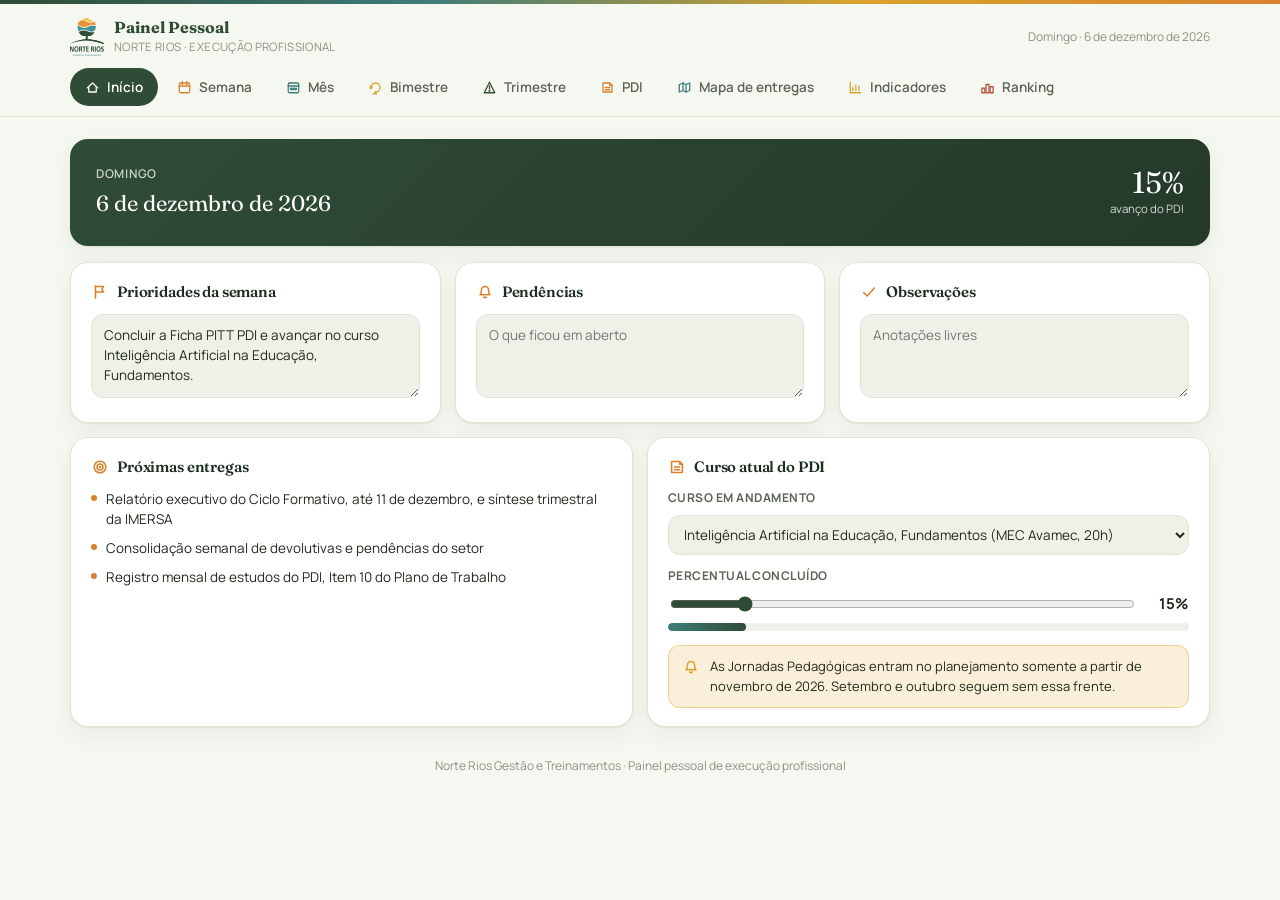
==== index.html @ 520109fd "nome correto do arquivo principal" ====
<!doctype html><html><head><meta charset=utf8><meta name=viewport content="width=device-width,initial-scale=1,viewport-fit=cover"><style>:root{color-scheme:light;box-sizing:border-box;padding-top:env(safe-area-inset-top,0px);padding-bottom:env(safe-area-inset-bottom,0px)}html{scroll-padding-top:env(safe-area-inset-top,0px)}body{margin:0;padding:0;font:14px -apple-system,BlinkMacSystemFont,sans-serif;background:#faf9f5;color:#141413}img{max-width:100%}[hidden]:not([hidden=until-found i]){display:none!important}</style></head><body>
<title>Painel Norte Rios</title>
<style>
:root{
  --bg:#F5F7F1; --surface:#FFFFFF; --surface-2:#EEF1E8; --border:#DFE4D6;
  --text:#212A1C; --text-soft:#5B6455; --text-faint:#8B9382;
  --verde:#2F4C36; --verde-suave:#E4ECE2; --verde-ink:#1C2E20;
  --laranja:#D9822E; --laranja-suave:#FAEBD9;
  --teal:#3E7C79; --teal-suave:#E2EEEC;
  --amarelo:#D9A22C; --amarelo-suave:#FAF0D9;
  --vermelho:#B4553E; --vermelho-suave:#F7E3DD;
  --shadow:0 1px 2px rgba(30,38,24,.06), 0 8px 24px rgba(30,38,24,.06);
  --radius:18px; --radius-sm:12px;
  --font-display:'Fraunces',Georgia,serif; --font-body:'Manrope',-apple-system,BlinkMacSystemFont,'Segoe UI',sans-serif;
  padding-top:env(safe-area-inset-top,0px); padding-bottom:env(safe-area-inset-bottom,0px);
}
@media (prefers-color-scheme: dark){
  :root:not([data-theme="light"]){
    --bg:#171D14; --surface:#20281B; --surface-2:#263020; --border:#37432E;
    --text:#EBEEE3; --text-soft:#AEB89F; --text-faint:#7C8570;
    --verde:#8FBC9B; --verde-suave:#26362A; --verde-ink:#DDEAE0;
    --laranja:#F0A85E; --laranja-suave:#3A2C1B;
    --teal:#7FC0BB; --teal-suave:#1E332F;
    --amarelo:#F0C465; --amarelo-suave:#3A3018;
    --vermelho:#E08268; --vermelho-suave:#3C241D;
    --shadow:0 1px 2px rgba(0,0,0,.3), 0 8px 24px rgba(0,0,0,.35);
  }
}
:root[data-theme="dark"]{
  --bg:#171D14; --surface:#20281B; --surface-2:#263020; --border:#37432E;
  --text:#EBEEE3; --text-soft:#AEB89F; --text-faint:#7C8570;
  --verde:#8FBC9B; --verde-suave:#26362A; --verde-ink:#DDEAE0;
  --laranja:#F0A85E; --laranja-suave:#3A2C1B;
  --teal:#7FC0BB; --teal-suave:#1E332F;
  --amarelo:#F0C465; --amarelo-suave:#3A3018;
  --vermelho:#E08268; --vermelho-suave:#3C241D;
  --shadow:0 1px 2px rgba(0,0,0,.3), 0 8px 24px rgba(0,0,0,.35);
}
*{box-sizing:border-box;}
[hidden]{display:none!important;}
img{max-width:100%;}
body{margin:0;background:var(--bg);color:var(--text);font-family:var(--font-body);font-size:15px;line-height:1.5;-webkit-font-smoothing:antialiased;}
h1,h2,h3,.display{font-family:var(--font-display);font-weight:600;letter-spacing:-.01em;}
::selection{background:var(--amarelo-suave);}
button{font-family:inherit;}
a{color:var(--teal);}
.wrap{max-width:1180px;margin:0 auto;padding:0 20px 64px;}
.icon{width:18px;height:18px;stroke:currentColor;fill:none;stroke-width:1.7;stroke-linecap:round;stroke-linejoin:round;flex-shrink:0;}

/* header */
.topbar{position:sticky;top:env(safe-area-inset-top,0px);z-index:40;background:color-mix(in srgb, var(--bg) 88%, transparent);backdrop-filter:blur(10px);border-bottom:1px solid var(--border);}
.topbar::before{content:"";display:block;height:4px;background:linear-gradient(90deg,var(--verde),var(--teal),var(--amarelo),var(--laranja));}
.topbar-inner{max-width:1180px;margin:0 auto;padding:14px 20px 0;display:flex;flex-direction:column;gap:12px;}
.brand{display:flex;align-items:center;gap:10px;}
.brand img{width:34px;height:38px;object-fit:contain;}
.brand-text b{display:block;font-family:var(--font-display);font-size:16px;color:var(--verde);line-height:1.1;}
.brand-text span{display:block;font-size:11.5px;color:var(--text-faint);letter-spacing:.03em;text-transform:uppercase;margin-top:2px;}
.brand-meta{margin-left:auto;text-align:right;font-size:12px;color:var(--text-faint);}
.tabs{display:flex;gap:4px;overflow-x:auto;scrollbar-width:none;padding-bottom:10px;}
.tabs::-webkit-scrollbar{display:none;}
.tab{display:flex;align-items:center;gap:7px;white-space:nowrap;padding:9px 14px;border-radius:999px;border:1px solid transparent;background:transparent;color:var(--text-soft);font-size:13.5px;font-weight:600;cursor:pointer;transition:background .15s,color .15s;}
.tab .icon{width:15px;height:15px;}
.tab:hover{background:var(--surface-2);}
.tab[aria-selected="true"]{background:var(--verde);color:#fff;}
.tab:nth-of-type(1) .icon{color:var(--verde);}
.tab:nth-of-type(2) .icon{color:var(--laranja);}
.tab:nth-of-type(3) .icon{color:var(--teal);}
.tab:nth-of-type(4) .icon{color:var(--amarelo);}
.tab:nth-of-type(5) .icon{color:var(--verde);}
.tab:nth-of-type(6) .icon{color:var(--laranja);}
.tab:nth-of-type(7) .icon{color:var(--teal);}
.tab:nth-of-type(8) .icon{color:var(--amarelo);}
.tab:nth-of-type(9) .icon{color:var(--vermelho);}
.tab[aria-selected="true"] .icon{color:#fff;}

.panel{padding-top:22px;}
.panel-head{margin-bottom:18px;}
.eyebrow{font-size:12px;font-weight:700;letter-spacing:.07em;text-transform:uppercase;color:var(--laranja);margin:0 0 4px;}
.panel-head h2{font-size:25px;margin:0 0 4px;color:var(--verde-ink);}
.panel-sub{margin:0;color:var(--text-soft);font-size:14px;max-width:60ch;}

/* cards / grid */
.grid{display:grid;gap:14px;}
.grid-2{grid-template-columns:repeat(2,1fr);}
.grid-3{grid-template-columns:repeat(3,1fr);}
@media (max-width:860px){.grid-2,.grid-3{grid-template-columns:1fr;}}
.card{background:var(--surface);border:1px solid var(--border);border-radius:var(--radius);padding:18px 20px;box-shadow:var(--shadow);}
.card h3{font-size:15px;margin:0 0 10px;color:var(--verde-ink);display:flex;align-items:center;gap:8px;}
.card h3 .icon{color:var(--laranja);}
.tag{display:inline-flex;align-items:center;gap:5px;font-size:11px;font-weight:700;letter-spacing:.02em;padding:3px 9px;border-radius:999px;}
.tag-planejamento{background:var(--teal-suave);color:var(--teal);}
.tag-producao{background:var(--laranja-suave);color:var(--laranja);}
.tag-monitoramento{background:var(--verde-suave);color:var(--verde);}
.tag-projetos{background:var(--amarelo-suave);color:var(--amarelo);}
.tag-formacoes{background:var(--laranja-suave);color:var(--laranja);}
.tag-articulacao{background:var(--teal-suave);color:var(--teal);}
.tag-documentacao{background:var(--verde-suave);color:var(--verde);}
.tag-relatorios{background:var(--laranja-suave);color:var(--laranja);}
.tag-dados{background:var(--verde-suave);color:var(--verde);}
.tag-sistemas{background:var(--amarelo-suave);color:var(--amarelo);}
.tag-pdi{background:var(--verde);color:#fff;}
.tag-rotina{background:var(--surface-2);color:var(--text-soft);}
.tag-janela{background:var(--surface-2);color:var(--text-faint);border:1px dashed var(--border);}

/* inicio */
.hero{background:linear-gradient(135deg,var(--verde) 0%, #24392A 100%);border-radius:var(--radius);padding:26px 26px;color:#fff;display:flex;flex-wrap:wrap;gap:18px;align-items:center;justify-content:space-between;box-shadow:var(--shadow);}
.hero .date{font-family:var(--font-display);font-size:22px;}
.hero .date small{display:block;font-family:var(--font-body);font-size:12px;font-weight:600;letter-spacing:.06em;text-transform:uppercase;opacity:.75;margin-bottom:4px;}
.hero-stat{text-align:right;}
.hero-stat .num{font-family:var(--font-display);font-size:30px;line-height:1;}
.hero-stat .lbl{font-size:11.5px;opacity:.8;margin-top:2px;}
.field-label{font-size:12px;font-weight:700;color:var(--text-soft);text-transform:uppercase;letter-spacing:.04em;margin:0 0 8px;display:flex;align-items:center;gap:6px;}
textarea.free{width:100%;min-height:84px;resize:vertical;border:1px solid var(--border);border-radius:var(--radius-sm);padding:10px 12px;background:var(--surface-2);color:var(--text);font-family:inherit;font-size:13.5px;line-height:1.5;}
textarea.free:focus{outline:2px solid var(--teal);outline-offset:1px;}
.mini-list{margin:0;padding:0;list-style:none;display:flex;flex-direction:column;gap:9px;}
.mini-list li{display:flex;gap:9px;font-size:13.5px;align-items:flex-start;}
.dot{width:6px;height:6px;border-radius:50%;background:var(--laranja);margin-top:6px;flex-shrink:0;}
.alert{display:flex;gap:10px;align-items:flex-start;background:var(--amarelo-suave);border:1px solid color-mix(in srgb, var(--amarelo) 40%, transparent);border-radius:var(--radius-sm);padding:11px 13px;font-size:13px;color:var(--text);}
.alert .icon{color:var(--amarelo);margin-top:1px;}

/* progress */
.progress-track{height:8px;border-radius:99px;background:var(--surface-2);overflow:hidden;}
.progress-fill{height:100%;background:linear-gradient(90deg,var(--teal),var(--verde));border-radius:99px;transition:width .3s;}
.pdi-select,.num-input{width:100%;border:1px solid var(--border);border-radius:var(--radius-sm);padding:9px 11px;background:var(--surface-2);color:var(--text);font-family:inherit;font-size:13.5px;}
.row-between{display:flex;align-items:center;justify-content:space-between;gap:10px;}

/* semana */
.week-grid{display:grid;grid-template-columns:repeat(5,1fr);gap:12px;}
@media (max-width:980px){.week-grid{grid-template-columns:1fr;}}
.day-card{background:var(--surface);border:1px solid var(--border);border-radius:var(--radius);overflow:hidden;box-shadow:var(--shadow);display:flex;flex-direction:column;}
.day-head{padding:13px 14px 11px;color:#fff;}
.day-head .d{font-family:var(--font-display);font-size:16px;}
.day-head .f{font-size:11.5px;opacity:.85;margin-top:2px;}
.day-body{padding:10px;display:flex;flex-direction:column;gap:8px;}
.block{border:1px solid var(--border);border-radius:var(--radius-sm);padding:9px 10px;display:flex;gap:9px;align-items:flex-start;background:var(--surface);transition:opacity .15s;}
.block.pdi-block{background:var(--verde-suave);border-color:color-mix(in srgb, var(--verde) 35%, transparent);}
.block.done{opacity:.5;}
.block.done .btxt{text-decoration:line-through;}
.block input[type=checkbox]{margin-top:2px;width:16px;height:16px;accent-color:var(--verde);flex-shrink:0;cursor:pointer;}
.block .lock{margin-top:2px;color:var(--verde);flex-shrink:0;}
.btime{font-size:11px;font-weight:700;color:var(--text-faint);letter-spacing:.02em;}
.btxt{font-size:12.8px;line-height:1.45;margin:2px 0 6px;}
.lunch{text-align:center;font-size:11.5px;color:var(--text-faint);padding:4px 0;font-style:italic;}
.week-toolbar{display:flex;justify-content:flex-end;margin-bottom:12px;}
.btn{display:inline-flex;align-items:center;gap:7px;border:1px solid var(--border);background:var(--surface);color:var(--text);border-radius:999px;padding:8px 14px;font-size:13px;font-weight:600;cursor:pointer;}
.btn:hover{background:var(--surface-2);}
.btn .icon{width:14px;height:14px;}

/* month */
.month-tabs{display:flex;gap:8px;margin-bottom:16px;}
.mtab{border:1px solid var(--border);background:var(--surface);border-radius:999px;padding:8px 16px;font-size:13px;font-weight:700;cursor:pointer;color:var(--text-soft);}
.mtab[aria-selected="true"]{background:var(--laranja);border-color:var(--laranja);color:#fff;}
.phase{border-left:3px solid var(--teal);padding:4px 0 4px 14px;margin-bottom:14px;}
.phase.p2{border-color:var(--laranja);}
.phase.p3{border-color:var(--verde);}
.phase h4{margin:0 0 6px;font-size:13.5px;text-transform:uppercase;letter-spacing:.03em;color:var(--verde-ink);}
.phase p{margin:0;font-size:13.8px;color:var(--text-soft);line-height:1.6;}

/* tables */
.table-wrap{overflow-x:auto;border:1px solid var(--border);border-radius:var(--radius);box-shadow:var(--shadow);}
table{width:100%;border-collapse:collapse;background:var(--surface);font-size:13.2px;}
thead th{background:var(--verde);color:#fff;text-align:left;padding:10px 13px;font-weight:700;font-size:12px;letter-spacing:.02em;white-space:nowrap;}
tbody td{padding:11px 13px;border-top:1px solid var(--border);vertical-align:top;line-height:1.5;}
tbody tr:nth-child(even){background:var(--surface-2);}
.wpeso{color:var(--laranja);font-weight:700;font-size:11.5px;}

/* status select */
.status-select{border:1px solid var(--border);border-radius:999px;padding:5px 10px;font-size:12px;font-weight:700;background:var(--surface-2);color:var(--text);}
.st-afazer{background:var(--surface-2);color:var(--text-soft);}
.st-andamento{background:var(--teal-suave);color:var(--teal);}
.st-concluido{background:var(--verde-suave);color:var(--verde);}
.st-aguardando{background:var(--amarelo-suave);color:var(--amarelo);}
.st-bloqueado{background:var(--vermelho-suave);color:var(--vermelho);}

/* eixo card */
.eixo-card{border-radius:var(--radius);border:1px solid var(--border);overflow:hidden;box-shadow:var(--shadow);background:var(--surface);}
.eixo-top{padding:14px 18px;display:flex;justify-content:space-between;align-items:center;gap:10px;flex-wrap:wrap;}
.eixo-top h3{margin:0;font-size:16px;}
.eixo-body{padding:6px 18px 16px;}
.curso-row{display:flex;gap:10px;padding:8px 0;border-top:1px solid var(--border);font-size:13px;align-items:baseline;}
.curso-row:first-child{border-top:none;}
.curso-mes{font-weight:700;color:var(--text-faint);font-size:11.5px;min-width:96px;flex-shrink:0;}
.curso-ch{color:var(--text-faint);font-size:12px;font-style:italic;margin-left:6px;}
.aplicacao{margin-top:12px;background:var(--surface-2);border-radius:var(--radius-sm);padding:11px 13px;font-size:12.8px;color:var(--text-soft);line-height:1.55;}
.aplicacao b{color:var(--text);}

/* encontros escola de gestores */
.chip{display:inline-flex;align-items:center;font-size:10.5px;font-weight:800;letter-spacing:.03em;text-transform:uppercase;padding:4px 10px;border-radius:999px;white-space:nowrap;}
.chip-obrigatorio{background:var(--vermelho);color:#fff;}
.chip-hoje{background:var(--vermelho);color:#fff;}
.chip-semana{background:var(--laranja);color:#fff;}
.chip-passado{background:var(--surface-2);color:var(--text-faint);}
.chip-mini{background:var(--teal);color:#fff;font-size:10px;padding:4px 8px;border-radius:8px;min-width:34px;text-align:center;}
.card-alerta{border:1px solid color-mix(in srgb, var(--vermelho) 35%, var(--border));background:linear-gradient(135deg, var(--vermelho-suave) 0%, var(--surface) 65%);}
.encontro-destaque{display:flex;align-items:center;gap:16px;flex-wrap:wrap;margin-top:12px;padding:12px 14px;background:var(--surface);border-radius:var(--radius-sm);border:1px solid var(--border);}
.ed-data{font-family:var(--font-display);font-size:19px;color:var(--verde-ink);min-width:150px;}
.ed-data span{display:block;font-family:var(--font-body);font-size:11px;font-weight:600;color:var(--text-faint);text-transform:capitalize;}
.ed-info{flex:1;min-width:160px;}
.ed-h{font-size:13px;font-weight:700;color:var(--text);}
.ed-p{font-size:12.5px;color:var(--text-soft);margin-top:2px;}
.confirm-check{display:flex;align-items:center;gap:7px;font-size:12px;font-weight:700;color:var(--text-soft);cursor:pointer;user-select:none;}
.confirm-check input{width:17px;height:17px;accent-color:var(--verde);cursor:pointer;}
.encontro-list{display:flex;flex-direction:column;gap:8px;}
.encontro-row{display:flex;align-items:center;gap:14px;flex-wrap:wrap;padding:10px 12px;border:1px solid var(--border);border-radius:var(--radius-sm);background:var(--surface-2);transition:opacity .15s;}
.encontro-row.is-today{border-color:var(--vermelho);background:var(--vermelho-suave);}
.encontro-row.done{opacity:.55;}
.encontro-row.done .er-h{text-decoration:line-through;}
.er-data{font-weight:800;font-size:13px;color:var(--verde-ink);min-width:112px;}
.er-data span{display:block;font-size:10.5px;font-weight:600;color:var(--text-faint);text-transform:capitalize;}
.er-info{flex:1;min-width:180px;}
.er-h{font-size:12.8px;font-weight:700;color:var(--text);}
.er-p{font-size:12px;color:var(--text-soft);margin-top:1px;}
.encontro-row.compact{padding:8px 10px;gap:10px;}
.encontro-row.compact .er-h{font-size:12px;}

/* indicadores */
.stat-grid{grid-template-columns:repeat(5,1fr);}
@media (max-width:760px){.stat-grid{grid-template-columns:repeat(2,1fr);}}
.stat-card{background:var(--surface);border:1px solid var(--border);border-radius:var(--radius-sm);padding:14px 10px;text-align:center;box-shadow:var(--shadow);border-top:4px solid var(--text-faint);}
.stat-num{font-family:var(--font-display);font-size:27px;line-height:1;color:var(--text);}
.stat-lbl{font-size:10.5px;color:var(--text-soft);margin-top:6px;font-weight:700;text-transform:uppercase;letter-spacing:.02em;}
.st-card-afazer{border-top-color:var(--text-faint);}
.st-card-andamento{border-top-color:var(--teal);}
.st-card-concluido{border-top-color:var(--verde);}
.st-card-aguardando{border-top-color:var(--amarelo);}
.st-card-bloqueado{border-top-color:var(--vermelho);}
.seg-bar{display:flex;height:14px;border-radius:999px;overflow:hidden;background:var(--surface-2);}
.seg{height:100%;}
.seg-afazer{background:var(--text-faint);}
.seg-andamento{background:var(--teal);}
.seg-concluido{background:var(--verde);}
.seg-aguardando{background:var(--amarelo);}
.seg-bloqueado{background:var(--vermelho);}
.seg-legend{display:flex;flex-wrap:wrap;gap:14px;margin-top:10px;font-size:12px;color:var(--text-soft);}
.leg-item{display:inline-flex;align-items:center;}
.leg-dot{display:inline-block;width:9px;height:9px;border-radius:50%;margin-right:5px;}
.leg-dot.dot-afazer{background:var(--text-faint);}
.leg-dot.dot-andamento{background:var(--teal);}
.leg-dot.dot-concluido{background:var(--verde);}
.leg-dot.dot-aguardando{background:var(--amarelo);}
.leg-dot.dot-bloqueado{background:var(--vermelho);}

/* ranking */
.rank-list{display:flex;flex-direction:column;gap:7px;}
.rank-row{display:flex;align-items:center;gap:10px;padding:8px 10px;border-radius:var(--radius-sm);background:var(--surface-2);}
.rank-pos{width:22px;height:22px;border-radius:50%;background:var(--verde);color:#fff;font-size:11px;font-weight:800;display:flex;align-items:center;justify-content:center;flex-shrink:0;}
.rank-info{flex:1;min-width:0;}
.rank-nome{font-size:12.8px;font-weight:700;color:var(--text);}
.rank-peso{font-size:11px;color:var(--text-faint);margin-top:1px;}
.badge-status{font-size:10.5px;font-weight:800;padding:4px 9px;border-radius:999px;white-space:nowrap;flex-shrink:0;}
.badge-status.st-afazer{background:var(--surface);color:var(--text-soft);border:1px solid var(--border);}
.badge-status.st-andamento{background:var(--teal-suave);color:var(--teal);}
.badge-status.st-concluido{background:var(--verde-suave);color:var(--verde);}
.badge-status.st-aguardando{background:var(--amarelo-suave);color:var(--amarelo);}
.badge-status.st-bloqueado{background:var(--vermelho-suave);color:var(--vermelho);}

/* editable content */
.editable{outline:none;border-radius:5px;padding:1px 3px;margin:-1px -3px;cursor:text;transition:background .15s, box-shadow .15s;}
.editable:hover{background:color-mix(in srgb, var(--amarelo) 14%, transparent);}
.editable:focus{background:var(--amarelo-suave);box-shadow:0 0 0 2px color-mix(in srgb, var(--amarelo) 55%, transparent);}

footer.foot{text-align:center;padding:30px 0 6px;color:var(--text-faint);font-size:12px;}
.small-note{font-size:12px;color:var(--text-faint);margin-top:6px;}
.save-indicator{position:fixed;right:16px;bottom:calc(16px + env(safe-area-inset-bottom,0px));background:var(--verde);color:#fff;font-size:12px;font-weight:600;padding:8px 14px;border-radius:999px;box-shadow:var(--shadow);opacity:0;transform:translateY(8px);transition:opacity .25s, transform .25s;pointer-events:none;z-index:60;}
.save-indicator.show{opacity:1;transform:translateY(0);}
@media (max-width:600px){.wrap{padding:0 14px 48px;}.hero{padding:20px 18px;}}
</style>
<link rel="stylesheet" href="https://fonts.googleapis.com/css2?family=Fraunces:opsz,wght@9..144,500;9..144,600;9..144,700&family=Manrope:wght@400;500;600;700;800&display=swap">

<script id="state-data" type="application/json">{"checks":{"eg2":true,"eg1":true},"pdiCursoAtual":"A|Inteligência Artificial na Educação, Fundamentos (MEC Avamec, 20h)","pdiPercent":15,"prioridades":"Concluir a Ficha PITT PDI e avançar no curso Inteligência Artificial na Educação, Fundamentos.","pendencias":"","observacoes":"","entregaStatus":{"m1":"andamento","m2":"andamento","m3":"afazer","m4":"andamento","m5":"andamento","m6":"andamento","m7":"afazer","m8":"afazer","m9":"aguardando","m10":"andamento","m11":"afazer","m12":"andamento"},"mesAtivo":"out"}</script>

<header class="topbar">
  <div class="topbar-inner">
    <div class="brand">
      <img id="logoImg" alt="Norte Rios" />
      <div class="brand-text"><b>Painel Pessoal</b><span>Norte Rios · Execução Profissional</span></div>
      <div class="brand-meta" id="brandMeta"></div>
    </div>
    <nav class="tabs" id="tabs" role="tablist"></nav>
  </div>
</header>

<main class="wrap">
  <section class="panel" id="panel-inicio" role="tabpanel"></section>
  <section class="panel" id="panel-semana" role="tabpanel" hidden></section>
  <section class="panel" id="panel-mes" role="tabpanel" hidden></section>
  <section class="panel" id="panel-bimestre" role="tabpanel" hidden></section>
  <section class="panel" id="panel-trimestre" role="tabpanel" hidden></section>
  <section class="panel" id="panel-pdi" role="tabpanel" hidden></section>
  <section class="panel" id="panel-mapa" role="tabpanel" hidden></section>
  <section class="panel" id="panel-indicadores" role="tabpanel" hidden></section>
  <section class="panel" id="panel-ranking" role="tabpanel" hidden></section>
  <footer class="foot">Norte Rios Gestão e Treinamentos · Painel pessoal de execução profissional</footer>
</main>

<div class="save-indicator" id="saveIndicator">Alterações salvas</div>

<script>
window.__NR_SHELL_TEMPLATE__ = "<title>Painel Norte Rios</title>\n<style>\n:root{\n  --bg:#F5F7F1; --surface:#FFFFFF; --surface-2:#EEF1E8; --border:#DFE4D6;\n  --text:#212A1C; --text-soft:#5B6455; --text-faint:#8B9382;\n  --verde:#2F4C36; --verde-suave:#E4ECE2; --verde-ink:#1C2E20;\n  --laranja:#D9822E; --laranja-suave:#FAEBD9;\n  --teal:#3E7C79; --teal-suave:#E2EEEC;\n  --amarelo:#D9A22C; --amarelo-suave:#FAF0D9;\n  --vermelho:#B4553E; --vermelho-suave:#F7E3DD;\n  --shadow:0 1px 2px rgba(30,38,24,.06), 0 8px 24px rgba(30,38,24,.06);\n  --radius:18px; --radius-sm:12px;\n  --font-display:'Fraunces',Georgia,serif; --font-body:'Manrope',-apple-system,BlinkMacSystemFont,'Segoe UI',sans-serif;\n  padding-top:env(safe-area-inset-top,0px); padding-bottom:env(safe-area-inset-bottom,0px);\n}\n@media (prefers-color-scheme: dark){\n  :root:not([data-theme=\"light\"]){\n    --bg:#171D14; --surface:#20281B; --surface-2:#263020; --border:#37432E;\n    --text:#EBEEE3; --text-soft:#AEB89F; --text-faint:#7C8570;\n    --verde:#8FBC9B; --verde-suave:#26362A; --verde-ink:#DDEAE0;\n    --laranja:#F0A85E; --laranja-suave:#3A2C1B;\n    --teal:#7FC0BB; --teal-suave:#1E332F;\n    --amarelo:#F0C465; --amarelo-suave:#3A3018;\n    --vermelho:#E08268; --vermelho-suave:#3C241D;\n    --shadow:0 1px 2px rgba(0,0,0,.3), 0 8px 24px rgba(0,0,0,.35);\n  }\n}\n:root[data-theme=\"dark\"]{\n  --bg:#171D14; --surface:#20281B; --surface-2:#263020; --border:#37432E;\n  --text:#EBEEE3; --text-soft:#AEB89F; --text-faint:#7C8570;\n  --verde:#8FBC9B; --verde-suave:#26362A; --verde-ink:#DDEAE0;\n  --laranja:#F0A85E; --laranja-suave:#3A2C1B;\n  --teal:#7FC0BB; --teal-suave:#1E332F;\n  --amarelo:#F0C465; --amarelo-suave:#3A3018;\n  --vermelho:#E08268; --vermelho-suave:#3C241D;\n  --shadow:0 1px 2px rgba(0,0,0,.3), 0 8px 24px rgba(0,0,0,.35);\n}\n*{box-sizing:border-box;}\n[hidden]{display:none!important;}\nimg{max-width:100%;}\nbody{margin:0;background:var(--bg);color:var(--text);font-family:var(--font-body);font-size:15px;line-height:1.5;-webkit-font-smoothing:antialiased;}\nh1,h2,h3,.display{font-family:var(--font-display);font-weight:600;letter-spacing:-.01em;}\n::selection{background:var(--amarelo-suave);}\nbutton{font-family:inherit;}\na{color:var(--teal);}\n.wrap{max-width:1180px;margin:0 auto;padding:0 20px 64px;}\n.icon{width:18px;height:18px;stroke:currentColor;fill:none;stroke-width:1.7;stroke-linecap:round;stroke-linejoin:round;flex-shrink:0;}\n\n/* header */\n.topbar{position:sticky;top:env(safe-area-inset-top,0px);z-index:40;background:color-mix(in srgb, var(--bg) 88%, transparent);backdrop-filter:blur(10px);border-bottom:1px solid var(--border);}\n.topbar::before{content:\"\";display:block;height:4px;background:linear-gradient(90deg,var(--verde),var(--teal),var(--amarelo),var(--laranja));}\n.topbar-inner{max-width:1180px;margin:0 auto;padding:14px 20px 0;display:flex;flex-direction:column;gap:12px;}\n.brand{display:flex;align-items:center;gap:10px;}\n.brand img{width:34px;height:38px;object-fit:contain;}\n.brand-text b{display:block;font-family:var(--font-display);font-size:16px;color:var(--verde);line-height:1.1;}\n.brand-text span{display:block;font-size:11.5px;color:var(--text-faint);letter-spacing:.03em;text-transform:uppercase;margin-top:2px;}\n.brand-meta{margin-left:auto;text-align:right;font-size:12px;color:var(--text-faint);}\n.tabs{display:flex;gap:4px;overflow-x:auto;scrollbar-width:none;padding-bottom:10px;}\n.tabs::-webkit-scrollbar{display:none;}\n.tab{display:flex;align-items:center;gap:7px;white-space:nowrap;padding:9px 14px;border-radius:999px;border:1px solid transparent;background:transparent;color:var(--text-soft);font-size:13.5px;font-weight:600;cursor:pointer;transition:background .15s,color .15s;}\n.tab .icon{width:15px;height:15px;}\n.tab:hover{background:var(--surface-2);}\n.tab[aria-selected=\"true\"]{background:var(--verde);color:#fff;}\n.tab:nth-of-type(1) .icon{color:var(--verde);}\n.tab:nth-of-type(2) .icon{color:var(--laranja);}\n.tab:nth-of-type(3) .icon{color:var(--teal);}\n.tab:nth-of-type(4) .icon{color:var(--amarelo);}\n.tab:nth-of-type(5) .icon{color:var(--verde);}\n.tab:nth-of-type(6) .icon{color:var(--laranja);}\n.tab:nth-of-type(7) .icon{color:var(--teal);}\n.tab:nth-of-type(8) .icon{color:var(--amarelo);}\n.tab:nth-of-type(9) .icon{color:var(--vermelho);}\n.tab[aria-selected=\"true\"] .icon{color:#fff;}\n\n.panel{padding-top:22px;}\n.panel-head{margin-bottom:18px;}\n.eyebrow{font-size:12px;font-weight:700;letter-spacing:.07em;text-transform:uppercase;color:var(--laranja);margin:0 0 4px;}\n.panel-head h2{font-size:25px;margin:0 0 4px;color:var(--verde-ink);}\n.panel-sub{margin:0;color:var(--text-soft);font-size:14px;max-width:60ch;}\n\n/* cards / grid */\n.grid{display:grid;gap:14px;}\n.grid-2{grid-template-columns:repeat(2,1fr);}\n.grid-3{grid-template-columns:repeat(3,1fr);}\n@media (max-width:860px){.grid-2,.grid-3{grid-template-columns:1fr;}}\n.card{background:var(--surface);border:1px solid var(--border);border-radius:var(--radius);padding:18px 20px;box-shadow:var(--shadow);}\n.card h3{font-size:15px;margin:0 0 10px;color:var(--verde-ink);display:flex;align-items:center;gap:8px;}\n.card h3 .icon{color:var(--laranja);}\n.tag{display:inline-flex;align-items:center;gap:5px;font-size:11px;font-weight:700;letter-spacing:.02em;padding:3px 9px;border-radius:999px;}\n.tag-planejamento{background:var(--teal-suave);color:var(--teal);}\n.tag-producao{background:var(--laranja-suave);color:var(--laranja);}\n.tag-monitoramento{background:var(--verde-suave);color:var(--verde);}\n.tag-projetos{background:var(--amarelo-suave);color:var(--amarelo);}\n.tag-formacoes{background:var(--laranja-suave);color:var(--laranja);}\n.tag-articulacao{background:var(--teal-suave);color:var(--teal);}\n.tag-documentacao{background:var(--verde-suave);color:var(--verde);}\n.tag-relatorios{background:var(--laranja-suave);color:var(--laranja);}\n.tag-dados{background:var(--verde-suave);color:var(--verde);}\n.tag-sistemas{background:var(--amarelo-suave);color:var(--amarelo);}\n.tag-pdi{background:var(--verde);color:#fff;}\n.tag-rotina{background:var(--surface-2);color:var(--text-soft);}\n.tag-janela{background:var(--surface-2);color:var(--text-faint);border:1px dashed var(--border);}\n\n/* inicio */\n.hero{background:linear-gradient(135deg,var(--verde) 0%, #24392A 100%);border-radius:var(--radius);padding:26px 26px;color:#fff;display:flex;flex-wrap:wrap;gap:18px;align-items:center;justify-content:space-between;box-shadow:var(--shadow);}\n.hero .date{font-family:var(--font-display);font-size:22px;}\n.hero .date small{display:block;font-family:var(--font-body);font-size:12px;font-weight:600;letter-spacing:.06em;text-transform:uppercase;opacity:.75;margin-bottom:4px;}\n.hero-stat{text-align:right;}\n.hero-stat .num{font-family:var(--font-display);font-size:30px;line-height:1;}\n.hero-stat .lbl{font-size:11.5px;opacity:.8;margin-top:2px;}\n.field-label{font-size:12px;font-weight:700;color:var(--text-soft);text-transform:uppercase;letter-spacing:.04em;margin:0 0 8px;display:flex;align-items:center;gap:6px;}\ntextarea.free{width:100%;min-height:84px;resize:vertical;border:1px solid var(--border);border-radius:var(--radius-sm);padding:10px 12px;background:var(--surface-2);color:var(--text);font-family:inherit;font-size:13.5px;line-height:1.5;}\ntextarea.free:focus{outline:2px solid var(--teal);outline-offset:1px;}\n.mini-list{margin:0;padding:0;list-style:none;display:flex;flex-direction:column;gap:9px;}\n.mini-list li{display:flex;gap:9px;font-size:13.5px;align-items:flex-start;}\n.dot{width:6px;height:6px;border-radius:50%;background:var(--laranja);margin-top:6px;flex-shrink:0;}\n.alert{display:flex;gap:10px;align-items:flex-start;background:var(--amarelo-suave);border:1px solid color-mix(in srgb, var(--amarelo) 40%, transparent);border-radius:var(--radius-sm);padding:11px 13px;font-size:13px;color:var(--text);}\n.alert .icon{color:var(--amarelo);margin-top:1px;}\n\n/* progress */\n.progress-track{height:8px;border-radius:99px;background:var(--surface-2);overflow:hidden;}\n.progress-fill{height:100%;background:linear-gradient(90deg,var(--teal),var(--verde));border-radius:99px;transition:width .3s;}\n.pdi-select,.num-input{width:100%;border:1px solid var(--border);border-radius:var(--radius-sm);padding:9px 11px;background:var(--surface-2);color:var(--text);font-family:inherit;font-size:13.5px;}\n.row-between{display:flex;align-items:center;justify-content:space-between;gap:10px;}\n\n/* semana */\n.week-grid{display:grid;grid-template-columns:repeat(5,1fr);gap:12px;}\n@media (max-width:980px){.week-grid{grid-template-columns:1fr;}}\n.day-card{background:var(--surface);border:1px solid var(--border);border-radius:var(--radius);overflow:hidden;box-shadow:var(--shadow);display:flex;flex-direction:column;}\n.day-head{padding:13px 14px 11px;color:#fff;}\n.day-head .d{font-family:var(--font-display);font-size:16px;}\n.day-head .f{font-size:11.5px;opacity:.85;margin-top:2px;}\n.day-body{padding:10px;display:flex;flex-direction:column;gap:8px;}\n.block{border:1px solid var(--border);border-radius:var(--radius-sm);padding:9px 10px;display:flex;gap:9px;align-items:flex-start;background:var(--surface);transition:opacity .15s;}\n.block.pdi-block{background:var(--verde-suave);border-color:color-mix(in srgb, var(--verde) 35%, transparent);}\n.block.done{opacity:.5;}\n.block.done .btxt{text-decoration:line-through;}\n.block input[type=checkbox]{margin-top:2px;width:16px;height:16px;accent-color:var(--verde);flex-shrink:0;cursor:pointer;}\n.block .lock{margin-top:2px;color:var(--verde);flex-shrink:0;}\n.btime{font-size:11px;font-weight:700;color:var(--text-faint);letter-spacing:.02em;}\n.btxt{font-size:12.8px;line-height:1.45;margin:2px 0 6px;}\n.lunch{text-align:center;font-size:11.5px;color:var(--text-faint);padding:4px 0;font-style:italic;}\n.week-toolbar{display:flex;justify-content:flex-end;margin-bottom:12px;}\n.btn{display:inline-flex;align-items:center;gap:7px;border:1px solid var(--border);background:var(--surface);color:var(--text);border-radius:999px;padding:8px 14px;font-size:13px;font-weight:600;cursor:pointer;}\n.btn:hover{background:var(--surface-2);}\n.btn .icon{width:14px;height:14px;}\n\n/* month */\n.month-tabs{display:flex;gap:8px;margin-bottom:16px;}\n.mtab{border:1px solid var(--border);background:var(--surface);border-radius:999px;padding:8px 16px;font-size:13px;font-weight:700;cursor:pointer;color:var(--text-soft);}\n.mtab[aria-selected=\"true\"]{background:var(--laranja);border-color:var(--laranja);color:#fff;}\n.phase{border-left:3px solid var(--teal);padding:4px 0 4px 14px;margin-bottom:14px;}\n.phase.p2{border-color:var(--laranja);}\n.phase.p3{border-color:var(--verde);}\n.phase h4{margin:0 0 6px;font-size:13.5px;text-transform:uppercase;letter-spacing:.03em;color:var(--verde-ink);}\n.phase p{margin:0;font-size:13.8px;color:var(--text-soft);line-height:1.6;}\n\n/* tables */\n.table-wrap{overflow-x:auto;border:1px solid var(--border);border-radius:var(--radius);box-shadow:var(--shadow);}\ntable{width:100%;border-collapse:collapse;background:var(--surface);font-size:13.2px;}\nthead th{background:var(--verde);color:#fff;text-align:left;padding:10px 13px;font-weight:700;font-size:12px;letter-spacing:.02em;white-space:nowrap;}\ntbody td{padding:11px 13px;border-top:1px solid var(--border);vertical-align:top;line-height:1.5;}\ntbody tr:nth-child(even){background:var(--surface-2);}\n.wpeso{color:var(--laranja);font-weight:700;font-size:11.5px;}\n\n/* status select */\n.status-select{border:1px solid var(--border);border-radius:999px;padding:5px 10px;font-size:12px;font-weight:700;background:var(--surface-2);color:var(--text);}\n.st-afazer{background:var(--surface-2);color:var(--text-soft);}\n.st-andamento{background:var(--teal-suave);color:var(--teal);}\n.st-concluido{background:var(--verde-suave);color:var(--verde);}\n.st-aguardando{background:var(--amarelo-suave);color:var(--amarelo);}\n.st-bloqueado{background:var(--vermelho-suave);color:var(--vermelho);}\n\n/* eixo card */\n.eixo-card{border-radius:var(--radius);border:1px solid var(--border);overflow:hidden;box-shadow:var(--shadow);background:var(--surface);}\n.eixo-top{padding:14px 18px;display:flex;justify-content:space-between;align-items:center;gap:10px;flex-wrap:wrap;}\n.eixo-top h3{margin:0;font-size:16px;}\n.eixo-body{padding:6px 18px 16px;}\n.curso-row{display:flex;gap:10px;padding:8px 0;border-top:1px solid var(--border);font-size:13px;align-items:baseline;}\n.curso-row:first-child{border-top:none;}\n.curso-mes{font-weight:700;color:var(--text-faint);font-size:11.5px;min-width:96px;flex-shrink:0;}\n.curso-ch{color:var(--text-faint);font-size:12px;font-style:italic;margin-left:6px;}\n.aplicacao{margin-top:12px;background:var(--surface-2);border-radius:var(--radius-sm);padding:11px 13px;font-size:12.8px;color:var(--text-soft);line-height:1.55;}\n.aplicacao b{color:var(--text);}\n\n/* encontros escola de gestores */\n.chip{display:inline-flex;align-items:center;font-size:10.5px;font-weight:800;letter-spacing:.03em;text-transform:uppercase;padding:4px 10px;border-radius:999px;white-space:nowrap;}\n.chip-obrigatorio{background:var(--vermelho);color:#fff;}\n.chip-hoje{background:var(--vermelho);color:#fff;}\n.chip-semana{background:var(--laranja);color:#fff;}\n.chip-passado{background:var(--surface-2);color:var(--text-faint);}\n.chip-mini{background:var(--teal);color:#fff;font-size:10px;padding:4px 8px;border-radius:8px;min-width:34px;text-align:center;}\n.card-alerta{border:1px solid color-mix(in srgb, var(--vermelho) 35%, var(--border));background:linear-gradient(135deg, var(--vermelho-suave) 0%, var(--surface) 65%);}\n.encontro-destaque{display:flex;align-items:center;gap:16px;flex-wrap:wrap;margin-top:12px;padding:12px 14px;background:var(--surface);border-radius:var(--radius-sm);border:1px solid var(--border);}\n.ed-data{font-family:var(--font-display);font-size:19px;color:var(--verde-ink);min-width:150px;}\n.ed-data span{display:block;font-family:var(--font-body);font-size:11px;font-weight:600;color:var(--text-faint);text-transform:capitalize;}\n.ed-info{flex:1;min-width:160px;}\n.ed-h{font-size:13px;font-weight:700;color:var(--text);}\n.ed-p{font-size:12.5px;color:var(--text-soft);margin-top:2px;}\n.confirm-check{display:flex;align-items:center;gap:7px;font-size:12px;font-weight:700;color:var(--text-soft);cursor:pointer;user-select:none;}\n.confirm-check input{width:17px;height:17px;accent-color:var(--verde);cursor:pointer;}\n.encontro-list{display:flex;flex-direction:column;gap:8px;}\n.encontro-row{display:flex;align-items:center;gap:14px;flex-wrap:wrap;padding:10px 12px;border:1px solid var(--border);border-radius:var(--radius-sm);background:var(--surface-2);transition:opacity .15s;}\n.encontro-row.is-today{border-color:var(--vermelho);background:var(--vermelho-suave);}\n.encontro-row.done{opacity:.55;}\n.encontro-row.done .er-h{text-decoration:line-through;}\n.er-data{font-weight:800;font-size:13px;color:var(--verde-ink);min-width:112px;}\n.er-data span{display:block;font-size:10.5px;font-weight:600;color:var(--text-faint);text-transform:capitalize;}\n.er-info{flex:1;min-width:180px;}\n.er-h{font-size:12.8px;font-weight:700;color:var(--text);}\n.er-p{font-size:12px;color:var(--text-soft);margin-top:1px;}\n.encontro-row.compact{padding:8px 10px;gap:10px;}\n.encontro-row.compact .er-h{font-size:12px;}\n\n/* indicadores */\n.stat-grid{grid-template-columns:repeat(5,1fr);}\n@media (max-width:760px){.stat-grid{grid-template-columns:repeat(2,1fr);}}\n.stat-card{background:var(--surface);border:1px solid var(--border);border-radius:var(--radius-sm);padding:14px 10px;text-align:center;box-shadow:var(--shadow);border-top:4px solid var(--text-faint);}\n.stat-num{font-family:var(--font-display);font-size:27px;line-height:1;color:var(--text);}\n.stat-lbl{font-size:10.5px;color:var(--text-soft);margin-top:6px;font-weight:700;text-transform:uppercase;letter-spacing:.02em;}\n.st-card-afazer{border-top-color:var(--text-faint);}\n.st-card-andamento{border-top-color:var(--teal);}\n.st-card-concluido{border-top-color:var(--verde);}\n.st-card-aguardando{border-top-color:var(--amarelo);}\n.st-card-bloqueado{border-top-color:var(--vermelho);}\n.seg-bar{display:flex;height:14px;border-radius:999px;overflow:hidden;background:var(--surface-2);}\n.seg{height:100%;}\n.seg-afazer{background:var(--text-faint);}\n.seg-andamento{background:var(--teal);}\n.seg-concluido{background:var(--verde);}\n.seg-aguardando{background:var(--amarelo);}\n.seg-bloqueado{background:var(--vermelho);}\n.seg-legend{display:flex;flex-wrap:wrap;gap:14px;margin-top:10px;font-size:12px;color:var(--text-soft);}\n.leg-item{display:inline-flex;align-items:center;}\n.leg-dot{display:inline-block;width:9px;height:9px;border-radius:50%;margin-right:5px;}\n.leg-dot.dot-afazer{background:var(--text-faint);}\n.leg-dot.dot-andamento{background:var(--teal);}\n.leg-dot.dot-concluido{background:var(--verde);}\n.leg-dot.dot-aguardando{background:var(--amarelo);}\n.leg-dot.dot-bloqueado{background:var(--vermelho);}\n\n/* ranking */\n.rank-list{display:flex;flex-direction:column;gap:7px;}\n.rank-row{display:flex;align-items:center;gap:10px;padding:8px 10px;border-radius:var(--radius-sm);background:var(--surface-2);}\n.rank-pos{width:22px;height:22px;border-radius:50%;background:var(--verde);color:#fff;font-size:11px;font-weight:800;display:flex;align-items:center;justify-content:center;flex-shrink:0;}\n.rank-info{flex:1;min-width:0;}\n.rank-nome{font-size:12.8px;font-weight:700;color:var(--text);}\n.rank-peso{font-size:11px;color:var(--text-faint);margin-top:1px;}\n.badge-status{font-size:10.5px;font-weight:800;padding:4px 9px;border-radius:999px;white-space:nowrap;flex-shrink:0;}\n.badge-status.st-afazer{background:var(--surface);color:var(--text-soft);border:1px solid var(--border);}\n.badge-status.st-andamento{background:var(--teal-suave);color:var(--teal);}\n.badge-status.st-concluido{background:var(--verde-suave);color:var(--verde);}\n.badge-status.st-aguardando{background:var(--amarelo-suave);color:var(--amarelo);}\n.badge-status.st-bloqueado{background:var(--vermelho-suave);color:var(--vermelho);}\n\n/* editable content */\n.editable{outline:none;border-radius:5px;padding:1px 3px;margin:-1px -3px;cursor:text;transition:background .15s, box-shadow .15s;}\n.editable:hover{background:color-mix(in srgb, var(--amarelo) 14%, transparent);}\n.editable:focus{background:var(--amarelo-suave);box-shadow:0 0 0 2px color-mix(in srgb, var(--amarelo) 55%, transparent);}\n\nfooter.foot{text-align:center;padding:30px 0 6px;color:var(--text-faint);font-size:12px;}\n.small-note{font-size:12px;color:var(--text-faint);margin-top:6px;}\n.save-indicator{position:fixed;right:16px;bottom:calc(16px + env(safe-area-inset-bottom,0px));background:var(--verde);color:#fff;font-size:12px;font-weight:600;padding:8px 14px;border-radius:999px;box-shadow:var(--shadow);opacity:0;transform:translateY(8px);transition:opacity .25s, transform .25s;pointer-events:none;z-index:60;}\n.save-indicator.show{opacity:1;transform:translateY(0);}\n@media (max-width:600px){.wrap{padding:0 14px 48px;}.hero{padding:20px 18px;}}\n</style>\n<link rel=\"stylesheet\" href=\"https://fonts.googleapis.com/css2?family=Fraunces:opsz,wght@9..144,500;9..144,600;9..144,700&family=Manrope:wght@400;500;600;700;800&display=swap\">\n\n<script id=\"state-data\" type=\"application/json\">STATE_JSON_TOKEN_7f3a<\/script>\n\n<header class=\"topbar\">\n  <div class=\"topbar-inner\">\n    <div class=\"brand\">\n      <img id=\"logoImg\" alt=\"Norte Rios\" />\n      <div class=\"brand-text\"><b>Painel Pessoal</b><span>Norte Rios · Execução Profissional</span></div>\n      <div class=\"brand-meta\" id=\"brandMeta\"></div>\n    </div>\n    <nav class=\"tabs\" id=\"tabs\" role=\"tablist\"></nav>\n  </div>\n</header>\n\n<main class=\"wrap\">\n  <section class=\"panel\" id=\"panel-inicio\" role=\"tabpanel\"></section>\n  <section class=\"panel\" id=\"panel-semana\" role=\"tabpanel\" hidden></section>\n  <section class=\"panel\" id=\"panel-mes\" role=\"tabpanel\" hidden></section>\n  <section class=\"panel\" id=\"panel-bimestre\" role=\"tabpanel\" hidden></section>\n  <section class=\"panel\" id=\"panel-trimestre\" role=\"tabpanel\" hidden></section>\n  <section class=\"panel\" id=\"panel-pdi\" role=\"tabpanel\" hidden></section>\n  <section class=\"panel\" id=\"panel-mapa\" role=\"tabpanel\" hidden></section>\n  <section class=\"panel\" id=\"panel-indicadores\" role=\"tabpanel\" hidden></section>\n  <section class=\"panel\" id=\"panel-ranking\" role=\"tabpanel\" hidden></section>\n  <footer class=\"foot\">Norte Rios Gestão e Treinamentos · Painel pessoal de execução profissional</footer>\n</main>\n\n<div class=\"save-indicator\" id=\"saveIndicator\">Alterações salvas</div>\n\n<script>\nwindow.__NR_SHELL_TEMPLATE__ = SHELL_TEMPLATE_TOKEN_9c1b;\n<\/script>\n\n<script>\n/* ============ ICONS ============ */\nconst ICONS = {\n  home:'<path d=\"M3 10.5 10 4l7 6.5\"/><path d=\"M5 9v7h10V9\"/>',\n  week:'<rect x=\"3\" y=\"4\" width=\"14\" height=\"13\" rx=\"2\"/><path d=\"M3 8h14M7 2v4M13 2v4\"/>',\n  month:'<rect x=\"3\" y=\"4\" width=\"14\" height=\"13\" rx=\"2\"/><path d=\"M3 8h14\"/><circle cx=\"7\" cy=\"12\" r=\"1\"/><circle cx=\"10\" cy=\"12\" r=\"1\"/><circle cx=\"13\" cy=\"12\" r=\"1\"/>',\n  bim:'<path d=\"M4 10a6 6 0 1 1 6 6\"/><path d=\"M10 16l-3 3M10 16l1 4\"/><circle cx=\"4\" cy=\"10\" r=\"1.4\"/>',\n  tri:'<path d=\"M10 3l7 14H3z\"/><path d=\"M10 8v4\"/><circle cx=\"10\" cy=\"14.3\" r=\".6\" fill=\"currentColor\"/>',\n  pdi:'<path d=\"M4 4h9l3 3v9H4z\"/><path d=\"M13 4v3h3\"/><path d=\"M7 10h6M7 13h6\"/>',\n  map:'<path d=\"M3 6l5-2 4 2 5-2v10l-5 2-4-2-5 2z\"/><path d=\"M8 4v10M12 6v10\"/>',\n  check:'<path d=\"M4 10.5l4 4 8-9\"/>',\n  lock:'<rect x=\"5\" y=\"9\" width=\"10\" height=\"7\" rx=\"1.5\"/><path d=\"M7 9V6a3 3 0 0 1 6 0v3\"/>',\n  reset:'<path d=\"M4 4v5h5\"/><path d=\"M4.5 12a6 6 0 1 0 1.6-6.1L4 8.5\"/>',\n  bell:'<path d=\"M6 8a4 4 0 0 1 8 0c0 4 1.5 5 1.5 5h-11S6 12 6 8Z\"/><path d=\"M8.5 15.5a1.7 1.7 0 0 0 3 0\"/>',\n  flag:'<path d=\"M5 3v14\"/><path d=\"M5 4h9l-2 3 2 3H5\"/>',\n  target:'<circle cx=\"10\" cy=\"10\" r=\"6.5\"/><circle cx=\"10\" cy=\"10\" r=\"3.3\"/><circle cx=\"10\" cy=\"10\" r=\".6\" fill=\"currentColor\"/>',\n  chart:'<path d=\"M3 3v14h14\"/><path d=\"M6.5 14v-4M10.5 14V7M14.5 14v-6\"/>',\n  ranking:'<rect x=\"2.5\" y=\"11\" width=\"4\" height=\"6\"/><rect x=\"8\" y=\"6\" width=\"4\" height=\"11\"/><rect x=\"13.5\" y=\"9\" width=\"4\" height=\"8\"/>',\n};\nfunction icon(name){ return '<svg class=\"icon\" viewBox=\"0 0 20 20\">'+ICONS[name]+'</svg>'; }\n\n/* ============ STATIC DATA (Plano de Trabalho / PDI, nao editavel) ============ */\nconst NATURE_CLASS = {\n  \"Planejamento\":\"planejamento\",\"Produção técnica\":\"producao\",\"Monitoramento\":\"monitoramento\",\n  \"Projetos\":\"projetos\",\"Formações e treinamentos\":\"formacoes\",\"Articulação\":\"articulacao\",\n  \"Documentação\":\"documentacao\",\"Relatórios\":\"relatorios\",\"Dados e indicadores\":\"dados\",\n  \"Sistemas e ferramentas\":\"sistemas\",\"PDI\":\"pdi\",\"Rotina\":\"rotina\",\"Janela\":\"janela\"\n};\n\nconst WEEK = [\n  { key:\"seg\", nome:\"Segunda\", foco:\"Planejamento e prioridades\", cor:\"var(--verde)\", blocos:[\n    {id:\"seg1\", h:\"9h às 9h30\", t:\"Abertura da semana. Revisar demandas, consultar prazos, definir prioridades, verificar agenda e organizar a semana.\", n:\"Rotina\", lock:false},\n    {id:\"seg2\", h:\"9h30 às 11h30\", t:\"Consolidação do cronograma da Plataforma IMERSA e do calendário formativo do mês.\", n:\"Planejamento\", lock:false},\n    {id:\"seg3\", h:\"11h30 às 13h\", t:\"Organização da agenda de formações e revisão dos registros no Drive e no Sistema de Demandas.\", n:\"Documentação\", lock:false},\n    {id:\"lunch1\", lunch:true},\n    {id:\"seg4\", h:\"14h às 16h\", t:\"Produção técnica de documentos e pareceres, ou elaboração de cronograma de evento quando aplicável a partir de novembro.\", n:\"Produção técnica\", lock:false},\n    {id:\"seg5\", h:\"16h às 17h30\", t:\"Disponibilidade para reuniões técnicas com municípios e parceiros, quando solicitadas para escuta, ação formativa, monitoramento ou orientação. Sem solicitação, segue com articulação por e-mail e organização de pendências.\", n:\"Articulação\", lock:false},\n    {id:\"seg6\", h:\"17h30 às 18h\", t:\"Janela para demandas e ajustes.\", n:\"Janela\", lock:false},\n  ]},\n  { key:\"ter\", nome:\"Terça\", foco:\"Produção técnica e formações\", cor:\"var(--laranja)\", blocos:[\n    {id:\"ter1\", h:\"9h às 11h\", t:\"Elaboração de planos de trabalho, cronogramas, roteiros e instrumentos das formações internas e externas.\", n:\"Produção técnica\", lock:false},\n    {id:\"ter2\", h:\"11h às 13h\", t:\"Produção e revisão de materiais formativos, pareceres, diagnósticos e documentos pedagógicos.\", n:\"Produção técnica\", lock:false},\n    {id:\"lunch2\", lunch:true},\n    {id:\"ter3\", h:\"14h às 16h\", t:\"Sprint quinzenal de desenvolvimento de ferramentas e sistemas de apoio ao setor.\", n:\"Sistemas e ferramentas\", lock:false},\n    {id:\"ter4\", h:\"16h às 17h\", t:\"Coordenação de formadores. Alinhamento de objetivos, público, metodologia, materiais e prazos.\", n:\"Formações e treinamentos\", lock:false},\n    {id:\"ter5\", h:\"17h às 18h\", t:\"Janela para demandas e ajustes.\", n:\"Janela\", lock:false},\n  ]},\n  { key:\"qua\", nome:\"Quarta\", foco:\"Monitoramento e PDI\", cor:\"var(--teal)\", blocos:[\n    {id:\"qua1\", h:\"9h às 11h\", t:\"Revisão de instrumentos de inscrição, frequência e avaliação. Consolidação de dados quantitativos e qualitativos.\", n:\"Monitoramento\", lock:false},\n    {id:\"qua2\", h:\"11h às 13h\", t:\"Devolutivas técnicas a formadores e participantes sobre as ações da semana.\", n:\"Articulação\", lock:false},\n    {id:\"lunch3\", lunch:true},\n    {id:\"qua3\", h:\"14h às 16h\", t:\"Disponibilidade para reuniões técnicas com equipe e municípios, quando solicitadas para escuta, ação formativa, monitoramento ou orientação, conforme a consultoria e assessoria prestada. Acompanhamento das Atas de Formação de Pacajá e Novo Repartimento.\", n:\"Articulação\", lock:false},\n    {id:\"qua4\", h:\"16h às 18h\", t:\"Bloco protegido de PDI. Cursos e estudos previstos.\", n:\"PDI\", lock:true},\n  ]},\n  { key:\"qui\", nome:\"Quinta\", foco:\"Execução de projetos e sistemas\", cor:\"var(--amarelo)\", blocos:[\n    {id:\"qui1\", h:\"9h às 11h\", t:\"Condução da Plataforma IMERSA. Cadastro de equipe pedagógica, formadores, conteúdos e inscrições.\", n:\"Projetos\", lock:false},\n    {id:\"qui2\", h:\"11h às 13h\", t:\"Execução operacional do Ciclo Formativo e Escola de Gestores. Mobilização, matrícula e configuração da ImersA.\", n:\"Projetos\", lock:false},\n    {id:\"lunch4\", lunch:true},\n    {id:\"qui3\", h:\"14h às 15h30\", t:\"Continuação do sprint. Testes e documentação de uso de cada ferramenta entregue.\", n:\"Sistemas e ferramentas\", lock:false},\n    {id:\"qui4\", h:\"15h30 às 17h\", t:\"Acompanhamento de pendências e prazos. Atualização sobre legislação e indicadores educacionais relevantes.\", n:\"Dados e indicadores\", lock:false},\n    {id:\"qui5\", h:\"17h às 18h\", t:\"Janela para demandas e ajustes.\", n:\"Janela\", lock:false},\n  ]},\n  { key:\"sex\", nome:\"Sexta\", foco:\"Consolidação e PDI\", cor:\"var(--laranja)\", blocos:[\n    {id:\"sex1\", h:\"9h às 11h\", t:\"Consolidação do relatório mensal de atividades, quando aplicável, e organização de evidências do trimestre.\", n:\"Relatórios\", lock:false},\n    {id:\"sex2\", h:\"11h às 12h30\", t:\"Atualização do Drive, do painel de acompanhamento e do Sistema de Demandas. Avaliação dos fluxos do setor.\", n:\"Dados e indicadores\", lock:false},\n    {id:\"sex3\", h:\"12h30 às 13h\", t:\"Encerramento da semana. Verificar entregas concluídas, registrar pendências, atualizar monitoramentos, organizar evidências, preparar a semana seguinte.\", n:\"Rotina\", lock:false},\n    {id:\"lunch5\", lunch:true},\n    {id:\"sex4\", h:\"14h às 16h\", t:\"Janela para demandas e ajustes, ou produção técnica remanescente.\", n:\"Janela\", lock:false},\n    {id:\"sex5\", h:\"16h às 18h\", t:\"Bloco protegido de PDI. Cursos e estudos previstos.\", n:\"PDI\", lock:true},\n  ]},\n];\n\nconst ENCONTROS_GESTORES = [\n  {id:\"eg1\", data:\"2026-09-15\", mes:\"set\", dataLabel:\"15 de setembro\", dow:\"terça-feira\", h:\"9h às 12h\", publico:\"Técnicos da SEMED\", enc:\"Encontro 1 de 4\"},\n  {id:\"eg2\", data:\"2026-09-17\", mes:\"set\", dataLabel:\"17 de setembro\", dow:\"quinta-feira\", h:\"9h às 12h\", publico:\"Diretores e vice-diretores\", enc:\"Encontro 1 de 3\"},\n  {id:\"eg3\", data:\"2026-09-22\", mes:\"set\", dataLabel:\"22 de setembro\", dow:\"terça-feira\", h:\"14h às 17h\", publico:\"Coordenadores pedagógicos\", enc:\"Encontro 1 de 3\"},\n  {id:\"eg4\", data:\"2026-10-06\", mes:\"out\", dataLabel:\"6 de outubro\", dow:\"terça-feira\", h:\"9h às 11h\", publico:\"Técnicos da SEMED\", enc:\"Encontro 2 de 4\"},\n  {id:\"eg5\", data:\"2026-10-20\", mes:\"out\", dataLabel:\"20 de outubro\", dow:\"terça-feira\", h:\"14h às 16h\", publico:\"Técnicos da SEMED\", enc:\"Encontro 3 de 4\"},\n  {id:\"eg6\", data:\"2026-10-22\", mes:\"out\", dataLabel:\"22 de outubro\", dow:\"quinta-feira\", h:\"9h às 12h\", publico:\"Diretores e vice-diretores\", enc:\"Encontro 2 de 3\"},\n  {id:\"eg7\", data:\"2026-10-27\", mes:\"out\", dataLabel:\"27 de outubro\", dow:\"terça-feira\", h:\"14h às 17h\", publico:\"Coordenadores pedagógicos\", enc:\"Encontro 2 de 3\"},\n  {id:\"eg8\", data:\"2026-11-05\", mes:\"nov\", dataLabel:\"5 de novembro\", dow:\"quinta-feira\", h:\"9h às 11h\", publico:\"Técnicos da SEMED\", enc:\"Encontro 4 de 4\"},\n  {id:\"eg9\", data:\"2026-11-12\", mes:\"nov\", dataLabel:\"12 de novembro\", dow:\"quinta-feira\", h:\"9h às 12h\", publico:\"Diretores e vice-diretores\", enc:\"Encontro 3 de 3\"},\n  {id:\"eg10\", data:\"2026-11-17\", mes:\"nov\", dataLabel:\"17 de novembro\", dow:\"terça-feira\", h:\"14h às 17h\", publico:\"Coordenadores pedagógicos\", enc:\"Encontro 3 de 3\"},\n];\nconst SEMINARIO_GESTORES = {id:\"eg11\", data:\"2026-12-04\", mes:\"dez\", dataLabel:\"4 de dezembro\", dow:\"sexta-feira\", h:\"8h às 16h\", publico:\"Todos os públicos, presencial em Pacajá\", enc:\"Seminário de Integração\"};\nconst TODOS_ENCONTROS_GESTORES = [...ENCONTROS_GESTORES, SEMINARIO_GESTORES];\n\nfunction parseISO(d){ const [y,m,day]=d.split(\"-\").map(Number); return new Date(y, m-1, day); }\nfunction isPastEncontro(item){ const d=parseISO(item.data); d.setHours(23,59,0,0); return d < new Date(); }\nfunction isTodayEncontro(item){ const d=parseISO(item.data); const n=new Date(); return d.getFullYear()===n.getFullYear() && d.getMonth()===n.getMonth() && d.getDate()===n.getDate(); }\nfunction isThisWeekEncontro(item){\n  const d = parseISO(item.data);\n  const now = new Date();\n  const dow = (now.getDay()+6)%7;\n  const monday = new Date(now.getFullYear(), now.getMonth(), now.getDate()-dow);\n  const sunday = new Date(monday.getFullYear(), monday.getMonth(), monday.getDate()+6, 23,59,59);\n  return d>=monday && d<=sunday;\n}\nfunction proximoEncontroGestores(){\n  const now = new Date();\n  const future = TODOS_ENCONTROS_GESTORES.filter(it=>{ const d=parseISO(it.data); d.setHours(23,59,0,0); return d>=now; });\n  future.sort((a,b)=>parseISO(a.data)-parseISO(b.data));\n  return future[0] || null;\n}\n\nconst FRENTES = [\n  {n:1, nome:\"Plataforma IMERSA e Setor de Formações\", peso:12},\n  {n:2, nome:\"Ações formativas do trimestre\", peso:12},\n  {n:3, nome:\"Coordenação de formadores e devolutivas\", peso:9},\n  {n:4, nome:\"Avaliação, monitoramento e evidências\", peso:8},\n  {n:5, nome:\"Produção técnica de documentos\", peso:10},\n  {n:6, nome:\"Organização documental e processos\", peso:9},\n  {n:7, nome:\"Ciclo Formativo, Escola de Gestores e ImersA\", peso:10, obrigatorio:true},\n  {n:8, nome:\"Ferramentas e sistemas com metodologias ágeis\", peso:8},\n  {n:9, nome:\"Planejamento de eventos educacionais\", peso:7},\n  {n:10, nome:\"Estudos, PDI e desenvolvimento pessoal\", peso:8},\n  {n:11, nome:\"Consolidação de relatórios mensais\", peso:7},\n];\n\nconst MESES = {\n  set:{ label:\"Setembro\", nota:\"O planejamento das Jornadas Pedagógicas ainda não entra em setembro.\",\n    inicio:\"Estruturação do cronograma da Plataforma IMERSA, elaboração do calendário formativo do mês, mapeamento do backlog de ferramentas para os sprints ágeis e governança do Ciclo Formativo, com protocolo de registro e checklist tecnológico.\",\n    durante:\"Mobilização e matrícula da plataforma ImersA, condução das primeiras ações formativas do calendário, sprints de desenvolvimento de ferramentas e início dos cursos do Eixo A do PDI.\",\n    fim:\"Fechamento do relatório mensal de atividades até o quinto dia útil de outubro, avaliação dos fluxos do setor, consolidação da frequência da ImersA de setembro e organização de evidências para outubro.\" },\n  out:{ label:\"Outubro\", nota:\"O planejamento das Jornadas Pedagógicas ainda não entra em outubro.\",\n    inicio:\"Revisão das demandas em aberto, definição de prioridades do mês, verificação dos projetos em andamento e organização da agenda de formações.\",\n    durante:\"Execução plena das formações e da IMERSA, sprints de ferramentas, entrada dos Eixos C e G do PDI e acompanhamento das Atas de Formação de Pacajá e Novo Repartimento.\",\n    fim:\"Fechamento do relatório mensal, consolidação da frequência da ImersA de outubro, avaliação dos fluxos do setor e organização de evidências para novembro.\" },\n  nov:{ label:\"Novembro\", nota:\"A partir de novembro, a frente de Jornadas Pedagógicas entra gradualmente, apenas nas etapas iniciais previstas para este trimestre.\",\n    inicio:\"Revisão das demandas em aberto e definição de prioridades, e início do levantamento preliminar das Jornadas Pedagógicas 2027.1, com os primeiros alinhamentos junto aos setores envolvidos.\",\n    durante:\"Continuidade das formações e da IMERSA, entrada do Eixo B do PDI, e primeiros passos do planejamento das Jornadas Pedagógicas: definição de necessidades, programação preliminar, formadores, logística pedagógica, materiais e instrumentos.\",\n    fim:\"Síntese trimestral da Plataforma IMERSA, relatório executivo do Ciclo Formativo até 11 de dezembro, fechamento dos relatórios do trimestre, relatório trimestral consolidado e avanço registrado do PDI.\" },\n};\n\nconst BIMESTRE = [\n  {o:\"Execução do cronograma da Plataforma IMERSA\", e:\"Registros da plataforma e planilha de acompanhamento\", s:\"Plano de condução atualizado e sem pendências em aberto\", p:\"Ajustar seleção de formadores e conteúdos do próximo período\"},\n  {o:\"Atas de Formação de Pacajá e Novo Repartimento\", e:\"Atas e registros no Sistema de Demandas\", s:\"Prazos cumpridos e pendências resolvidas\", p:\"Encaminhamentos aos municípios e formadores quando necessário\"},\n  {o:\"Fluxos mapeados e ferramentas entregues\", e:\"Backlog, protótipos e documentação de uso\", s:\"Ao menos um fluxo aperfeiçoado e ferramentas testadas\", p:\"Priorizar o próximo item do backlog\"},\n  {o:\"Progresso do PDI nos eixos A, B, C e G\", e:\"Certificados, materiais e roteiros produzidos\", s:\"Cursos concluídos conforme a trilha prevista\", p:\"Manter ritmo ou reforçar o bloco de estudo\"},\n  {o:\"Devolutivas técnicas realizadas\", e:\"Registros e sínteses das devolutivas\", s:\"Entregas acompanhadas com devolutiva registrada\", p:\"Reforçar acompanhamento onde houver atraso\"},\n  {o:\"Presença nos encontros online da Escola de Gestores, Pacajá\", e:\"Frequência e memória de cada encontro\", s:\"Nenhuma ausência nos dez encontros previstos entre setembro e novembro\", p:\"Confirmar presença no próximo encontro agendado\"},\n];\n\nconst TRIMESTRE = [\n  {n:1,nome:\"Plataforma IMERSA e Setor de Formações\",peso:12,meta:\"Plataforma consolidada e setor fortalecido\",acoes:\"Planejar, conduzir e monitorar a IMERSA\",prod:\"Plano de condução e cronograma estruturados\",prazo:\"Até 1 de dezembro\",ev:\"Registros da plataforma e planilha de acompanhamento\",res:\"Síntese trimestral com resultados, pendências e melhorias\"},\n  {n:2,nome:\"Ações formativas do trimestre\",peso:12,meta:\"Calendário formativo interno e externo cumprido\",acoes:\"Elaborar planos, cronogramas e roteiros das formações\",prod:\"Planos, cronogramas e relatórios pós ação\",prazo:\"Até 31 de dezembro\",ev:\"Planos, cronogramas e roteiros\",res:\"Fechamento dos relatórios na tabela de monitoramento\"},\n  {n:3,nome:\"Coordenação de formadores e devolutivas\",peso:9,meta:\"Cem por cento das entregas acompanhadas com devolutiva\",acoes:\"Articular formadores e estruturar devolutivas\",prod:\"Pautas, atas e sínteses de devolutivas\",prazo:\"Até 1 de dezembro\",ev:\"Registros e sínteses das devolutivas\",res:\"Consolidação das devolutivas do trimestre\"},\n  {n:4,nome:\"Avaliação, monitoramento e evidências\",peso:8,meta:\"Documentos revisados dentro dos prazos pactuados\",acoes:\"Revisar instrumentos e consolidar dados\",prod:\"Pareceres e registros no Sistema de Demandas\",prazo:\"Contínuo\",ev:\"Atas, pareceres e respostas encaminhadas\",res:\"Relatório trimestral das ações do setor por mês e por formação\"},\n  {n:5,nome:\"Produção técnica de documentos\",peso:10,meta:\"Diagnósticos, planos e materiais validados\",acoes:\"Produzir e revisar documentos pedagógicos\",prod:\"Documentos técnicos e versões revisadas\",prazo:\"Contínuo\",ev:\"Fontes oficiais consultadas e pareceres\",res:\"Orientações fundamentadas mantidas atualizadas\"},\n  {n:6,nome:\"Organização documental e processos\",peso:9,meta:\"Ao menos um fluxo prioritário aperfeiçoado\",acoes:\"Manter Drive e registros atualizados, mapear gargalos\",prod:\"Painel de acompanhamento e fluxos documentados\",prazo:\"Até 1 de dezembro\",ev:\"Drive padronizado e Sistema de Demandas\",res:\"Avaliação dos fluxos ao final de cada mês\"},\n  {n:7,nome:\"Ciclo Formativo, Escola de Gestores e ImersA\",peso:10,meta:\"Ciclo formativo executado com governança e mobilização concluídas\",acoes:\"Conduzir matrícula, configuração e frequência da ImersA. Presença obrigatória em todos os dez encontros online da Escola de Gestores, de setembro a novembro, e no Seminário de Integração presencial em 4 de dezembro\",prod:\"Base de inscritos saneada e relatórios de frequência\",prazo:\"Até 11 de dezembro\",ev:\"Ata da governança e relatórios mensais de frequência\",res:\"Relatório executivo do ciclo entregue\"},\n  {n:8,nome:\"Ferramentas e sistemas com metodologias ágeis\",peso:8,meta:\"Ao menos duas ferramentas desenvolvidas, testadas e implementadas\",acoes:\"Mapear processos e desenvolver em sprints curtos\",prod:\"Backlog, protótipos e documentação de uso\",prazo:\"Final do trimestre\",ev:\"Registros de teste com o setor\",res:\"Ajustes finais e documentação entregue\"},\n  {n:9,nome:\"Planejamento de eventos educacionais\",peso:7,meta:\"Cem por cento dos eventos previstos com plano e checklist prontos\",acoes:\"Elaborar cronograma, briefing e logística de cada evento. Jornadas Pedagógicas somente a partir de novembro\",prod:\"Plano de evento, cronograma e materiais de divulgação\",prazo:\"Conforme calendário\",ev:\"Atas de alinhamento com municípios\",res:\"Checklist pronto com pelo menos quinze dias de antecedência\"},\n  {n:10,nome:\"Estudos, PDI e desenvolvimento pessoal\",peso:8,meta:\"Registro mensal de estudos e ao menos uma síntese aplicada\",acoes:\"Participar dos cursos previstos no PDI e sistematizar aprendizados\",prod:\"Certificados e materiais de aplicação prática\",prazo:\"Contínuo, registro mensal\",ev:\"Certificados e notas técnicas\",res:\"Síntese de aprendizados compartilhada\"},\n  {n:11,nome:\"Consolidação de relatórios mensais\",peso:7,meta:\"Relatório mensal entregue até o quinto dia útil do mês seguinte\",acoes:\"Coletar, organizar e consolidar as atividades do mês\",prod:\"Relatórios mensais e relatório trimestral consolidado\",prazo:\"Final do mês 3\",ev:\"Relatórios no drive e no sistema\",res:\"Relatório trimestral consolidado entregue\"},\n];\n\nconst EIXOS = {\n  A:{ nome:\"Eixo A. Inteligência Artificial na Educação\", prioridade:\"Prioridade alta, quartas feiras\", cor:\"var(--verde)\",\n    cursos:[\n      {m:\"Mês 1\", c:\"FluênciA Educadores (ENAP, 3h)\"},\n      {m:\"Mês 1\", c:\"Inteligência Artificial na Educação, Fundamentos (MEC Avamec, 20h)\"},\n      {m:\"Mês 2\", c:\"IA na prática docente (MEC Avamec, 30h)\"},\n      {m:\"Mês 2\", c:\"Metodologias, tecnologias digitais e IA (MEC Avamec, 30h)\"},\n      {m:\"Mês 3\", c:\"IA generativa na educação (MEC Avamec, 40h)\"},\n      {m:\"Mês 3\", c:\"Gerazine, IA generativa na curadoria e criação de recursos (MEC Avamec, 40h)\"},\n      {m:\"Mês 4\", c:\"IA, uso criativo para transformar a aprendizagem (MEC Avamec, 60h)\"},\n      {m:\"Meses 4 e 5\", c:\"IA na prática docente, uso ético e pedagógico, ensino fundamental (MEC Avamec Unesco, 80h)\"},\n      {m:\"Meses 5 e 6\", c:\"IA na prática docente, uso ético e pedagógico, ensino médio (MEC Avamec Unesco, 80h)\"},\n      {m:\"A partir do mês 6\", c:\"Formação para Professores em Inteligência Artificial (MEC Avamec, 180h, continua no próximo trimestre)\"},\n    ],\n    aplicacao:\"Produção progressiva. Banco de referências e material de estudo sobre IA na educação a partir dos cursos de fundamentos. Roteiro de formação com slides e exemplos práticos a partir do curso de IA generativa. Oficina piloto de IA aplicada à prática docente para a equipe interna a partir do mês 4, pronta para se tornar formação externa.\" },\n  C:{ nome:\"Eixo C. Educação Especial e Inclusiva\", prioridade:\"Prioridade alta, sextas feiras, outubro a dezembro\", cor:\"var(--teal)\",\n    cursos:[\n      {m:\"Mês 2\", c:\"Desenho Universal para a Aprendizagem para Professores (IFB, 20h)\"},\n      {m:\"Meses 2 e 3\", c:\"Desenho Universal para a Aprendizagem e Tecnologia Assistiva (Fundação Roberto Marinho, 6 módulos)\"},\n      {m:\"Meses 3 e 4\", c:\"Formação Continuada, Educação Especial Inclusiva (MEC Avamec UFG, 80h)\"},\n    ],\n    aplicacao:\"Produção progressiva. Material de apoio sobre Desenho Universal para a Aprendizagem a partir do primeiro curso. Banco de exemplos práticos de tecnologia assistiva a partir do segundo curso. Estrutura de uma futura formação sobre Educação Especial Inclusiva para professores do ensino comum a partir do terceiro curso.\" },\n  G:{ nome:\"Eixo G. Dados, Excel e Dashboards\", prioridade:\"Prioridade alta, sextas feiras, outubro e novembro\", cor:\"var(--amarelo)\",\n    cursos:[\n      {m:\"Mês 2\", c:\"Excel Avançado (ENAP, 30h)\"},\n      {m:\"Meses 2 e 3\", c:\"Análise de dados como suporte à tomada de decisão (ENAP)\"},\n      {m:\"Mês 3\", c:\"Análise de dados, uma leitura crítica das informações (ENAP)\"},\n    ],\n    aplicacao:\"Aprimoramento do painel e da planilha de acompanhamento do setor com fórmulas e tabelas dinâmicas a partir do primeiro curso. Leitura crítica de indicadores incorporada ao relatório trimestral a partir dos cursos de análise de dados.\" },\n  B:{ nome:\"Eixo B. Ferramentas com IA generativa\", prioridade:\"Prioridade alta, sextas feiras, a partir do mês 3\", cor:\"var(--laranja)\",\n    cursos:[\n      {m:\"Mês 3\", c:\"Criando Agentes com Copilot Studio para Microsoft 365 (ENAP, 1h)\"},\n      {m:\"Mês 3\", c:\"FluênciA em Inteligência Artificial (Fundação Bradesco, 4h)\"},\n      {m:\"Mês 4\", c:\"Soluções de IA no GitHub (Fundação Bradesco, 15h)\"},\n      {m:\"Meses 4 e 5\", c:\"Trilhas Power Platform, Power Apps e Power Automate (Microsoft Learn, carga livre)\"},\n    ],\n    aplicacao:\"Aplicação direta no desenvolvimento de ferramentas do setor. Cada sprint passa a incorporar agentes e automações estudados, com documentação mais robusta de cada entrega.\" },\n};\nconst EIXOS_MEDIA = [\n  {n:\"Eixo D. Gestão de Projetos\", p:\"Média\"}, {n:\"Eixo I. Design Instrucional e Andragogia\", p:\"Média\"},\n  {n:\"Eixo F. LGPD e Proteção de Dados\", p:\"Média baixa\"}, {n:\"Eixo E. Gestão Documental e Processos\", p:\"Média baixa\"},\n  {n:\"Eixo H. Legislação e Políticas Públicas\", p:\"Média baixa\"},\n];\n\nconst MAPA = [\n  {id:\"m1\", a:\"Condução da Plataforma IMERSA\", e:\"Plano de condução e cronograma estruturados\", per:\"Semanal\", ev:\"Registros da plataforma\", meta:\"Meta 1\"},\n  {id:\"m2\", a:\"Elaboração de planos e roteiros de formação\", e:\"Calendário formativo cumprido\", per:\"Semanal\", ev:\"Planos e cronogramas\", meta:\"Meta 2\"},\n  {id:\"m3\", a:\"Coordenação de formadores\", e:\"Devolutivas técnicas registradas\", per:\"Semanal\", ev:\"Registros de devolutivas\", meta:\"Meta 3\"},\n  {id:\"m4\", a:\"Revisão de instrumentos e dados\", e:\"Relatório trimestral das ações do setor\", per:\"Semanal\", ev:\"Pareceres e registros\", meta:\"Meta 4\"},\n  {id:\"m5\", a:\"Produção de documentos pedagógicos\", e:\"Orientações atualizadas\", per:\"Semanal\", ev:\"Documentos técnicos\", meta:\"Meta 5\"},\n  {id:\"m6\", a:\"Atualização do Drive e do Sistema de Demandas\", e:\"Fluxo prioritário aperfeiçoado\", per:\"Semanal\", ev:\"Painel de acompanhamento\", meta:\"Meta 6\"},\n  {id:\"m7\", a:\"Execução do Ciclo Formativo e da ImersA\", e:\"Relatório executivo do ciclo\", per:\"Semanal\", ev:\"Relatórios de frequência\", meta:\"Meta 7\"},\n  {id:\"m8\", a:\"Sprint de ferramentas e sistemas\", e:\"Ferramentas desenvolvidas e documentadas\", per:\"Quinzenal\", ev:\"Backlog e protótipos\", meta:\"Meta 8\"},\n  {id:\"m9\", a:\"Planejamento de eventos, Jornadas a partir de novembro\", e:\"Checklist do evento pronto\", per:\"Pontual\", ev:\"Plano de evento\", meta:\"Meta 9\"},\n  {id:\"m10\", a:\"Estudo dos cursos do PDI\", e:\"Síntese de aprendizados aplicados\", per:\"Semanal\", ev:\"Certificados e materiais\", meta:\"Meta 10\"},\n  {id:\"m11\", a:\"Consolidação do relatório mensal\", e:\"Relatório trimestral consolidado\", per:\"Mensal\", ev:\"Relatórios no sistema\", meta:\"Meta 11\"},\n  {id:\"m12\", a:\"Presença nos encontros online da Escola de Gestores, Pacajá\", e:\"Frequência confirmada em todos os encontros e no Seminário presencial\", per:\"Fixo, calendário set a nov, mais 4 de dezembro\", ev:\"Registro de frequência e memória dos encontros\", meta:\"Meta 7\"},\n];\n\nconst STATUS_OPTS = [\n  {v:'afazer', l:'A fazer'}, {v:'andamento', l:'Em andamento'}, {v:'concluido', l:'Concluido'},\n  {v:'aguardando', l:'Aguardando'}, {v:'bloqueado', l:'Bloqueado'},\n];\n\nconst PDI_CURSO_OPTS = (()=>{\n  const out=[];\n  ['A','C','G','B'].forEach(k=>{ EIXOS[k].cursos.forEach(c=>out.push({v:k+'|'+c.c, l:c.c})); });\n  return out;\n})();\n\n/* ============ STATE ============ */\nlet state = null;\nfunction defaultState(){\n  return {\n    checks:{},\n    pdiCursoAtual: PDI_CURSO_OPTS[1] ? PDI_CURSO_OPTS[1].v : (PDI_CURSO_OPTS[0]?PDI_CURSO_OPTS[0].v:''),\n    pdiPercent: 15,\n    prioridades:\"Concluir a Ficha PITT PDI e avançar no curso Inteligência Artificial na Educação, Fundamentos.\",\n    pendencias:\"\",\n    observacoes:\"\",\n    entregaStatus:{m1:'andamento', m2:'andamento', m3:'afazer', m4:'andamento', m5:'andamento', m6:'andamento', m7:'afazer', m8:'afazer', m9:'aguardando', m10:'andamento', m11:'afazer', m12:'andamento'},\n    mesAtivo:'set',\n    edits:{},\n  };\n}\n\n/* ============ PERSISTENCE ============ */\nconst LS_KEY = 'nr_painel_state_v1';\nlet saveTimer = null;\nfunction scheduleSave(){\n  showSaveIndicator();\n  try{ localStorage.setItem(LS_KEY, JSON.stringify(state)); }catch(e){}\n  clearTimeout(saveTimer);\n  saveTimer = setTimeout(async ()=>{\n    try{\n      const artifact = await window.claude?.use?.('artifact');\n      if(artifact && artifact.publish){ await artifact.publish(buildFullDocument(state)); }\n    }catch(e){ /* conflito ou indisponivel, sem retry */ }\n  }, 700);\n}\nfunction showSaveIndicator(){\n  const el = document.getElementById('saveIndicator');\n  if(!el) return;\n  el.classList.add('show');\n  clearTimeout(el._t);\n  el._t = setTimeout(()=>el.classList.remove('show'), 1600);\n}\nfunction replaceFirst(str, token, val){\n  const i = str.indexOf(token);\n  if(i<0) return str;\n  return str.slice(0,i) + val + str.slice(i+token.length);\n}\nfunction sealScriptClose(jsonStr){ return jsonStr.replace(/<\\/script/gi, \"<\\\\/script\"); }\nfunction buildFullDocument(st){\n  const shell = window.__NR_SHELL_TEMPLATE__;\n  const escapedShell = sealScriptClose(JSON.stringify(shell));\n  let doc = shell.replace('SHELL_TEMPLATE_TOKEN_9c1b', escapedShell);\n  doc = replaceFirst(doc, 'STATE_JSON_TOKEN_7f3a', sealScriptClose(JSON.stringify(st)));\n  return '<!doctype html>\\n<html lang=\"pt-BR\">\\n<head>\\n<meta charset=\"utf-8\">\\n<meta name=\"viewport\" content=\"width=device-width, initial-scale=1, viewport-fit=cover\">\\n</head>\\n<body>\\n' + doc + '\\n</body>\\n</html>';\n}\nasync function loadInitialState(){\n  let embedded = defaultState();\n  try{ embedded = JSON.parse(document.getElementById('state-data').textContent); }catch(e){}\n  try{\n    const artifact = await window.claude?.use?.('artifact');\n    if(!artifact){\n      const ls = localStorage.getItem(LS_KEY);\n      if(ls){ try{ return Object.assign(defaultState(), JSON.parse(ls)); }catch(e){} }\n    }\n  }catch(e){\n    const ls = localStorage.getItem(LS_KEY);\n    if(ls){ try{ return Object.assign(defaultState(), JSON.parse(ls)); }catch(e2){} }\n  }\n  return Object.assign(defaultState(), embedded);\n}\n\n/* ============ HELPERS ============ */\nfunction esc(s){ return String(s==null?'':s).replace(/[&<>\"']/g, c=>({'&':'&amp;','<':'&lt;','>':'&gt;','\"':'&quot;',\"'\":'&#39;'}[c])); }\nfunction natClass(n){ return NATURE_CLASS[n] || 'rotina'; }\nfunction pct(n,d){ return Math.round((n/d)*100); }\n/* ============ EDITABLE TEXT ============ */\nfunction ed(key, fallback){\n  const v = state.edits && state.edits[key];\n  return (v!==undefined && v!==null && v!==\"\") ? v : fallback;\n}\nfunction edHtml(key, fallback, tag, extra){\n  tag = tag || \"span\";\n  return '<'+tag+' class=\"editable '+(extra||'')+'\" contenteditable=\"true\" spellcheck=\"false\" data-edit-key=\"'+key+'\">'+esc(ed(key,fallback)).replace(/\\n/g,\"<br>\")+'</'+tag+'>';\n}\nfunction setupEditableDelegation(){\n  const root = document.querySelector(\"main.wrap\");\n  if(!root || root._editWired) return;\n  root._editWired = true;\n  root.addEventListener(\"input\", e=>{\n    const t = e.target;\n    if(!(t instanceof HTMLElement) || !t.hasAttribute(\"data-edit-key\")) return;\n    const key = t.getAttribute(\"data-edit-key\");\n    state.edits[key] = (t.innerText || \"\").replace(/\\n+$/,\"\");\n    if(key.startsWith(\"tri_\") && (key.endsWith(\"_peso\") || key.endsWith(\"_nome\"))){\n      renderRanking();\n    }\n    scheduleSave();\n  });\n}\nfunction todayStr(){\n  const d = new Date();\n  const dias=[\"domingo\",\"segunda-feira\",\"terça-feira\",\"quarta-feira\",\"quinta-feira\",\"sexta-feira\",\"sábado\"];\n  const meses=[\"janeiro\",\"fevereiro\",\"março\",\"abril\",\"maio\",\"junho\",\"julho\",\"agosto\",\"setembro\",\"outubro\",\"novembro\",\"dezembro\"];\n  return {dow:dias[d.getDay()], full:d.getDate()+\" de \"+meses[d.getMonth()]+\" de \"+d.getFullYear(), d};\n}\nfunction mesAtualKey(){\n  const m = new Date().getMonth(); // 8=set,9=out,10=nov\n  if(m<=8) return \"set\"; if(m===9) return \"out\"; return \"nov\";\n}\n\n/* ============ TABS ============ */\nconst TABS = [\n  {key:\"inicio\", label:\"Início\", icon:\"home\"},\n  {key:\"semana\", label:\"Semana\", icon:\"week\"},\n  {key:\"mes\", label:\"Mês\", icon:\"month\"},\n  {key:\"bimestre\", label:\"Bimestre\", icon:\"bim\"},\n  {key:\"trimestre\", label:\"Trimestre\", icon:\"tri\"},\n  {key:\"pdi\", label:\"PDI\", icon:\"pdi\"},\n  {key:\"mapa\", label:\"Mapa de entregas\", icon:\"map\"},\n  {key:\"indicadores\", label:\"Indicadores\", icon:\"chart\"},\n  {key:\"ranking\", label:\"Ranking\", icon:\"ranking\"},\n];\nlet activeTab = \"inicio\";\n\nfunction renderTabs(){\n  const nav = document.getElementById(\"tabs\");\n  nav.innerHTML = TABS.map(t=>`<button class=\"tab\" role=\"tab\" data-tab=\"${t.key}\" aria-selected=\"${t.key===activeTab}\">${icon(t.icon)}${t.label}</button>`).join(\"\");\n  nav.querySelectorAll(\".tab\").forEach(btn=>{\n    btn.addEventListener(\"click\", ()=>{ switchTab(btn.dataset.tab); });\n  });\n}\nfunction switchTab(key){\n  activeTab = key;\n  TABS.forEach(t=>{\n    document.getElementById(\"panel-\"+t.key).hidden = t.key!==key;\n  });\n  document.querySelectorAll(\".tab\").forEach(b=>b.setAttribute(\"aria-selected\", String(b.dataset.tab===key)));\n  window.scrollTo({top:0, behavior:\"instant\"});\n}\n\n/* ============ INICIO ============ */\nfunction proximasEntregas(){\n  const mk = mesAtualKey();\n  const map = {set:\"Fechamento do relatório de setembro e consolidação da frequência da ImersA\",\n    out:\"Fechamento do relatório de outubro e acompanhamento das Atas de Formação\",\n    nov:\"Relatório executivo do Ciclo Formativo, até 11 de dezembro, e síntese trimestral da IMERSA\"};\n  return [\n    map[mk],\n    \"Consolidação semanal de devolutivas e pendências do setor\",\n    \"Registro mensal de estudos do PDI, Item 10 do Plano de Trabalho\",\n  ];\n}\nfunction proximoEncontroCardHtml(){\n  const prox = proximoEncontroGestores();\n  if(!prox) return \"\";\n  const hoje = isTodayEncontro(prox);\n  const semana = isThisWeekEncontro(prox);\n  const confirmado = !!state.checks[prox.id];\n  const rotulo = hoje ? \"É hoje\" : (semana ? \"Esta semana\" : \"Próximo compromisso\");\n  return `<div class=\"card card-alerta\" style=\"margin-top:16px;\">\n    <div class=\"row-between\" style=\"flex-wrap:wrap;gap:10px;\">\n      <h3 style=\"margin:0;\">${icon(\"bell\")}Encontro obrigatório, Escola de Gestores, Pacajá</h3>\n      <span class=\"chip chip-obrigatorio\">${rotulo}</span>\n    </div>\n    <div class=\"encontro-destaque\">\n      <div class=\"ed-data\">${esc(prox.dataLabel)}<span>${esc(prox.dow)}</span></div>\n      <div class=\"ed-info\">\n        <div class=\"ed-h\">${esc(prox.h)}${prox.mes===\"dez\"?\" · presencial em Pacajá\":\" · online\"}</div>\n        <div class=\"ed-p\">${esc(prox.publico)} · ${esc(prox.enc)}</div>\n      </div>\n      <label class=\"confirm-check\"><input type=\"checkbox\" data-id=\"${prox.id}\" ${confirmado?\"checked\":\"\"}><span>Presença confirmada</span></label>\n    </div>\n    <p class=\"small-note\" style=\"margin-top:10px;\">Presença obrigatória em todos os dez encontros online, de setembro a novembro, mais o Seminário de Integração presencial em 4 de dezembro. Lista completa na aba Semana.</p>\n  </div>`;\n}\nfunction renderInicio(){\n  const t = todayStr();\n  const cursoAtual = PDI_CURSO_OPTS.find(o=>o.v===state.pdiCursoAtual) || PDI_CURSO_OPTS[0];\n  const el = document.getElementById(\"panel-inicio\");\n  el.innerHTML = `\n    <div class=\"hero\">\n      <div class=\"date\"><small>${t.dow}</small>${t.full}</div>\n      <div class=\"hero-stat\"><div class=\"num\">${state.pdiPercent}%</div><div class=\"lbl\">avanço do PDI</div></div>\n    </div>\n    ${proximoEncontroCardHtml()}\n    <div class=\"grid grid-3\" style=\"margin-top:16px;\">\n      <div class=\"card\">\n        <h3>${icon(\"flag\")}Prioridades da semana</h3>\n        <textarea class=\"free\" id=\"inpPrioridades\" placeholder=\"O que precisa sair até sexta\">${esc(state.prioridades)}</textarea>\n      </div>\n      <div class=\"card\">\n        <h3>${icon(\"bell\")}Pendências</h3>\n        <textarea class=\"free\" id=\"inpPendencias\" placeholder=\"O que ficou em aberto\">${esc(state.pendencias)}</textarea>\n      </div>\n      <div class=\"card\">\n        <h3>${icon(\"check\")}Observações</h3>\n        <textarea class=\"free\" id=\"inpObservacoes\" placeholder=\"Anotações livres\">${esc(state.observacoes)}</textarea>\n      </div>\n    </div>\n    <div class=\"grid grid-2\" style=\"margin-top:14px;\">\n      <div class=\"card\">\n        <h3>${icon(\"target\")}Próximas entregas</h3>\n        <ul class=\"mini-list\">${proximasEntregas().map(x=>`<li><span class=\"dot\"></span>${esc(x)}</li>`).join(\"\")}</ul>\n      </div>\n      <div class=\"card\">\n        <h3>${icon(\"pdi\")}Curso atual do PDI</h3>\n        <div class=\"field-label\">Curso em andamento</div>\n        <select class=\"pdi-select\" id=\"selCursoAtual\">${PDI_CURSO_OPTS.map(o=>`<option value=\"${o.v}\" ${o.v===state.pdiCursoAtual?\"selected\":\"\"}>${esc(o.l)}</option>`).join(\"\")}</select>\n        <div class=\"field-label\" style=\"margin-top:12px;\">Percentual concluído</div>\n        <div class=\"row-between\"><input type=\"range\" min=\"0\" max=\"100\" step=\"5\" id=\"rngPercent\" value=\"${state.pdiPercent}\" style=\"flex:1;accent-color:var(--verde);\"><b style=\"width:42px;text-align:right;\">${state.pdiPercent}%</b></div>\n        <div class=\"progress-track\" style=\"margin-top:8px;\"><div class=\"progress-fill\" style=\"width:${state.pdiPercent}%;\"></div></div>\n        <div class=\"alert\" style=\"margin-top:14px;\">${icon(\"bell\")}<span>As Jornadas Pedagógicas entram no planejamento somente a partir de novembro de 2026. Setembro e outubro seguem sem essa frente.</span></div>\n      </div>\n    </div>`;\n  document.getElementById(\"inpPrioridades\").addEventListener(\"input\", e=>{ state.prioridades=e.target.value; scheduleSave(); });\n  document.getElementById(\"inpPendencias\").addEventListener(\"input\", e=>{ state.pendencias=e.target.value; scheduleSave(); });\n  document.getElementById(\"inpObservacoes\").addEventListener(\"input\", e=>{ state.observacoes=e.target.value; scheduleSave(); });\n  const ccCard = el.querySelector(\".confirm-check input\");\n  if(ccCard){ ccCard.addEventListener(\"change\", e=>{ state.checks[e.target.dataset.id]=e.target.checked; renderIndicadores(); scheduleSave(); }); }\n  document.getElementById(\"selCursoAtual\").addEventListener(\"change\", e=>{ state.pdiCursoAtual=e.target.value; scheduleSave(); });\n  const rng = document.getElementById(\"rngPercent\");\n  rng.addEventListener(\"input\", e=>{\n    state.pdiPercent = Number(e.target.value);\n    rng.parentElement.querySelector(\"b\").textContent = state.pdiPercent+\"%\";\n    rng.closest(\".card\").querySelector(\".progress-fill\").style.width = state.pdiPercent+\"%\";\n    document.querySelector(\".hero-stat .num\").textContent = state.pdiPercent+\"%\";\n  });\n  rng.addEventListener(\"change\", ()=>scheduleSave());\n}\n\n/* ============ SEMANA ============ */\nfunction encontrosGestoresListHtml(){\n  const rows = TODOS_ENCONTROS_GESTORES.map(it=>{\n    const done = !!state.checks[it.id];\n    const past = isPastEncontro(it);\n    const hoje = isTodayEncontro(it);\n    const semana = isThisWeekEncontro(it);\n    let badge = \"\";\n    if(hoje) badge = `<span class=\"chip chip-hoje\">Hoje</span>`;\n    else if(past) badge = `<span class=\"chip chip-passado\">Realizado</span>`;\n    else if(semana) badge = `<span class=\"chip chip-semana\">Esta semana</span>`;\n    return `<div class=\"encontro-row ${done?'done':''} ${hoje?'is-today':''}\">\n      <label class=\"confirm-check\"><input type=\"checkbox\" data-id=\"${it.id}\" ${done?\"checked\":\"\"}><span></span></label>\n      <div class=\"er-data\">${esc(it.dataLabel)}<span>${esc(it.dow)}</span></div>\n      <div class=\"er-info\">\n        <div class=\"er-h\">${esc(it.h)}${it.mes===\"dez\"?\" · presencial em Pacajá\":\" · online, presença obrigatória\"}</div>\n        <div class=\"er-p\">${esc(it.publico)} · ${esc(it.enc)}</div>\n      </div>\n      ${badge}\n    </div>`;\n  }).join(\"\");\n  return `<div class=\"card\" style=\"margin-bottom:16px;\">\n    <h3>${icon(\"bell\")}Escola de Gestores e Lideranças Educacionais, Pacajá</h3>\n    <p class=\"panel-sub\" style=\"margin-bottom:12px;\">Dez encontros online, de setembro a novembro, mais o Seminário de Integração presencial em 4 de dezembro. Presença obrigatória em todos. Estes compromissos têm data marcada e não se repetem toda semana, por isso ficam à parte da grade abaixo.</p>\n    <div class=\"encontro-list\">${rows}</div>\n  </div>`;\n}\nfunction renderSemana(){\n  const el = document.getElementById(\"panel-semana\");\n  el.innerHTML = `\n    <div class=\"panel-head\"><p class=\"eyebrow\">Segunda a sexta</p><h2>Cronograma semanal</h2>\n      <p class=\"panel-sub\">Jornada das 9h às 18h, almoço das 13h às 14h. Quarta e sexta, das 16h às 18h, ficam protegidas para o PDI.</p></div>\n    ${encontrosGestoresListHtml()}\n    <div class=\"week-toolbar\"><button class=\"btn\" id=\"btnResetWeek\">${icon(\"reset\")}Reiniciar marcações da semana</button></div>\n    <div class=\"week-grid\">${WEEK.map(renderDay).join(\"\")}</div>`;\n  el.querySelectorAll(\".block input[type=checkbox]\").forEach(cb=>{\n    cb.addEventListener(\"change\", e=>{\n      const id = e.target.dataset.id;\n      state.checks[id] = e.target.checked;\n      e.target.closest(\".block\").classList.toggle(\"done\", e.target.checked);\n      scheduleSave();\n    });\n  });\n  el.querySelectorAll(\".encontro-row input[type=checkbox]\").forEach(cb=>{\n    cb.addEventListener(\"change\", e=>{\n      const id = e.target.dataset.id;\n      state.checks[id] = e.target.checked;\n      e.target.closest(\".encontro-row\").classList.toggle(\"done\", e.target.checked);\n      renderIndicadores();\n      scheduleSave();\n    });\n  });\n  document.getElementById(\"btnResetWeek\").addEventListener(\"click\", ()=>{\n    WEEK.forEach(d=>d.blocos.forEach(b=>{ if(!b.lunch) delete state.checks[b.id]; }));\n    renderSemana();\n    scheduleSave();\n  });\n}\nfunction renderDay(day){\n  return `<div class=\"day-card\">\n    <div class=\"day-head\" style=\"background:${day.cor};\"><div class=\"d\">${day.nome}-feira</div><div class=\"f\">${edHtml('foco_'+day.key, day.foco)}</div></div>\n    <div class=\"day-body\">${day.blocos.map(b=>{\n      if(b.lunch) return `<div class=\"lunch\">Almoço, 13h às 14h</div>`;\n      const done = !!state.checks[b.id];\n      return `<div class=\"block ${b.n==='PDI'?'pdi-block':''} ${done?'done':''}\">\n        ${b.lock ? `<span class=\"lock\">${icon(\"lock\")}</span>` : `<input type=\"checkbox\" data-id=\"${b.id}\" ${done?\"checked\":\"\"}>`}\n        <div style=\"flex:1;min-width:0;\">\n          <div class=\"btime\">${edHtml('h_'+b.id, b.h)}</div>\n          ${edHtml('t_'+b.id, b.t, \"div\", \"btxt\")}\n          <span class=\"tag tag-${natClass(b.n)}\">${b.n}</span>\n        </div>\n      </div>`;\n    }).join(\"\")}</div>\n  </div>`;\n}\n\n/* ============ MES ============ */\nfunction encontrosDoMesHtml(mk){\n  const doMes = TODOS_ENCONTROS_GESTORES.filter(it=>it.mes===mk);\n  if(!doMes.length) return \"\";\n  const rows = doMes.map(it=>{\n    const done = !!state.checks[it.id];\n    return `<div class=\"encontro-row compact ${done?'done':''}\">\n      <span class=\"chip chip-mini\">${esc(it.dataLabel.split(\" de \")[0])}</span>\n      <div class=\"er-info\">\n        <div class=\"er-h\">${esc(it.dow)}, ${esc(it.h)}</div>\n        <div class=\"er-p\">${esc(it.publico)} · ${esc(it.enc)}</div>\n      </div>\n    </div>`;\n  }).join(\"\");\n  return `<div class=\"card\" style=\"margin-top:14px;\">\n    <h3>${icon(\"bell\")}Encontros da Escola de Gestores neste mês</h3>\n    <div class=\"encontro-list\">${rows}</div>\n  </div>`;\n}\nfunction renderMes(){\n  const el = document.getElementById(\"panel-mes\");\n  const mk = state.mesAtivo || mesAtualKey();\n  const m = MESES[mk];\n  el.innerHTML = `\n    <div class=\"panel-head\"><p class=\"eyebrow\">Visão mensal</p><h2>${m.label} de 2026</h2>\n      <p class=\"panel-sub\">O que precisa acontecer no começo, durante e no fim do mês.</p></div>\n    <div class=\"month-tabs\">${Object.keys(MESES).map(k=>`<button class=\"mtab\" data-m=\"${k}\" aria-selected=\"${k===mk}\">${MESES[k].label}</button>`).join(\"\")}</div>\n    <div class=\"alert\" style=\"margin-bottom:16px;\">${icon(\"bell\")}${edHtml('mes_'+mk+'_nota', m.nota)}</div>\n    <div class=\"grid\" style=\"grid-template-columns:1fr;gap:0;\">\n      <div class=\"card\">\n        <div class=\"phase p1\"><h4>Início do mês</h4>${edHtml('mes_'+mk+'_inicio', m.inicio, \"p\")}</div>\n        <div class=\"phase p2\"><h4>Durante o mês</h4>${edHtml('mes_'+mk+'_durante', m.durante, \"p\")}</div>\n        <div class=\"phase p3\"><h4>Final do mês</h4>${edHtml('mes_'+mk+'_fim', m.fim, \"p\")}</div>\n      </div>\n    </div>\n    ${encontrosDoMesHtml(mk)}`;\n  el.querySelectorAll(\".mtab\").forEach(btn=>{\n    btn.addEventListener(\"click\", ()=>{ state.mesAtivo = btn.dataset.m; renderMes(); scheduleSave(); });\n  });\n}\n\n/* ============ BIMESTRE ============ */\nfunction renderBimestre(){\n  const el = document.getElementById(\"panel-bimestre\");\n  el.innerHTML = `\n    <div class=\"panel-head\"><p class=\"eyebrow\">Setembro a dezembro</p><h2>Acompanhamento bimestral</h2>\n      <p class=\"panel-sub\">Pontos de revisão mais estratégicos, a cada dois meses.</p></div>\n    <div class=\"table-wrap\"><table><thead><tr><th>O que acompanhar</th><th>Evidência</th><th>Situação esperada</th><th>Próximo encaminhamento</th></tr></thead>\n    <tbody>${BIMESTRE.map((r,i)=>`<tr><td><b>${edHtml('bim_'+i+'_o', r.o)}</b></td><td>${edHtml('bim_'+i+'_e', r.e)}</td><td>${edHtml('bim_'+i+'_s', r.s)}</td><td>${edHtml('bim_'+i+'_p', r.p)}</td></tr>`).join(\"\")}</tbody></table></div>`;\n}\n\n/* ============ TRIMESTRE ============ */\nfunction triText(n, field, fallback){ return ed('tri_'+n+'_'+field, fallback); }\nfunction triPeso(fr){\n  const raw = state.edits['tri_'+fr.n+'_peso'];\n  if(raw===undefined || raw===null || raw===\"\") return fr.peso;\n  const num = parseFloat(String(raw).replace(\",\", \".\").replace(\"%\",\"\"));\n  return isNaN(num) ? fr.peso : num;\n}\nfunction renderTrimestre(){\n  const el = document.getElementById(\"panel-trimestre\");\n  el.innerHTML = `\n    <div class=\"panel-head\"><p class=\"eyebrow\">1 de setembro a 1 de dezembro de 2026</p><h2>Visão trimestral</h2>\n      <p class=\"panel-sub\">Metas, ações, produtos, prazos, evidências e resultado esperado para as 11 frentes do Plano de Trabalho.</p></div>\n    <div class=\"table-wrap\"><table><thead><tr><th>Frente</th><th>Meta</th><th>Ações</th><th>Produto</th><th>Prazo</th><th>Evidência</th><th>Resultado esperado</th></tr></thead>\n    <tbody>${TRIMESTRE.map(r=>`<tr><td><b>${r.n}. ${edHtml('tri_'+r.n+'_nome', r.nome)}</b><br><span class=\"wpeso\">${edHtml('tri_'+r.n+'_peso', String(r.peso), \"span\")}%</span></td><td>${edHtml('tri_'+r.n+'_meta', r.meta)}</td><td>${edHtml('tri_'+r.n+'_acoes', r.acoes)}</td><td>${edHtml('tri_'+r.n+'_prod', r.prod)}</td><td>${edHtml('tri_'+r.n+'_prazo', r.prazo)}</td><td>${edHtml('tri_'+r.n+'_ev', r.ev)}</td><td>${edHtml('tri_'+r.n+'_res', r.res)}</td></tr>`).join(\"\")}</tbody></table></div>`;\n}\n\n/* ============ PDI ============ */\nfunction eixoCardHtml(key){\n  const e = EIXOS[key];\n  return `<div class=\"eixo-card\">\n    <div class=\"eixo-top\" style=\"background:color-mix(in srgb, ${e.cor} 12%, transparent);\">\n      <h3 style=\"color:${e.cor};\">${esc(e.nome)}</h3>\n      <span class=\"tag\" style=\"background:${e.cor};color:#fff;\">${edHtml('eixo_'+key+'_prioridade', e.prioridade, \"span\")}</span>\n    </div>\n    <div class=\"eixo-body\">\n      ${e.cursos.map(c=>`<div class=\"curso-row\"><span class=\"curso-mes\">${c.m}</span><span>${esc(c.c)}</span></div>`).join(\"\")}\n      <div class=\"aplicacao\"><b>Aplicação prática.</b> ${edHtml('eixo_'+key+'_aplicacao', e.aplicacao, \"span\")}</div>\n    </div>\n  </div>`;\n}\nfunction renderPDI(){\n  const el = document.getElementById(\"panel-pdi\");\n  el.innerHTML = `\n    <div class=\"panel-head\"><p class=\"eyebrow\">Plano de Desenvolvimento Individual</p><h2>Trilha de estudos</h2>\n      <p class=\"panel-sub\">Blocos protegidos de quarta e sexta, das 16h às 18h. Estratégia híbrida: o Eixo A segue de forma sequencial nas quartas, e os Eixos C, G e B se alternam nas sextas conforme a janela de meses de cada um.</p></div>\n    <div class=\"card\" style=\"margin-bottom:16px;\">\n      <h3>${icon(\"pdi\")}Avanço geral</h3>\n      <div class=\"row-between\"><span style=\"font-size:13px;color:var(--text-soft);\">Curso atual: <b>${esc((PDI_CURSO_OPTS.find(o=>o.v===state.pdiCursoAtual)||{}).l||\"\")}</b></span><b>${state.pdiPercent}%</b></div>\n      <div class=\"progress-track\" style=\"margin-top:8px;\"><div class=\"progress-fill\" style=\"width:${state.pdiPercent}%;\"></div></div>\n    </div>\n    <div class=\"grid\" style=\"grid-template-columns:1fr;gap:16px;\">\n      ${eixoCardHtml(\"A\")}${eixoCardHtml(\"C\")}${eixoCardHtml(\"G\")}${eixoCardHtml(\"B\")}\n    </div>\n    <div class=\"card\" style=\"margin-top:16px;\">\n      <h3>Demais eixos, prioridade média e média baixa</h3>\n      <p class=\"panel-sub\" style=\"margin-bottom:10px;\">Cursos previstos a partir do mês 5, já no próximo trimestre. Ficam fora dos blocos de quarta e sexta por enquanto.</p>\n      <div class=\"grid grid-3\">${EIXOS_MEDIA.map(x=>`<div class=\"row-between\" style=\"background:var(--surface-2);border-radius:var(--radius-sm);padding:9px 12px;font-size:13px;\"><span>${esc(x.n)}</span><span class=\"tag tag-rotina\">${x.p}</span></div>`).join(\"\")}</div>\n    </div>`;\n}\n\n/* ============ MAPA DE ENTREGAS ============ */\nfunction statusOptionsHtml(current){\n  return STATUS_OPTS.map(o=>`<option value=\"${o.v}\" ${o.v===current?\"selected\":\"\"}>${o.l}</option>`).join(\"\");\n}\nfunction renderMapa(){\n  const el = document.getElementById(\"panel-mapa\");\n  el.innerHTML = `\n    <div class=\"panel-head\"><p class=\"eyebrow\">Rotina, mês e trimestre, na mesma tabela</p><h2>Mapa de entregas</h2>\n      <p class=\"panel-sub\">Cada atividade recorrente da rotina alimenta uma entrega, com sua periodicidade, evidência e a meta do Plano de Trabalho a que se conecta. Marque o status conforme o andamento.</p></div>\n    <div class=\"table-wrap\"><table><thead><tr><th>Atividade recorrente</th><th>Entrega relacionada</th><th>Periodicidade</th><th>Evidência</th><th>Meta do Plano</th><th>Status</th></tr></thead>\n    <tbody>${MAPA.map(r=>{\n      const st = state.entregaStatus[r.id] || \"afazer\";\n      return `<tr><td><b>${edHtml('mapa_'+r.id+'_a', r.a)}</b></td><td>${edHtml('mapa_'+r.id+'_e', r.e)}</td><td>${edHtml('mapa_'+r.id+'_per', r.per)}</td><td>${edHtml('mapa_'+r.id+'_ev', r.ev)}</td><td>${edHtml('mapa_'+r.id+'_meta', r.meta)}</td>\n      <td><select class=\"status-select st-${st}\" data-id=\"${r.id}\">${statusOptionsHtml(st)}</select></td></tr>`;\n    }).join(\"\")}</tbody></table></div>`;\n  el.querySelectorAll(\".status-select\").forEach(sel=>{\n    sel.addEventListener(\"change\", e=>{\n      const id = e.target.dataset.id, v = e.target.value;\n      state.entregaStatus[id] = v;\n      STATUS_OPTS.forEach(o=>e.target.classList.remove(\"st-\"+o.v));\n      e.target.classList.add(\"st-\"+v);\n      renderIndicadores();\n      renderRanking();\n      scheduleSave();\n    });\n  });\n}\n\n/* ============ INDICADORES ============ */\nfunction statusCounts(){\n  const counts = {};\n  STATUS_OPTS.forEach(o=>counts[o.v]=0);\n  MAPA.forEach(r=>{ const st = state.entregaStatus[r.id] || \"afazer\"; counts[st] = (counts[st]||0)+1; });\n  return counts;\n}\nfunction encontrosConfirmados(){\n  const total = TODOS_ENCONTROS_GESTORES.length;\n  const done = TODOS_ENCONTROS_GESTORES.filter(it=>!!state.checks[it.id]).length;\n  return {done, total};\n}\nfunction renderIndicadores(){\n  const el = document.getElementById(\"panel-indicadores\");\n  const counts = statusCounts();\n  const totalMapa = MAPA.length;\n  const enc = encontrosConfirmados();\n  const encPct = pct(enc.done, enc.total);\n  el.innerHTML = `\n    <div class=\"panel-head\"><p class=\"eyebrow\">Indicadores</p><h2>Indicadores de acompanhamento</h2>\n      <p class=\"panel-sub\">Números tirados direto do Mapa de entregas, do PDI e dos encontros da Escola de Gestores. Pensado para a coordenação acompanhar o andamento.</p></div>\n    <div class=\"grid stat-grid\">\n      ${STATUS_OPTS.map(o=>`<div class=\"stat-card st-card-${o.v}\"><div class=\"stat-num\">${counts[o.v]}</div><div class=\"stat-lbl\">${esc(o.l)}</div></div>`).join(\"\")}\n    </div>\n    <div class=\"card\" style=\"margin-top:14px;\">\n      <h3>${icon(\"map\")}Progresso das entregas do Mapa</h3>\n      <div class=\"seg-bar\">${STATUS_OPTS.map(o=>{\n        const w = totalMapa ? (counts[o.v]/totalMapa*100) : 0;\n        if(w<=0) return \"\";\n        return `<div class=\"seg seg-${o.v}\" style=\"width:${w}%;\" title=\"${esc(o.l)}, ${counts[o.v]} de ${totalMapa}\"></div>`;\n      }).join(\"\")}</div>\n      <div class=\"seg-legend\">${STATUS_OPTS.map(o=>`<span class=\"leg-item\"><span class=\"leg-dot dot-${o.v}\"></span>${esc(o.l)}, ${counts[o.v]} de ${totalMapa}</span>`).join(\"\")}</div>\n    </div>\n    <div class=\"grid grid-2\" style=\"margin-top:14px;\">\n      <div class=\"card\">\n        <h3>${icon(\"pdi\")}Progresso do PDI</h3>\n        <div class=\"row-between\"><span style=\"font-size:13px;color:var(--text-soft);\">Curso atual: <b>${esc((PDI_CURSO_OPTS.find(o=>o.v===state.pdiCursoAtual)||{}).l||\"\")}</b></span><b>${state.pdiPercent}%</b></div>\n        <div class=\"progress-track\" style=\"margin-top:8px;\"><div class=\"progress-fill\" style=\"width:${state.pdiPercent}%;\"></div></div>\n      </div>\n      <div class=\"card\">\n        <h3>${icon(\"bell\")}Presença nos encontros, Escola de Gestores</h3>\n        <div class=\"row-between\"><span style=\"font-size:13px;color:var(--text-soft);\">${enc.done} de ${enc.total} confirmados</span><b>${encPct}%</b></div>\n        <div class=\"progress-track\" style=\"margin-top:8px;\"><div class=\"progress-fill\" style=\"width:${encPct}%;background:linear-gradient(90deg,var(--laranja),var(--amarelo));\"></div></div>\n      </div>\n    </div>`;\n}\n\n/* ============ RANKING ============ */\nconst STATUS_PRIORITY = {bloqueado:0, aguardando:1, afazer:2, andamento:3, concluido:4};\nfunction frenteStatus(n){ return state.entregaStatus[\"m\"+n] || \"afazer\"; }\nfunction statusLabel(v){ return (STATUS_OPTS.find(o=>o.v===v)||{}).l || v; }\nfunction rankingRowHtml(rank, fr){\n  const st = frenteStatus(fr.n);\n  const nome = triText(fr.n, \"nome\", fr.nome);\n  const peso = triPeso(fr);\n  return `<div class=\"rank-row\">\n    <div class=\"rank-pos\">${rank}</div>\n    <div class=\"rank-info\"><div class=\"rank-nome\">${fr.n}. ${esc(nome)}</div><div class=\"rank-peso\">${peso}% do trimestre</div></div>\n    <span class=\"badge-status st-${st}\">${esc(statusLabel(st))}</span>\n  </div>`;\n}\nfunction renderRanking(){\n  const el = document.getElementById(\"panel-ranking\");\n  const byUrgencia = [...TRIMESTRE].sort((a,b)=> STATUS_PRIORITY[frenteStatus(a.n)] - STATUS_PRIORITY[frenteStatus(b.n)] || a.n-b.n);\n  const byPeso = [...TRIMESTRE].sort((a,b)=> triPeso(b) - triPeso(a) || a.n-b.n);\n  el.innerHTML = `\n    <div class=\"panel-head\"><p class=\"eyebrow\">Ranking</p><h2>Ranking das frentes do Plano de Trabalho</h2>\n      <p class=\"panel-sub\">As 11 frentes do Plano, em dois recortes: o que precisa de atenção primeiro, e o que tem mais peso no trimestre. O status de cada uma é o mesmo marcado na aba Mapa de entregas.</p></div>\n    <div class=\"grid grid-2\">\n      <div class=\"card\">\n        <h3>${icon(\"bell\")}Por urgência</h3>\n        <p class=\"panel-sub\" style=\"margin-bottom:10px;\">Bloqueado e aguardando aparecem primeiro, como alerta.</p>\n        <div class=\"rank-list\">${byUrgencia.map((fr,i)=>rankingRowHtml(i+1,fr)).join(\"\")}</div>\n      </div>\n      <div class=\"card\">\n        <h3>${icon(\"tri\")}Por peso no trimestre</h3>\n        <p class=\"panel-sub\" style=\"margin-bottom:10px;\">Da frente de maior peso percentual para a de menor.</p>\n        <div class=\"rank-list\">${byPeso.map((fr,i)=>rankingRowHtml(i+1,fr)).join(\"\")}</div>\n      </div>\n    </div>`;\n}\n\n/* ============ INIT ============ */\nfunction renderAll(){\n  renderInicio(); renderSemana(); renderMes(); renderBimestre(); renderTrimestre(); renderPDI(); renderMapa();\n  renderIndicadores(); renderRanking();\n}\nasync function init(){\n  state = await loadInitialState();\n  document.getElementById(\"logoImg\").src = \"[data-uri]\";\n  const t = todayStr();\n  document.getElementById(\"brandMeta\").textContent = t.dow.charAt(0).toUpperCase()+t.dow.slice(1)+\" · \"+t.full;\n  renderTabs();\n  renderAll();\n  switchTab(\"inicio\");\n  setupEditableDelegation();\n}\nif(document.readyState===\"loading\"){ document.addEventListener(\"DOMContentLoaded\", init); } else { init(); }\n<\/script>\n\n";
</script>

<script>
/* ============ ICONS ============ */
const ICONS = {
  home:'<path d="M3 10.5 10 4l7 6.5"/><path d="M5 9v7h10V9"/>',
  week:'<rect x="3" y="4" width="14" height="13" rx="2"/><path d="M3 8h14M7 2v4M13 2v4"/>',
  month:'<rect x="3" y="4" width="14" height="13" rx="2"/><path d="M3 8h14"/><circle cx="7" cy="12" r="1"/><circle cx="10" cy="12" r="1"/><circle cx="13" cy="12" r="1"/>',
  bim:'<path d="M4 10a6 6 0 1 1 6 6"/><path d="M10 16l-3 3M10 16l1 4"/><circle cx="4" cy="10" r="1.4"/>',
  tri:'<path d="M10 3l7 14H3z"/><path d="M10 8v4"/><circle cx="10" cy="14.3" r=".6" fill="currentColor"/>',
  pdi:'<path d="M4 4h9l3 3v9H4z"/><path d="M13 4v3h3"/><path d="M7 10h6M7 13h6"/>',
  map:'<path d="M3 6l5-2 4 2 5-2v10l-5 2-4-2-5 2z"/><path d="M8 4v10M12 6v10"/>',
  check:'<path d="M4 10.5l4 4 8-9"/>',
  lock:'<rect x="5" y="9" width="10" height="7" rx="1.5"/><path d="M7 9V6a3 3 0 0 1 6 0v3"/>',
  reset:'<path d="M4 4v5h5"/><path d="M4.5 12a6 6 0 1 0 1.6-6.1L4 8.5"/>',
  bell:'<path d="M6 8a4 4 0 0 1 8 0c0 4 1.5 5 1.5 5h-11S6 12 6 8Z"/><path d="M8.5 15.5a1.7 1.7 0 0 0 3 0"/>',
  flag:'<path d="M5 3v14"/><path d="M5 4h9l-2 3 2 3H5"/>',
  target:'<circle cx="10" cy="10" r="6.5"/><circle cx="10" cy="10" r="3.3"/><circle cx="10" cy="10" r=".6" fill="currentColor"/>',
  chart:'<path d="M3 3v14h14"/><path d="M6.5 14v-4M10.5 14V7M14.5 14v-6"/>',
  ranking:'<rect x="2.5" y="11" width="4" height="6"/><rect x="8" y="6" width="4" height="11"/><rect x="13.5" y="9" width="4" height="8"/>',
};
function icon(name){ return '<svg class="icon" viewBox="0 0 20 20">'+ICONS[name]+'</svg>'; }

/* ============ STATIC DATA (Plano de Trabalho / PDI, nao editavel) ============ */
const NATURE_CLASS = {
  "Planejamento":"planejamento","Produção técnica":"producao","Monitoramento":"monitoramento",
  "Projetos":"projetos","Formações e treinamentos":"formacoes","Articulação":"articulacao",
  "Documentação":"documentacao","Relatórios":"relatorios","Dados e indicadores":"dados",
  "Sistemas e ferramentas":"sistemas","PDI":"pdi","Rotina":"rotina","Janela":"janela"
};

const WEEK = [
  { key:"seg", nome:"Segunda", foco:"Planejamento e prioridades", cor:"var(--verde)", blocos:[
    {id:"seg1", h:"9h às 9h30", t:"Abertura da semana. Revisar demandas, consultar prazos, definir prioridades, verificar agenda e organizar a semana.", n:"Rotina", lock:false},
    {id:"seg2", h:"9h30 às 11h30", t:"Consolidação do cronograma da Plataforma IMERSA e do calendário formativo do mês.", n:"Planejamento", lock:false},
    {id:"seg3", h:"11h30 às 13h", t:"Organização da agenda de formações e revisão dos registros no Drive e no Sistema de Demandas.", n:"Documentação", lock:false},
    {id:"lunch1", lunch:true},
    {id:"seg4", h:"14h às 16h", t:"Produção técnica de documentos e pareceres, ou elaboração de cronograma de evento quando aplicável a partir de novembro.", n:"Produção técnica", lock:false},
    {id:"seg5", h:"16h às 17h30", t:"Disponibilidade para reuniões técnicas com municípios e parceiros, quando solicitadas para escuta, ação formativa, monitoramento ou orientação. Sem solicitação, segue com articulação por e-mail e organização de pendências.", n:"Articulação", lock:false},
    {id:"seg6", h:"17h30 às 18h", t:"Janela para demandas e ajustes.", n:"Janela", lock:false},
  ]},
  { key:"ter", nome:"Terça", foco:"Produção técnica e formações", cor:"var(--laranja)", blocos:[
    {id:"ter1", h:"9h às 11h", t:"Elaboração de planos de trabalho, cronogramas, roteiros e instrumentos das formações internas e externas.", n:"Produção técnica", lock:false},
    {id:"ter2", h:"11h às 13h", t:"Produção e revisão de materiais formativos, pareceres, diagnósticos e documentos pedagógicos.", n:"Produção técnica", lock:false},
    {id:"lunch2", lunch:true},
    {id:"ter3", h:"14h às 16h", t:"Sprint quinzenal de desenvolvimento de ferramentas e sistemas de apoio ao setor.", n:"Sistemas e ferramentas", lock:false},
    {id:"ter4", h:"16h às 17h", t:"Coordenação de formadores. Alinhamento de objetivos, público, metodologia, materiais e prazos.", n:"Formações e treinamentos", lock:false},
    {id:"ter5", h:"17h às 18h", t:"Janela para demandas e ajustes.", n:"Janela", lock:false},
  ]},
  { key:"qua", nome:"Quarta", foco:"Monitoramento e PDI", cor:"var(--teal)", blocos:[
    {id:"qua1", h:"9h às 11h", t:"Revisão de instrumentos de inscrição, frequência e avaliação. Consolidação de dados quantitativos e qualitativos.", n:"Monitoramento", lock:false},
    {id:"qua2", h:"11h às 13h", t:"Devolutivas técnicas a formadores e participantes sobre as ações da semana.", n:"Articulação", lock:false},
    {id:"lunch3", lunch:true},
    {id:"qua3", h:"14h às 16h", t:"Disponibilidade para reuniões técnicas com equipe e municípios, quando solicitadas para escuta, ação formativa, monitoramento ou orientação, conforme a consultoria e assessoria prestada. Acompanhamento das Atas de Formação de Pacajá e Novo Repartimento.", n:"Articulação", lock:false},
    {id:"qua4", h:"16h às 18h", t:"Bloco protegido de PDI. Cursos e estudos previstos.", n:"PDI", lock:true},
  ]},
  { key:"qui", nome:"Quinta", foco:"Execução de projetos e sistemas", cor:"var(--amarelo)", blocos:[
    {id:"qui1", h:"9h às 11h", t:"Condução da Plataforma IMERSA. Cadastro de equipe pedagógica, formadores, conteúdos e inscrições.", n:"Projetos", lock:false},
    {id:"qui2", h:"11h às 13h", t:"Execução operacional do Ciclo Formativo e Escola de Gestores. Mobilização, matrícula e configuração da ImersA.", n:"Projetos", lock:false},
    {id:"lunch4", lunch:true},
    {id:"qui3", h:"14h às 15h30", t:"Continuação do sprint. Testes e documentação de uso de cada ferramenta entregue.", n:"Sistemas e ferramentas", lock:false},
    {id:"qui4", h:"15h30 às 17h", t:"Acompanhamento de pendências e prazos. Atualização sobre legislação e indicadores educacionais relevantes.", n:"Dados e indicadores", lock:false},
    {id:"qui5", h:"17h às 18h", t:"Janela para demandas e ajustes.", n:"Janela", lock:false},
  ]},
  { key:"sex", nome:"Sexta", foco:"Consolidação e PDI", cor:"var(--laranja)", blocos:[
    {id:"sex1", h:"9h às 11h", t:"Consolidação do relatório mensal de atividades, quando aplicável, e organização de evidências do trimestre.", n:"Relatórios", lock:false},
    {id:"sex2", h:"11h às 12h30", t:"Atualização do Drive, do painel de acompanhamento e do Sistema de Demandas. Avaliação dos fluxos do setor.", n:"Dados e indicadores", lock:false},
    {id:"sex3", h:"12h30 às 13h", t:"Encerramento da semana. Verificar entregas concluídas, registrar pendências, atualizar monitoramentos, organizar evidências, preparar a semana seguinte.", n:"Rotina", lock:false},
    {id:"lunch5", lunch:true},
    {id:"sex4", h:"14h às 16h", t:"Janela para demandas e ajustes, ou produção técnica remanescente.", n:"Janela", lock:false},
    {id:"sex5", h:"16h às 18h", t:"Bloco protegido de PDI. Cursos e estudos previstos.", n:"PDI", lock:true},
  ]},
];

const ENCONTROS_GESTORES = [
  {id:"eg1", data:"2026-09-15", mes:"set", dataLabel:"15 de setembro", dow:"terça-feira", h:"9h às 12h", publico:"Técnicos da SEMED", enc:"Encontro 1 de 4"},
  {id:"eg2", data:"2026-09-17", mes:"set", dataLabel:"17 de setembro", dow:"quinta-feira", h:"9h às 12h", publico:"Diretores e vice-diretores", enc:"Encontro 1 de 3"},
  {id:"eg3", data:"2026-09-22", mes:"set", dataLabel:"22 de setembro", dow:"terça-feira", h:"14h às 17h", publico:"Coordenadores pedagógicos", enc:"Encontro 1 de 3"},
  {id:"eg4", data:"2026-10-06", mes:"out", dataLabel:"6 de outubro", dow:"terça-feira", h:"9h às 11h", publico:"Técnicos da SEMED", enc:"Encontro 2 de 4"},
  {id:"eg5", data:"2026-10-20", mes:"out", dataLabel:"20 de outubro", dow:"terça-feira", h:"14h às 16h", publico:"Técnicos da SEMED", enc:"Encontro 3 de 4"},
  {id:"eg6", data:"2026-10-22", mes:"out", dataLabel:"22 de outubro", dow:"quinta-feira", h:"9h às 12h", publico:"Diretores e vice-diretores", enc:"Encontro 2 de 3"},
  {id:"eg7", data:"2026-10-27", mes:"out", dataLabel:"27 de outubro", dow:"terça-feira", h:"14h às 17h", publico:"Coordenadores pedagógicos", enc:"Encontro 2 de 3"},
  {id:"eg8", data:"2026-11-05", mes:"nov", dataLabel:"5 de novembro", dow:"quinta-feira", h:"9h às 11h", publico:"Técnicos da SEMED", enc:"Encontro 4 de 4"},
  {id:"eg9", data:"2026-11-12", mes:"nov", dataLabel:"12 de novembro", dow:"quinta-feira", h:"9h às 12h", publico:"Diretores e vice-diretores", enc:"Encontro 3 de 3"},
  {id:"eg10", data:"2026-11-17", mes:"nov", dataLabel:"17 de novembro", dow:"terça-feira", h:"14h às 17h", publico:"Coordenadores pedagógicos", enc:"Encontro 3 de 3"},
];
const SEMINARIO_GESTORES = {id:"eg11", data:"2026-12-04", mes:"dez", dataLabel:"4 de dezembro", dow:"sexta-feira", h:"8h às 16h", publico:"Todos os públicos, presencial em Pacajá", enc:"Seminário de Integração"};
const TODOS_ENCONTROS_GESTORES = [...ENCONTROS_GESTORES, SEMINARIO_GESTORES];

function parseISO(d){ const [y,m,day]=d.split("-").map(Number); return new Date(y, m-1, day); }
function isPastEncontro(item){ const d=parseISO(item.data); d.setHours(23,59,0,0); return d < new Date(); }
function isTodayEncontro(item){ const d=parseISO(item.data); const n=new Date(); return d.getFullYear()===n.getFullYear() && d.getMonth()===n.getMonth() && d.getDate()===n.getDate(); }
function isThisWeekEncontro(item){
  const d = parseISO(item.data);
  const now = new Date();
  const dow = (now.getDay()+6)%7;
  const monday = new Date(now.getFullYear(), now.getMonth(), now.getDate()-dow);
  const sunday = new Date(monday.getFullYear(), monday.getMonth(), monday.getDate()+6, 23,59,59);
  return d>=monday && d<=sunday;
}
function proximoEncontroGestores(){
  const now = new Date();
  const future = TODOS_ENCONTROS_GESTORES.filter(it=>{ const d=parseISO(it.data); d.setHours(23,59,0,0); return d>=now; });
  future.sort((a,b)=>parseISO(a.data)-parseISO(b.data));
  return future[0] || null;
}

const FRENTES = [
  {n:1, nome:"Plataforma IMERSA e Setor de Formações", peso:12},
  {n:2, nome:"Ações formativas do trimestre", peso:12},
  {n:3, nome:"Coordenação de formadores e devolutivas", peso:9},
  {n:4, nome:"Avaliação, monitoramento e evidências", peso:8},
  {n:5, nome:"Produção técnica de documentos", peso:10},
  {n:6, nome:"Organização documental e processos", peso:9},
  {n:7, nome:"Ciclo Formativo, Escola de Gestores e ImersA", peso:10, obrigatorio:true},
  {n:8, nome:"Ferramentas e sistemas com metodologias ágeis", peso:8},
  {n:9, nome:"Planejamento de eventos educacionais", peso:7},
  {n:10, nome:"Estudos, PDI e desenvolvimento pessoal", peso:8},
  {n:11, nome:"Consolidação de relatórios mensais", peso:7},
];

const MESES = {
  set:{ label:"Setembro", nota:"O planejamento das Jornadas Pedagógicas ainda não entra em setembro.",
    inicio:"Estruturação do cronograma da Plataforma IMERSA, elaboração do calendário formativo do mês, mapeamento do backlog de ferramentas para os sprints ágeis e governança do Ciclo Formativo, com protocolo de registro e checklist tecnológico.",
    durante:"Mobilização e matrícula da plataforma ImersA, condução das primeiras ações formativas do calendário, sprints de desenvolvimento de ferramentas e início dos cursos do Eixo A do PDI.",
    fim:"Fechamento do relatório mensal de atividades até o quinto dia útil de outubro, avaliação dos fluxos do setor, consolidação da frequência da ImersA de setembro e organização de evidências para outubro." },
  out:{ label:"Outubro", nota:"O planejamento das Jornadas Pedagógicas ainda não entra em outubro.",
    inicio:"Revisão das demandas em aberto, definição de prioridades do mês, verificação dos projetos em andamento e organização da agenda de formações.",
    durante:"Execução plena das formações e da IMERSA, sprints de ferramentas, entrada dos Eixos C e G do PDI e acompanhamento das Atas de Formação de Pacajá e Novo Repartimento.",
    fim:"Fechamento do relatório mensal, consolidação da frequência da ImersA de outubro, avaliação dos fluxos do setor e organização de evidências para novembro." },
  nov:{ label:"Novembro", nota:"A partir de novembro, a frente de Jornadas Pedagógicas entra gradualmente, apenas nas etapas iniciais previstas para este trimestre.",
    inicio:"Revisão das demandas em aberto e definição de prioridades, e início do levantamento preliminar das Jornadas Pedagógicas 2027.1, com os primeiros alinhamentos junto aos setores envolvidos.",
    durante:"Continuidade das formações e da IMERSA, entrada do Eixo B do PDI, e primeiros passos do planejamento das Jornadas Pedagógicas: definição de necessidades, programação preliminar, formadores, logística pedagógica, materiais e instrumentos.",
    fim:"Síntese trimestral da Plataforma IMERSA, relatório executivo do Ciclo Formativo até 11 de dezembro, fechamento dos relatórios do trimestre, relatório trimestral consolidado e avanço registrado do PDI." },
};

const BIMESTRE = [
  {o:"Execução do cronograma da Plataforma IMERSA", e:"Registros da plataforma e planilha de acompanhamento", s:"Plano de condução atualizado e sem pendências em aberto", p:"Ajustar seleção de formadores e conteúdos do próximo período"},
  {o:"Atas de Formação de Pacajá e Novo Repartimento", e:"Atas e registros no Sistema de Demandas", s:"Prazos cumpridos e pendências resolvidas", p:"Encaminhamentos aos municípios e formadores quando necessário"},
  {o:"Fluxos mapeados e ferramentas entregues", e:"Backlog, protótipos e documentação de uso", s:"Ao menos um fluxo aperfeiçoado e ferramentas testadas", p:"Priorizar o próximo item do backlog"},
  {o:"Progresso do PDI nos eixos A, B, C e G", e:"Certificados, materiais e roteiros produzidos", s:"Cursos concluídos conforme a trilha prevista", p:"Manter ritmo ou reforçar o bloco de estudo"},
  {o:"Devolutivas técnicas realizadas", e:"Registros e sínteses das devolutivas", s:"Entregas acompanhadas com devolutiva registrada", p:"Reforçar acompanhamento onde houver atraso"},
  {o:"Presença nos encontros online da Escola de Gestores, Pacajá", e:"Frequência e memória de cada encontro", s:"Nenhuma ausência nos dez encontros previstos entre setembro e novembro", p:"Confirmar presença no próximo encontro agendado"},
];

const TRIMESTRE = [
  {n:1,nome:"Plataforma IMERSA e Setor de Formações",peso:12,meta:"Plataforma consolidada e setor fortalecido",acoes:"Planejar, conduzir e monitorar a IMERSA",prod:"Plano de condução e cronograma estruturados",prazo:"Até 1 de dezembro",ev:"Registros da plataforma e planilha de acompanhamento",res:"Síntese trimestral com resultados, pendências e melhorias"},
  {n:2,nome:"Ações formativas do trimestre",peso:12,meta:"Calendário formativo interno e externo cumprido",acoes:"Elaborar planos, cronogramas e roteiros das formações",prod:"Planos, cronogramas e relatórios pós ação",prazo:"Até 31 de dezembro",ev:"Planos, cronogramas e roteiros",res:"Fechamento dos relatórios na tabela de monitoramento"},
  {n:3,nome:"Coordenação de formadores e devolutivas",peso:9,meta:"Cem por cento das entregas acompanhadas com devolutiva",acoes:"Articular formadores e estruturar devolutivas",prod:"Pautas, atas e sínteses de devolutivas",prazo:"Até 1 de dezembro",ev:"Registros e sínteses das devolutivas",res:"Consolidação das devolutivas do trimestre"},
  {n:4,nome:"Avaliação, monitoramento e evidências",peso:8,meta:"Documentos revisados dentro dos prazos pactuados",acoes:"Revisar instrumentos e consolidar dados",prod:"Pareceres e registros no Sistema de Demandas",prazo:"Contínuo",ev:"Atas, pareceres e respostas encaminhadas",res:"Relatório trimestral das ações do setor por mês e por formação"},
  {n:5,nome:"Produção técnica de documentos",peso:10,meta:"Diagnósticos, planos e materiais validados",acoes:"Produzir e revisar documentos pedagógicos",prod:"Documentos técnicos e versões revisadas",prazo:"Contínuo",ev:"Fontes oficiais consultadas e pareceres",res:"Orientações fundamentadas mantidas atualizadas"},
  {n:6,nome:"Organização documental e processos",peso:9,meta:"Ao menos um fluxo prioritário aperfeiçoado",acoes:"Manter Drive e registros atualizados, mapear gargalos",prod:"Painel de acompanhamento e fluxos documentados",prazo:"Até 1 de dezembro",ev:"Drive padronizado e Sistema de Demandas",res:"Avaliação dos fluxos ao final de cada mês"},
  {n:7,nome:"Ciclo Formativo, Escola de Gestores e ImersA",peso:10,meta:"Ciclo formativo executado com governança e mobilização concluídas",acoes:"Conduzir matrícula, configuração e frequência da ImersA. Presença obrigatória em todos os dez encontros online da Escola de Gestores, de setembro a novembro, e no Seminário de Integração presencial em 4 de dezembro",prod:"Base de inscritos saneada e relatórios de frequência",prazo:"Até 11 de dezembro",ev:"Ata da governança e relatórios mensais de frequência",res:"Relatório executivo do ciclo entregue"},
  {n:8,nome:"Ferramentas e sistemas com metodologias ágeis",peso:8,meta:"Ao menos duas ferramentas desenvolvidas, testadas e implementadas",acoes:"Mapear processos e desenvolver em sprints curtos",prod:"Backlog, protótipos e documentação de uso",prazo:"Final do trimestre",ev:"Registros de teste com o setor",res:"Ajustes finais e documentação entregue"},
  {n:9,nome:"Planejamento de eventos educacionais",peso:7,meta:"Cem por cento dos eventos previstos com plano e checklist prontos",acoes:"Elaborar cronograma, briefing e logística de cada evento. Jornadas Pedagógicas somente a partir de novembro",prod:"Plano de evento, cronograma e materiais de divulgação",prazo:"Conforme calendário",ev:"Atas de alinhamento com municípios",res:"Checklist pronto com pelo menos quinze dias de antecedência"},
  {n:10,nome:"Estudos, PDI e desenvolvimento pessoal",peso:8,meta:"Registro mensal de estudos e ao menos uma síntese aplicada",acoes:"Participar dos cursos previstos no PDI e sistematizar aprendizados",prod:"Certificados e materiais de aplicação prática",prazo:"Contínuo, registro mensal",ev:"Certificados e notas técnicas",res:"Síntese de aprendizados compartilhada"},
  {n:11,nome:"Consolidação de relatórios mensais",peso:7,meta:"Relatório mensal entregue até o quinto dia útil do mês seguinte",acoes:"Coletar, organizar e consolidar as atividades do mês",prod:"Relatórios mensais e relatório trimestral consolidado",prazo:"Final do mês 3",ev:"Relatórios no drive e no sistema",res:"Relatório trimestral consolidado entregue"},
];

const EIXOS = {
  A:{ nome:"Eixo A. Inteligência Artificial na Educação", prioridade:"Prioridade alta, quartas feiras", cor:"var(--verde)",
    cursos:[
      {m:"Mês 1", c:"FluênciA Educadores (ENAP, 3h)"},
      {m:"Mês 1", c:"Inteligência Artificial na Educação, Fundamentos (MEC Avamec, 20h)"},
      {m:"Mês 2", c:"IA na prática docente (MEC Avamec, 30h)"},
      {m:"Mês 2", c:"Metodologias, tecnologias digitais e IA (MEC Avamec, 30h)"},
      {m:"Mês 3", c:"IA generativa na educação (MEC Avamec, 40h)"},
      {m:"Mês 3", c:"Gerazine, IA generativa na curadoria e criação de recursos (MEC Avamec, 40h)"},
      {m:"Mês 4", c:"IA, uso criativo para transformar a aprendizagem (MEC Avamec, 60h)"},
      {m:"Meses 4 e 5", c:"IA na prática docente, uso ético e pedagógico, ensino fundamental (MEC Avamec Unesco, 80h)"},
      {m:"Meses 5 e 6", c:"IA na prática docente, uso ético e pedagógico, ensino médio (MEC Avamec Unesco, 80h)"},
      {m:"A partir do mês 6", c:"Formação para Professores em Inteligência Artificial (MEC Avamec, 180h, continua no próximo trimestre)"},
    ],
    aplicacao:"Produção progressiva. Banco de referências e material de estudo sobre IA na educação a partir dos cursos de fundamentos. Roteiro de formação com slides e exemplos práticos a partir do curso de IA generativa. Oficina piloto de IA aplicada à prática docente para a equipe interna a partir do mês 4, pronta para se tornar formação externa." },
  C:{ nome:"Eixo C. Educação Especial e Inclusiva", prioridade:"Prioridade alta, sextas feiras, outubro a dezembro", cor:"var(--teal)",
    cursos:[
      {m:"Mês 2", c:"Desenho Universal para a Aprendizagem para Professores (IFB, 20h)"},
      {m:"Meses 2 e 3", c:"Desenho Universal para a Aprendizagem e Tecnologia Assistiva (Fundação Roberto Marinho, 6 módulos)"},
      {m:"Meses 3 e 4", c:"Formação Continuada, Educação Especial Inclusiva (MEC Avamec UFG, 80h)"},
    ],
    aplicacao:"Produção progressiva. Material de apoio sobre Desenho Universal para a Aprendizagem a partir do primeiro curso. Banco de exemplos práticos de tecnologia assistiva a partir do segundo curso. Estrutura de uma futura formação sobre Educação Especial Inclusiva para professores do ensino comum a partir do terceiro curso." },
  G:{ nome:"Eixo G. Dados, Excel e Dashboards", prioridade:"Prioridade alta, sextas feiras, outubro e novembro", cor:"var(--amarelo)",
    cursos:[
      {m:"Mês 2", c:"Excel Avançado (ENAP, 30h)"},
      {m:"Meses 2 e 3", c:"Análise de dados como suporte à tomada de decisão (ENAP)"},
      {m:"Mês 3", c:"Análise de dados, uma leitura crítica das informações (ENAP)"},
    ],
    aplicacao:"Aprimoramento do painel e da planilha de acompanhamento do setor com fórmulas e tabelas dinâmicas a partir do primeiro curso. Leitura crítica de indicadores incorporada ao relatório trimestral a partir dos cursos de análise de dados." },
  B:{ nome:"Eixo B. Ferramentas com IA generativa", prioridade:"Prioridade alta, sextas feiras, a partir do mês 3", cor:"var(--laranja)",
    cursos:[
      {m:"Mês 3", c:"Criando Agentes com Copilot Studio para Microsoft 365 (ENAP, 1h)"},
      {m:"Mês 3", c:"FluênciA em Inteligência Artificial (Fundação Bradesco, 4h)"},
      {m:"Mês 4", c:"Soluções de IA no GitHub (Fundação Bradesco, 15h)"},
      {m:"Meses 4 e 5", c:"Trilhas Power Platform, Power Apps e Power Automate (Microsoft Learn, carga livre)"},
    ],
    aplicacao:"Aplicação direta no desenvolvimento de ferramentas do setor. Cada sprint passa a incorporar agentes e automações estudados, com documentação mais robusta de cada entrega." },
};
const EIXOS_MEDIA = [
  {n:"Eixo D. Gestão de Projetos", p:"Média"}, {n:"Eixo I. Design Instrucional e Andragogia", p:"Média"},
  {n:"Eixo F. LGPD e Proteção de Dados", p:"Média baixa"}, {n:"Eixo E. Gestão Documental e Processos", p:"Média baixa"},
  {n:"Eixo H. Legislação e Políticas Públicas", p:"Média baixa"},
];

const MAPA = [
  {id:"m1", a:"Condução da Plataforma IMERSA", e:"Plano de condução e cronograma estruturados", per:"Semanal", ev:"Registros da plataforma", meta:"Meta 1"},
  {id:"m2", a:"Elaboração de planos e roteiros de formação", e:"Calendário formativo cumprido", per:"Semanal", ev:"Planos e cronogramas", meta:"Meta 2"},
  {id:"m3", a:"Coordenação de formadores", e:"Devolutivas técnicas registradas", per:"Semanal", ev:"Registros de devolutivas", meta:"Meta 3"},
  {id:"m4", a:"Revisão de instrumentos e dados", e:"Relatório trimestral das ações do setor", per:"Semanal", ev:"Pareceres e registros", meta:"Meta 4"},
  {id:"m5", a:"Produção de documentos pedagógicos", e:"Orientações atualizadas", per:"Semanal", ev:"Documentos técnicos", meta:"Meta 5"},
  {id:"m6", a:"Atualização do Drive e do Sistema de Demandas", e:"Fluxo prioritário aperfeiçoado", per:"Semanal", ev:"Painel de acompanhamento", meta:"Meta 6"},
  {id:"m7", a:"Execução do Ciclo Formativo e da ImersA", e:"Relatório executivo do ciclo", per:"Semanal", ev:"Relatórios de frequência", meta:"Meta 7"},
  {id:"m8", a:"Sprint de ferramentas e sistemas", e:"Ferramentas desenvolvidas e documentadas", per:"Quinzenal", ev:"Backlog e protótipos", meta:"Meta 8"},
  {id:"m9", a:"Planejamento de eventos, Jornadas a partir de novembro", e:"Checklist do evento pronto", per:"Pontual", ev:"Plano de evento", meta:"Meta 9"},
  {id:"m10", a:"Estudo dos cursos do PDI", e:"Síntese de aprendizados aplicados", per:"Semanal", ev:"Certificados e materiais", meta:"Meta 10"},
  {id:"m11", a:"Consolidação do relatório mensal", e:"Relatório trimestral consolidado", per:"Mensal", ev:"Relatórios no sistema", meta:"Meta 11"},
  {id:"m12", a:"Presença nos encontros online da Escola de Gestores, Pacajá", e:"Frequência confirmada em todos os encontros e no Seminário presencial", per:"Fixo, calendário set a nov, mais 4 de dezembro", ev:"Registro de frequência e memória dos encontros", meta:"Meta 7"},
];

const STATUS_OPTS = [
  {v:'afazer', l:'A fazer'}, {v:'andamento', l:'Em andamento'}, {v:'concluido', l:'Concluido'},
  {v:'aguardando', l:'Aguardando'}, {v:'bloqueado', l:'Bloqueado'},
];

const PDI_CURSO_OPTS = (()=>{
  const out=[];
  ['A','C','G','B'].forEach(k=>{ EIXOS[k].cursos.forEach(c=>out.push({v:k+'|'+c.c, l:c.c})); });
  return out;
})();

/* ============ STATE ============ */
let state = null;
function defaultState(){
  return {
    checks:{},
    pdiCursoAtual: PDI_CURSO_OPTS[1] ? PDI_CURSO_OPTS[1].v : (PDI_CURSO_OPTS[0]?PDI_CURSO_OPTS[0].v:''),
    pdiPercent: 15,
    prioridades:"Concluir a Ficha PITT PDI e avançar no curso Inteligência Artificial na Educação, Fundamentos.",
    pendencias:"",
    observacoes:"",
    entregaStatus:{m1:'andamento', m2:'andamento', m3:'afazer', m4:'andamento', m5:'andamento', m6:'andamento', m7:'afazer', m8:'afazer', m9:'aguardando', m10:'andamento', m11:'afazer', m12:'andamento'},
    mesAtivo:'set',
    edits:{},
  };
}

/* ============ PERSISTENCE ============ */
const LS_KEY = 'nr_painel_state_v1';
let saveTimer = null;
function scheduleSave(){
  showSaveIndicator();
  try{ localStorage.setItem(LS_KEY, JSON.stringify(state)); }catch(e){}
  clearTimeout(saveTimer);
  saveTimer = setTimeout(async ()=>{
    try{
      const artifact = await window.claude?.use?.('artifact');
      if(artifact && artifact.publish){ await artifact.publish(buildFullDocument(state)); }
    }catch(e){ /* conflito ou indisponivel, sem retry */ }
  }, 700);
}
function showSaveIndicator(){
  const el = document.getElementById('saveIndicator');
  if(!el) return;
  el.classList.add('show');
  clearTimeout(el._t);
  el._t = setTimeout(()=>el.classList.remove('show'), 1600);
}
function replaceFirst(str, token, val){
  const i = str.indexOf(token);
  if(i<0) return str;
  return str.slice(0,i) + val + str.slice(i+token.length);
}
function sealScriptClose(jsonStr){ return jsonStr.replace(/<\/script/gi, "<\\/script"); }
function buildFullDocument(st){
  const shell = window.__NR_SHELL_TEMPLATE__;
  const escapedShell = sealScriptClose(JSON.stringify(shell));
  let doc = shell.replace('SHELL_TEMPLATE_TOKEN_9c1b', escapedShell);
  doc = replaceFirst(doc, 'STATE_JSON_TOKEN_7f3a', sealScriptClose(JSON.stringify(st)));
  return '<!doctype html>\n<html lang="pt-BR">\n<head>\n<meta charset="utf-8">\n<meta name="viewport" content="width=device-width, initial-scale=1, viewport-fit=cover">\n</head>\n<body>\n' + doc + '\n</body>\n</html>';
}
async function loadInitialState(){
  let embedded = defaultState();
  try{ embedded = JSON.parse(document.getElementById('state-data').textContent); }catch(e){}
  try{
    const artifact = await window.claude?.use?.('artifact');
    if(!artifact){
      const ls = localStorage.getItem(LS_KEY);
      if(ls){ try{ return Object.assign(defaultState(), JSON.parse(ls)); }catch(e){} }
    }
  }catch(e){
    const ls = localStorage.getItem(LS_KEY);
    if(ls){ try{ return Object.assign(defaultState(), JSON.parse(ls)); }catch(e2){} }
  }
  return Object.assign(defaultState(), embedded);
}

/* ============ HELPERS ============ */
function esc(s){ return String(s==null?'':s).replace(/[&<>"']/g, c=>({'&':'&amp;','<':'&lt;','>':'&gt;','"':'&quot;',"'":'&#39;'}[c])); }
function natClass(n){ return NATURE_CLASS[n] || 'rotina'; }
function pct(n,d){ return Math.round((n/d)*100); }
/* ============ EDITABLE TEXT ============ */
function ed(key, fallback){
  const v = state.edits && state.edits[key];
  return (v!==undefined && v!==null && v!=="") ? v : fallback;
}
function edHtml(key, fallback, tag, extra){
  tag = tag || "span";
  return '<'+tag+' class="editable '+(extra||'')+'" contenteditable="true" spellcheck="false" data-edit-key="'+key+'">'+esc(ed(key,fallback)).replace(/\n/g,"<br>")+'</'+tag+'>';
}
function setupEditableDelegation(){
  const root = document.querySelector("main.wrap");
  if(!root || root._editWired) return;
  root._editWired = true;
  root.addEventListener("input", e=>{
    const t = e.target;
    if(!(t instanceof HTMLElement) || !t.hasAttribute("data-edit-key")) return;
    const key = t.getAttribute("data-edit-key");
    state.edits[key] = (t.innerText || "").replace(/\n+$/,"");
    if(key.startsWith("tri_") && (key.endsWith("_peso") || key.endsWith("_nome"))){
      renderRanking();
    }
    scheduleSave();
  });
}
function todayStr(){
  const d = new Date();
  const dias=["domingo","segunda-feira","terça-feira","quarta-feira","quinta-feira","sexta-feira","sábado"];
  const meses=["janeiro","fevereiro","março","abril","maio","junho","julho","agosto","setembro","outubro","novembro","dezembro"];
  return {dow:dias[d.getDay()], full:d.getDate()+" de "+meses[d.getMonth()]+" de "+d.getFullYear(), d};
}
function mesAtualKey(){
  const m = new Date().getMonth(); // 8=set,9=out,10=nov
  if(m<=8) return "set"; if(m===9) return "out"; return "nov";
}

/* ============ TABS ============ */
const TABS = [
  {key:"inicio", label:"Início", icon:"home"},
  {key:"semana", label:"Semana", icon:"week"},
  {key:"mes", label:"Mês", icon:"month"},
  {key:"bimestre", label:"Bimestre", icon:"bim"},
  {key:"trimestre", label:"Trimestre", icon:"tri"},
  {key:"pdi", label:"PDI", icon:"pdi"},
  {key:"mapa", label:"Mapa de entregas", icon:"map"},
  {key:"indicadores", label:"Indicadores", icon:"chart"},
  {key:"ranking", label:"Ranking", icon:"ranking"},
];
let activeTab = "inicio";

function renderTabs(){
  const nav = document.getElementById("tabs");
  nav.innerHTML = TABS.map(t=>`<button class="tab" role="tab" data-tab="${t.key}" aria-selected="${t.key===activeTab}">${icon(t.icon)}${t.label}</button>`).join("");
  nav.querySelectorAll(".tab").forEach(btn=>{
    btn.addEventListener("click", ()=>{ switchTab(btn.dataset.tab); });
  });
}
function switchTab(key){
  activeTab = key;
  TABS.forEach(t=>{
    document.getElementById("panel-"+t.key).hidden = t.key!==key;
  });
  document.querySelectorAll(".tab").forEach(b=>b.setAttribute("aria-selected", String(b.dataset.tab===key)));
  window.scrollTo({top:0, behavior:"instant"});
}

/* ============ INICIO ============ */
function proximasEntregas(){
  const mk = mesAtualKey();
  const map = {set:"Fechamento do relatório de setembro e consolidação da frequência da ImersA",
    out:"Fechamento do relatório de outubro e acompanhamento das Atas de Formação",
    nov:"Relatório executivo do Ciclo Formativo, até 11 de dezembro, e síntese trimestral da IMERSA"};
  return [
    map[mk],
    "Consolidação semanal de devolutivas e pendências do setor",
    "Registro mensal de estudos do PDI, Item 10 do Plano de Trabalho",
  ];
}
function proximoEncontroCardHtml(){
  const prox = proximoEncontroGestores();
  if(!prox) return "";
  const hoje = isTodayEncontro(prox);
  const semana = isThisWeekEncontro(prox);
  const confirmado = !!state.checks[prox.id];
  const rotulo = hoje ? "É hoje" : (semana ? "Esta semana" : "Próximo compromisso");
  return `<div class="card card-alerta" style="margin-top:16px;">
    <div class="row-between" style="flex-wrap:wrap;gap:10px;">
      <h3 style="margin:0;">${icon("bell")}Encontro obrigatório, Escola de Gestores, Pacajá</h3>
      <span class="chip chip-obrigatorio">${rotulo}</span>
    </div>
    <div class="encontro-destaque">
      <div class="ed-data">${esc(prox.dataLabel)}<span>${esc(prox.dow)}</span></div>
      <div class="ed-info">
        <div class="ed-h">${esc(prox.h)}${prox.mes==="dez"?" · presencial em Pacajá":" · online"}</div>
        <div class="ed-p">${esc(prox.publico)} · ${esc(prox.enc)}</div>
      </div>
      <label class="confirm-check"><input type="checkbox" data-id="${prox.id}" ${confirmado?"checked":""}><span>Presença confirmada</span></label>
    </div>
    <p class="small-note" style="margin-top:10px;">Presença obrigatória em todos os dez encontros online, de setembro a novembro, mais o Seminário de Integração presencial em 4 de dezembro. Lista completa na aba Semana.</p>
  </div>`;
}
function renderInicio(){
  const t = todayStr();
  const cursoAtual = PDI_CURSO_OPTS.find(o=>o.v===state.pdiCursoAtual) || PDI_CURSO_OPTS[0];
  const el = document.getElementById("panel-inicio");
  el.innerHTML = `
    <div class="hero">
      <div class="date"><small>${t.dow}</small>${t.full}</div>
      <div class="hero-stat"><div class="num">${state.pdiPercent}%</div><div class="lbl">avanço do PDI</div></div>
    </div>
    ${proximoEncontroCardHtml()}
    <div class="grid grid-3" style="margin-top:16px;">
      <div class="card">
        <h3>${icon("flag")}Prioridades da semana</h3>
        <textarea class="free" id="inpPrioridades" placeholder="O que precisa sair até sexta">${esc(state.prioridades)}</textarea>
      </div>
      <div class="card">
        <h3>${icon("bell")}Pendências</h3>
        <textarea class="free" id="inpPendencias" placeholder="O que ficou em aberto">${esc(state.pendencias)}</textarea>
      </div>
      <div class="card">
        <h3>${icon("check")}Observações</h3>
        <textarea class="free" id="inpObservacoes" placeholder="Anotações livres">${esc(state.observacoes)}</textarea>
      </div>
    </div>
    <div class="grid grid-2" style="margin-top:14px;">
      <div class="card">
        <h3>${icon("target")}Próximas entregas</h3>
        <ul class="mini-list">${proximasEntregas().map(x=>`<li><span class="dot"></span>${esc(x)}</li>`).join("")}</ul>
      </div>
      <div class="card">
        <h3>${icon("pdi")}Curso atual do PDI</h3>
        <div class="field-label">Curso em andamento</div>
        <select class="pdi-select" id="selCursoAtual">${PDI_CURSO_OPTS.map(o=>`<option value="${o.v}" ${o.v===state.pdiCursoAtual?"selected":""}>${esc(o.l)}</option>`).join("")}</select>
        <div class="field-label" style="margin-top:12px;">Percentual concluído</div>
        <div class="row-between"><input type="range" min="0" max="100" step="5" id="rngPercent" value="${state.pdiPercent}" style="flex:1;accent-color:var(--verde);"><b style="width:42px;text-align:right;">${state.pdiPercent}%</b></div>
        <div class="progress-track" style="margin-top:8px;"><div class="progress-fill" style="width:${state.pdiPercent}%;"></div></div>
        <div class="alert" style="margin-top:14px;">${icon("bell")}<span>As Jornadas Pedagógicas entram no planejamento somente a partir de novembro de 2026. Setembro e outubro seguem sem essa frente.</span></div>
      </div>
    </div>`;
  document.getElementById("inpPrioridades").addEventListener("input", e=>{ state.prioridades=e.target.value; scheduleSave(); });
  document.getElementById("inpPendencias").addEventListener("input", e=>{ state.pendencias=e.target.value; scheduleSave(); });
  document.getElementById("inpObservacoes").addEventListener("input", e=>{ state.observacoes=e.target.value; scheduleSave(); });
  const ccCard = el.querySelector(".confirm-check input");
  if(ccCard){ ccCard.addEventListener("change", e=>{ state.checks[e.target.dataset.id]=e.target.checked; renderIndicadores(); scheduleSave(); }); }
  document.getElementById("selCursoAtual").addEventListener("change", e=>{ state.pdiCursoAtual=e.target.value; scheduleSave(); });
  const rng = document.getElementById("rngPercent");
  rng.addEventListener("input", e=>{
    state.pdiPercent = Number(e.target.value);
    rng.parentElement.querySelector("b").textContent = state.pdiPercent+"%";
    rng.closest(".card").querySelector(".progress-fill").style.width = state.pdiPercent+"%";
    document.querySelector(".hero-stat .num").textContent = state.pdiPercent+"%";
  });
  rng.addEventListener("change", ()=>scheduleSave());
}

/* ============ SEMANA ============ */
function encontrosGestoresListHtml(){
  const rows = TODOS_ENCONTROS_GESTORES.map(it=>{
    const done = !!state.checks[it.id];
    const past = isPastEncontro(it);
    const hoje = isTodayEncontro(it);
    const semana = isThisWeekEncontro(it);
    let badge = "";
    if(hoje) badge = `<span class="chip chip-hoje">Hoje</span>`;
    else if(past) badge = `<span class="chip chip-passado">Realizado</span>`;
    else if(semana) badge = `<span class="chip chip-semana">Esta semana</span>`;
    return `<div class="encontro-row ${done?'done':''} ${hoje?'is-today':''}">
      <label class="confirm-check"><input type="checkbox" data-id="${it.id}" ${done?"checked":""}><span></span></label>
      <div class="er-data">${esc(it.dataLabel)}<span>${esc(it.dow)}</span></div>
      <div class="er-info">
        <div class="er-h">${esc(it.h)}${it.mes==="dez"?" · presencial em Pacajá":" · online, presença obrigatória"}</div>
        <div class="er-p">${esc(it.publico)} · ${esc(it.enc)}</div>
      </div>
      ${badge}
    </div>`;
  }).join("");
  return `<div class="card" style="margin-bottom:16px;">
    <h3>${icon("bell")}Escola de Gestores e Lideranças Educacionais, Pacajá</h3>
    <p class="panel-sub" style="margin-bottom:12px;">Dez encontros online, de setembro a novembro, mais o Seminário de Integração presencial em 4 de dezembro. Presença obrigatória em todos. Estes compromissos têm data marcada e não se repetem toda semana, por isso ficam à parte da grade abaixo.</p>
    <div class="encontro-list">${rows}</div>
  </div>`;
}
function renderSemana(){
  const el = document.getElementById("panel-semana");
  el.innerHTML = `
    <div class="panel-head"><p class="eyebrow">Segunda a sexta</p><h2>Cronograma semanal</h2>
      <p class="panel-sub">Jornada das 9h às 18h, almoço das 13h às 14h. Quarta e sexta, das 16h às 18h, ficam protegidas para o PDI.</p></div>
    ${encontrosGestoresListHtml()}
    <div class="week-toolbar"><button class="btn" id="btnResetWeek">${icon("reset")}Reiniciar marcações da semana</button></div>
    <div class="week-grid">${WEEK.map(renderDay).join("")}</div>`;
  el.querySelectorAll(".block input[type=checkbox]").forEach(cb=>{
    cb.addEventListener("change", e=>{
      const id = e.target.dataset.id;
      state.checks[id] = e.target.checked;
      e.target.closest(".block").classList.toggle("done", e.target.checked);
      scheduleSave();
    });
  });
  el.querySelectorAll(".encontro-row input[type=checkbox]").forEach(cb=>{
    cb.addEventListener("change", e=>{
      const id = e.target.dataset.id;
      state.checks[id] = e.target.checked;
      e.target.closest(".encontro-row").classList.toggle("done", e.target.checked);
      renderIndicadores();
      scheduleSave();
    });
  });
  document.getElementById("btnResetWeek").addEventListener("click", ()=>{
    WEEK.forEach(d=>d.blocos.forEach(b=>{ if(!b.lunch) delete state.checks[b.id]; }));
    renderSemana();
    scheduleSave();
  });
}
function renderDay(day){
  return `<div class="day-card">
    <div class="day-head" style="background:${day.cor};"><div class="d">${day.nome}-feira</div><div class="f">${edHtml('foco_'+day.key, day.foco)}</div></div>
    <div class="day-body">${day.blocos.map(b=>{
      if(b.lunch) return `<div class="lunch">Almoço, 13h às 14h</div>`;
      const done = !!state.checks[b.id];
      return `<div class="block ${b.n==='PDI'?'pdi-block':''} ${done?'done':''}">
        ${b.lock ? `<span class="lock">${icon("lock")}</span>` : `<input type="checkbox" data-id="${b.id}" ${done?"checked":""}>`}
        <div style="flex:1;min-width:0;">
          <div class="btime">${edHtml('h_'+b.id, b.h)}</div>
          ${edHtml('t_'+b.id, b.t, "div", "btxt")}
          <span class="tag tag-${natClass(b.n)}">${b.n}</span>
        </div>
      </div>`;
    }).join("")}</div>
  </div>`;
}

/* ============ MES ============ */
function encontrosDoMesHtml(mk){
  const doMes = TODOS_ENCONTROS_GESTORES.filter(it=>it.mes===mk);
  if(!doMes.length) return "";
  const rows = doMes.map(it=>{
    const done = !!state.checks[it.id];
    return `<div class="encontro-row compact ${done?'done':''}">
      <span class="chip chip-mini">${esc(it.dataLabel.split(" de ")[0])}</span>
      <div class="er-info">
        <div class="er-h">${esc(it.dow)}, ${esc(it.h)}</div>
        <div class="er-p">${esc(it.publico)} · ${esc(it.enc)}</div>
      </div>
    </div>`;
  }).join("");
  return `<div class="card" style="margin-top:14px;">
    <h3>${icon("bell")}Encontros da Escola de Gestores neste mês</h3>
    <div class="encontro-list">${rows}</div>
  </div>`;
}
function renderMes(){
  const el = document.getElementById("panel-mes");
  const mk = state.mesAtivo || mesAtualKey();
  const m = MESES[mk];
  el.innerHTML = `
    <div class="panel-head"><p class="eyebrow">Visão mensal</p><h2>${m.label} de 2026</h2>
      <p class="panel-sub">O que precisa acontecer no começo, durante e no fim do mês.</p></div>
    <div class="month-tabs">${Object.keys(MESES).map(k=>`<button class="mtab" data-m="${k}" aria-selected="${k===mk}">${MESES[k].label}</button>`).join("")}</div>
    <div class="alert" style="margin-bottom:16px;">${icon("bell")}${edHtml('mes_'+mk+'_nota', m.nota)}</div>
    <div class="grid" style="grid-template-columns:1fr;gap:0;">
      <div class="card">
        <div class="phase p1"><h4>Início do mês</h4>${edHtml('mes_'+mk+'_inicio', m.inicio, "p")}</div>
        <div class="phase p2"><h4>Durante o mês</h4>${edHtml('mes_'+mk+'_durante', m.durante, "p")}</div>
        <div class="phase p3"><h4>Final do mês</h4>${edHtml('mes_'+mk+'_fim', m.fim, "p")}</div>
      </div>
    </div>
    ${encontrosDoMesHtml(mk)}`;
  el.querySelectorAll(".mtab").forEach(btn=>{
    btn.addEventListener("click", ()=>{ state.mesAtivo = btn.dataset.m; renderMes(); scheduleSave(); });
  });
}

/* ============ BIMESTRE ============ */
function renderBimestre(){
  const el = document.getElementById("panel-bimestre");
  el.innerHTML = `
    <div class="panel-head"><p class="eyebrow">Setembro a dezembro</p><h2>Acompanhamento bimestral</h2>
      <p class="panel-sub">Pontos de revisão mais estratégicos, a cada dois meses.</p></div>
    <div class="table-wrap"><table><thead><tr><th>O que acompanhar</th><th>Evidência</th><th>Situação esperada</th><th>Próximo encaminhamento</th></tr></thead>
    <tbody>${BIMESTRE.map((r,i)=>`<tr><td><b>${edHtml('bim_'+i+'_o', r.o)}</b></td><td>${edHtml('bim_'+i+'_e', r.e)}</td><td>${edHtml('bim_'+i+'_s', r.s)}</td><td>${edHtml('bim_'+i+'_p', r.p)}</td></tr>`).join("")}</tbody></table></div>`;
}

/* ============ TRIMESTRE ============ */
function triText(n, field, fallback){ return ed('tri_'+n+'_'+field, fallback); }
function triPeso(fr){
  const raw = state.edits['tri_'+fr.n+'_peso'];
  if(raw===undefined || raw===null || raw==="") return fr.peso;
  const num = parseFloat(String(raw).replace(",", ".").replace("%",""));
  return isNaN(num) ? fr.peso : num;
}
function renderTrimestre(){
  const el = document.getElementById("panel-trimestre");
  el.innerHTML = `
    <div class="panel-head"><p class="eyebrow">1 de setembro a 1 de dezembro de 2026</p><h2>Visão trimestral</h2>
      <p class="panel-sub">Metas, ações, produtos, prazos, evidências e resultado esperado para as 11 frentes do Plano de Trabalho.</p></div>
    <div class="table-wrap"><table><thead><tr><th>Frente</th><th>Meta</th><th>Ações</th><th>Produto</th><th>Prazo</th><th>Evidência</th><th>Resultado esperado</th></tr></thead>
    <tbody>${TRIMESTRE.map(r=>`<tr><td><b>${r.n}. ${edHtml('tri_'+r.n+'_nome', r.nome)}</b><br><span class="wpeso">${edHtml('tri_'+r.n+'_peso', String(r.peso), "span")}%</span></td><td>${edHtml('tri_'+r.n+'_meta', r.meta)}</td><td>${edHtml('tri_'+r.n+'_acoes', r.acoes)}</td><td>${edHtml('tri_'+r.n+'_prod', r.prod)}</td><td>${edHtml('tri_'+r.n+'_prazo', r.prazo)}</td><td>${edHtml('tri_'+r.n+'_ev', r.ev)}</td><td>${edHtml('tri_'+r.n+'_res', r.res)}</td></tr>`).join("")}</tbody></table></div>`;
}

/* ============ PDI ============ */
function eixoCardHtml(key){
  const e = EIXOS[key];
  return `<div class="eixo-card">
    <div class="eixo-top" style="background:color-mix(in srgb, ${e.cor} 12%, transparent);">
      <h3 style="color:${e.cor};">${esc(e.nome)}</h3>
      <span class="tag" style="background:${e.cor};color:#fff;">${edHtml('eixo_'+key+'_prioridade', e.prioridade, "span")}</span>
    </div>
    <div class="eixo-body">
      ${e.cursos.map(c=>`<div class="curso-row"><span class="curso-mes">${c.m}</span><span>${esc(c.c)}</span></div>`).join("")}
      <div class="aplicacao"><b>Aplicação prática.</b> ${edHtml('eixo_'+key+'_aplicacao', e.aplicacao, "span")}</div>
    </div>
  </div>`;
}
function renderPDI(){
  const el = document.getElementById("panel-pdi");
  el.innerHTML = `
    <div class="panel-head"><p class="eyebrow">Plano de Desenvolvimento Individual</p><h2>Trilha de estudos</h2>
      <p class="panel-sub">Blocos protegidos de quarta e sexta, das 16h às 18h. Estratégia híbrida: o Eixo A segue de forma sequencial nas quartas, e os Eixos C, G e B se alternam nas sextas conforme a janela de meses de cada um.</p></div>
    <div class="card" style="margin-bottom:16px;">
      <h3>${icon("pdi")}Avanço geral</h3>
      <div class="row-between"><span style="font-size:13px;color:var(--text-soft);">Curso atual: <b>${esc((PDI_CURSO_OPTS.find(o=>o.v===state.pdiCursoAtual)||{}).l||"")}</b></span><b>${state.pdiPercent}%</b></div>
      <div class="progress-track" style="margin-top:8px;"><div class="progress-fill" style="width:${state.pdiPercent}%;"></div></div>
    </div>
    <div class="grid" style="grid-template-columns:1fr;gap:16px;">
      ${eixoCardHtml("A")}${eixoCardHtml("C")}${eixoCardHtml("G")}${eixoCardHtml("B")}
    </div>
    <div class="card" style="margin-top:16px;">
      <h3>Demais eixos, prioridade média e média baixa</h3>
      <p class="panel-sub" style="margin-bottom:10px;">Cursos previstos a partir do mês 5, já no próximo trimestre. Ficam fora dos blocos de quarta e sexta por enquanto.</p>
      <div class="grid grid-3">${EIXOS_MEDIA.map(x=>`<div class="row-between" style="background:var(--surface-2);border-radius:var(--radius-sm);padding:9px 12px;font-size:13px;"><span>${esc(x.n)}</span><span class="tag tag-rotina">${x.p}</span></div>`).join("")}</div>
    </div>`;
}

/* ============ MAPA DE ENTREGAS ============ */
function statusOptionsHtml(current){
  return STATUS_OPTS.map(o=>`<option value="${o.v}" ${o.v===current?"selected":""}>${o.l}</option>`).join("");
}
function renderMapa(){
  const el = document.getElementById("panel-mapa");
  el.innerHTML = `
    <div class="panel-head"><p class="eyebrow">Rotina, mês e trimestre, na mesma tabela</p><h2>Mapa de entregas</h2>
      <p class="panel-sub">Cada atividade recorrente da rotina alimenta uma entrega, com sua periodicidade, evidência e a meta do Plano de Trabalho a que se conecta. Marque o status conforme o andamento.</p></div>
    <div class="table-wrap"><table><thead><tr><th>Atividade recorrente</th><th>Entrega relacionada</th><th>Periodicidade</th><th>Evidência</th><th>Meta do Plano</th><th>Status</th></tr></thead>
    <tbody>${MAPA.map(r=>{
      const st = state.entregaStatus[r.id] || "afazer";
      return `<tr><td><b>${edHtml('mapa_'+r.id+'_a', r.a)}</b></td><td>${edHtml('mapa_'+r.id+'_e', r.e)}</td><td>${edHtml('mapa_'+r.id+'_per', r.per)}</td><td>${edHtml('mapa_'+r.id+'_ev', r.ev)}</td><td>${edHtml('mapa_'+r.id+'_meta', r.meta)}</td>
      <td><select class="status-select st-${st}" data-id="${r.id}">${statusOptionsHtml(st)}</select></td></tr>`;
    }).join("")}</tbody></table></div>`;
  el.querySelectorAll(".status-select").forEach(sel=>{
    sel.addEventListener("change", e=>{
      const id = e.target.dataset.id, v = e.target.value;
      state.entregaStatus[id] = v;
      STATUS_OPTS.forEach(o=>e.target.classList.remove("st-"+o.v));
      e.target.classList.add("st-"+v);
      renderIndicadores();
      renderRanking();
      scheduleSave();
    });
  });
}

/* ============ INDICADORES ============ */
function statusCounts(){
  const counts = {};
  STATUS_OPTS.forEach(o=>counts[o.v]=0);
  MAPA.forEach(r=>{ const st = state.entregaStatus[r.id] || "afazer"; counts[st] = (counts[st]||0)+1; });
  return counts;
}
function encontrosConfirmados(){
  const total = TODOS_ENCONTROS_GESTORES.length;
  const done = TODOS_ENCONTROS_GESTORES.filter(it=>!!state.checks[it.id]).length;
  return {done, total};
}
function renderIndicadores(){
  const el = document.getElementById("panel-indicadores");
  const counts = statusCounts();
  const totalMapa = MAPA.length;
  const enc = encontrosConfirmados();
  const encPct = pct(enc.done, enc.total);
  el.innerHTML = `
    <div class="panel-head"><p class="eyebrow">Indicadores</p><h2>Indicadores de acompanhamento</h2>
      <p class="panel-sub">Números tirados direto do Mapa de entregas, do PDI e dos encontros da Escola de Gestores. Pensado para a coordenação acompanhar o andamento.</p></div>
    <div class="grid stat-grid">
      ${STATUS_OPTS.map(o=>`<div class="stat-card st-card-${o.v}"><div class="stat-num">${counts[o.v]}</div><div class="stat-lbl">${esc(o.l)}</div></div>`).join("")}
    </div>
    <div class="card" style="margin-top:14px;">
      <h3>${icon("map")}Progresso das entregas do Mapa</h3>
      <div class="seg-bar">${STATUS_OPTS.map(o=>{
        const w = totalMapa ? (counts[o.v]/totalMapa*100) : 0;
        if(w<=0) return "";
        return `<div class="seg seg-${o.v}" style="width:${w}%;" title="${esc(o.l)}, ${counts[o.v]} de ${totalMapa}"></div>`;
      }).join("")}</div>
      <div class="seg-legend">${STATUS_OPTS.map(o=>`<span class="leg-item"><span class="leg-dot dot-${o.v}"></span>${esc(o.l)}, ${counts[o.v]} de ${totalMapa}</span>`).join("")}</div>
    </div>
    <div class="grid grid-2" style="margin-top:14px;">
      <div class="card">
        <h3>${icon("pdi")}Progresso do PDI</h3>
        <div class="row-between"><span style="font-size:13px;color:var(--text-soft);">Curso atual: <b>${esc((PDI_CURSO_OPTS.find(o=>o.v===state.pdiCursoAtual)||{}).l||"")}</b></span><b>${state.pdiPercent}%</b></div>
        <div class="progress-track" style="margin-top:8px;"><div class="progress-fill" style="width:${state.pdiPercent}%;"></div></div>
      </div>
      <div class="card">
        <h3>${icon("bell")}Presença nos encontros, Escola de Gestores</h3>
        <div class="row-between"><span style="font-size:13px;color:var(--text-soft);">${enc.done} de ${enc.total} confirmados</span><b>${encPct}%</b></div>
        <div class="progress-track" style="margin-top:8px;"><div class="progress-fill" style="width:${encPct}%;background:linear-gradient(90deg,var(--laranja),var(--amarelo));"></div></div>
      </div>
    </div>`;
}

/* ============ RANKING ============ */
const STATUS_PRIORITY = {bloqueado:0, aguardando:1, afazer:2, andamento:3, concluido:4};
function frenteStatus(n){ return state.entregaStatus["m"+n] || "afazer"; }
function statusLabel(v){ return (STATUS_OPTS.find(o=>o.v===v)||{}).l || v; }
function rankingRowHtml(rank, fr){
  const st = frenteStatus(fr.n);
  const nome = triText(fr.n, "nome", fr.nome);
  const peso = triPeso(fr);
  return `<div class="rank-row">
    <div class="rank-pos">${rank}</div>
    <div class="rank-info"><div class="rank-nome">${fr.n}. ${esc(nome)}</div><div class="rank-peso">${peso}% do trimestre</div></div>
    <span class="badge-status st-${st}">${esc(statusLabel(st))}</span>
  </div>`;
}
function renderRanking(){
  const el = document.getElementById("panel-ranking");
  const byUrgencia = [...TRIMESTRE].sort((a,b)=> STATUS_PRIORITY[frenteStatus(a.n)] - STATUS_PRIORITY[frenteStatus(b.n)] || a.n-b.n);
  const byPeso = [...TRIMESTRE].sort((a,b)=> triPeso(b) - triPeso(a) || a.n-b.n);
  el.innerHTML = `
    <div class="panel-head"><p class="eyebrow">Ranking</p><h2>Ranking das frentes do Plano de Trabalho</h2>
      <p class="panel-sub">As 11 frentes do Plano, em dois recortes: o que precisa de atenção primeiro, e o que tem mais peso no trimestre. O status de cada uma é o mesmo marcado na aba Mapa de entregas.</p></div>
    <div class="grid grid-2">
      <div class="card">
        <h3>${icon("bell")}Por urgência</h3>
        <p class="panel-sub" style="margin-bottom:10px;">Bloqueado e aguardando aparecem primeiro, como alerta.</p>
        <div class="rank-list">${byUrgencia.map((fr,i)=>rankingRowHtml(i+1,fr)).join("")}</div>
      </div>
      <div class="card">
        <h3>${icon("tri")}Por peso no trimestre</h3>
        <p class="panel-sub" style="margin-bottom:10px;">Da frente de maior peso percentual para a de menor.</p>
        <div class="rank-list">${byPeso.map((fr,i)=>rankingRowHtml(i+1,fr)).join("")}</div>
      </div>
    </div>`;
}

/* ============ INIT ============ */
function renderAll(){
  renderInicio(); renderSemana(); renderMes(); renderBimestre(); renderTrimestre(); renderPDI(); renderMapa();
  renderIndicadores(); renderRanking();
}
async function init(){
  state = await loadInitialState();
  document.getElementById("logoImg").src = "[data-uri]";
  const t = todayStr();
  document.getElementById("brandMeta").textContent = t.dow.charAt(0).toUpperCase()+t.dow.slice(1)+" · "+t.full;
  renderTabs();
  renderAll();
  switchTab("inicio");
  setupEditableDelegation();
}
if(document.readyState==="loading"){ document.addEventListener("DOMContentLoaded", init); } else { init(); }
</script>


</body></html>
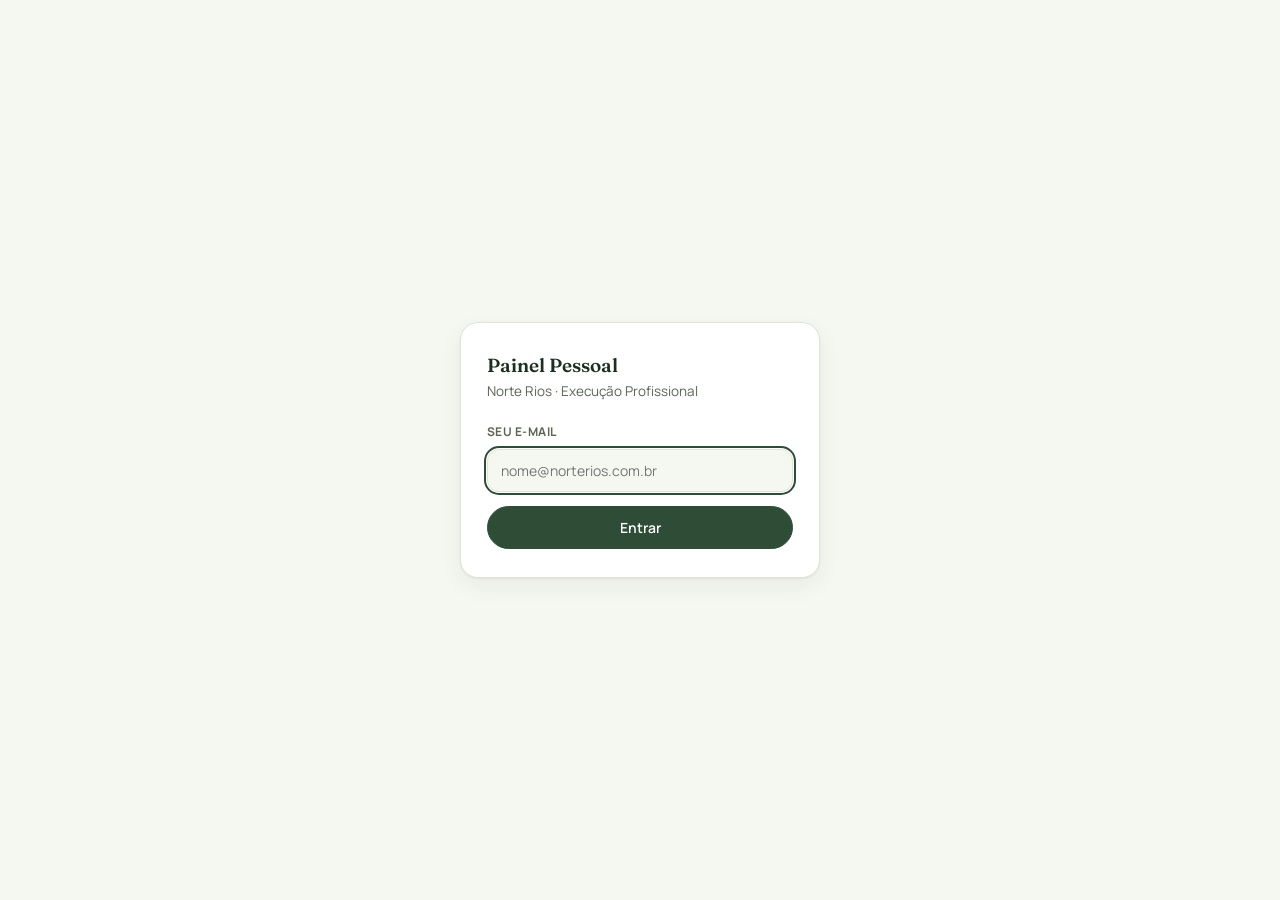
==== commit a2fb215b: "Adiciona tela de login por e-mail antes do painel login.html verifica o e-mail contra uma allowlist " ====
--- a/index.html
+++ b/index.html
@@ -1,4 +1,10 @@
 <!doctype html><html><head><meta charset=utf8><meta name=viewport content="width=device-width,initial-scale=1,viewport-fit=cover"><style>:root{color-scheme:light;box-sizing:border-box;padding-top:env(safe-area-inset-top,0px);padding-bottom:env(safe-area-inset-bottom,0px)}html{scroll-padding-top:env(safe-area-inset-top,0px)}body{margin:0;padding:0;font:14px -apple-system,BlinkMacSystemFont,sans-serif;background:#faf9f5;color:#141413}img{max-width:100%}[hidden]:not([hidden=until-found i]){display:none!important}</style></head><body>
+<script>
+try{
+  var a = JSON.parse(localStorage.getItem("nr_painel_auth_v1") || "null");
+  if(!a || !a.email){ location.replace("login.html"); }
+}catch(e){ location.replace("login.html"); }
+</script>
 <title>Painel Norte Rios</title>
 <style>
 :root{
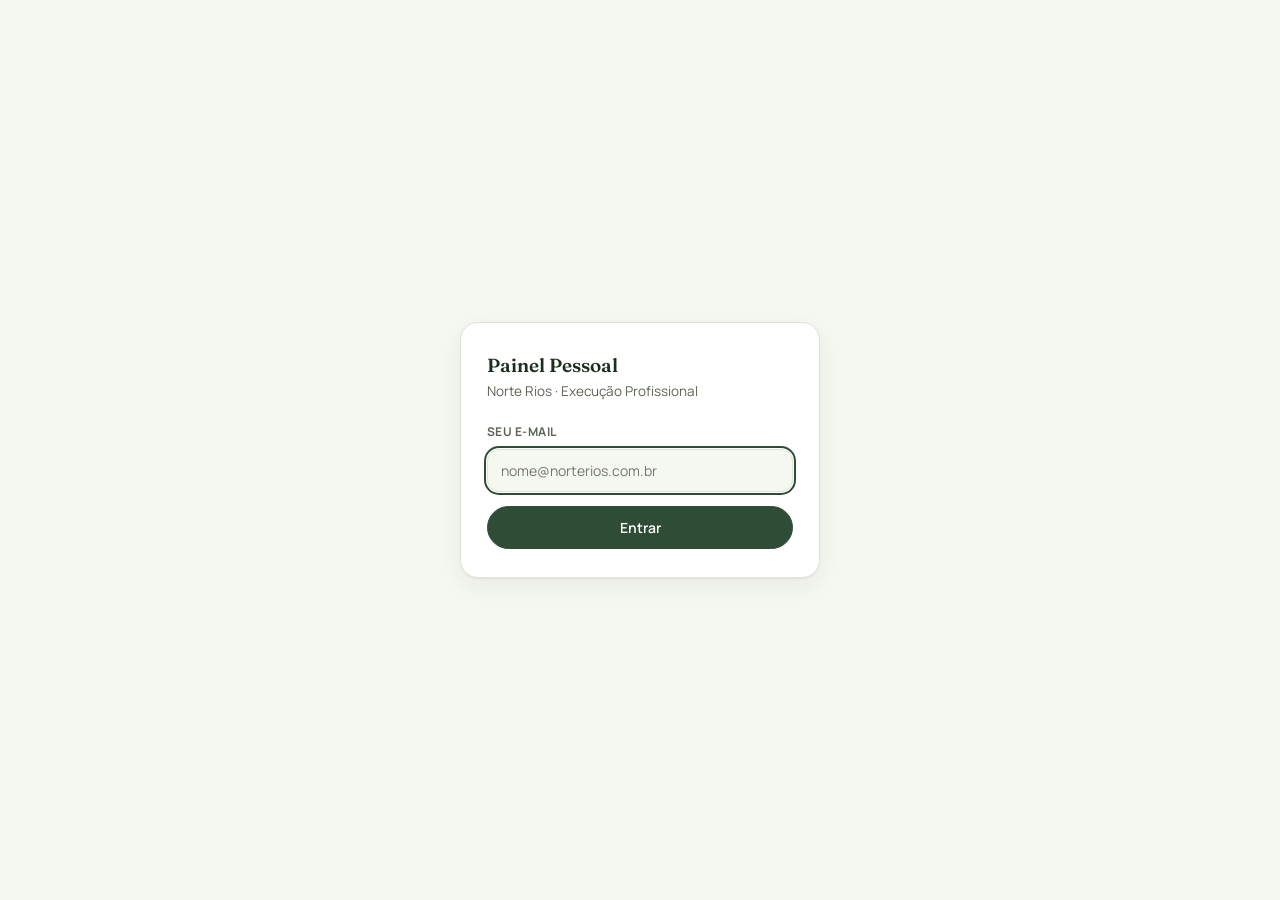
==== commit 593ff3bd: "Adiciona botao de sair/logout no cabecalho" ====
--- a/index.html
+++ b/index.html
@@ -281,6 +281,7 @@
       <img id="logoImg" alt="Norte Rios" />
       <div class="brand-text"><b>Painel Pessoal</b><span>Norte Rios · Execução Profissional</span></div>
       <div class="brand-meta" id="brandMeta"></div>
+      <button class="btn" id="btnLogout" type="button" title="Sair da conta">Sair</button>
     </div>
     <nav class="tabs" id="tabs" role="tablist"></nav>
   </div>
@@ -302,7 +303,7 @@
 <div class="save-indicator" id="saveIndicator">Alterações salvas</div>
 
 <script>
-window.__NR_SHELL_TEMPLATE__ = "<title>Painel Norte Rios</title>\n<style>\n:root{\n  --bg:#F5F7F1; --surface:#FFFFFF; --surface-2:#EEF1E8; --border:#DFE4D6;\n  --text:#212A1C; --text-soft:#5B6455; --text-faint:#8B9382;\n  --verde:#2F4C36; --verde-suave:#E4ECE2; --verde-ink:#1C2E20;\n  --laranja:#D9822E; --laranja-suave:#FAEBD9;\n  --teal:#3E7C79; --teal-suave:#E2EEEC;\n  --amarelo:#D9A22C; --amarelo-suave:#FAF0D9;\n  --vermelho:#B4553E; --vermelho-suave:#F7E3DD;\n  --shadow:0 1px 2px rgba(30,38,24,.06), 0 8px 24px rgba(30,38,24,.06);\n  --radius:18px; --radius-sm:12px;\n  --font-display:'Fraunces',Georgia,serif; --font-body:'Manrope',-apple-system,BlinkMacSystemFont,'Segoe UI',sans-serif;\n  padding-top:env(safe-area-inset-top,0px); padding-bottom:env(safe-area-inset-bottom,0px);\n}\n@media (prefers-color-scheme: dark){\n  :root:not([data-theme=\"light\"]){\n    --bg:#171D14; --surface:#20281B; --surface-2:#263020; --border:#37432E;\n    --text:#EBEEE3; --text-soft:#AEB89F; --text-faint:#7C8570;\n    --verde:#8FBC9B; --verde-suave:#26362A; --verde-ink:#DDEAE0;\n    --laranja:#F0A85E; --laranja-suave:#3A2C1B;\n    --teal:#7FC0BB; --teal-suave:#1E332F;\n    --amarelo:#F0C465; --amarelo-suave:#3A3018;\n    --vermelho:#E08268; --vermelho-suave:#3C241D;\n    --shadow:0 1px 2px rgba(0,0,0,.3), 0 8px 24px rgba(0,0,0,.35);\n  }\n}\n:root[data-theme=\"dark\"]{\n  --bg:#171D14; --surface:#20281B; --surface-2:#263020; --border:#37432E;\n  --text:#EBEEE3; --text-soft:#AEB89F; --text-faint:#7C8570;\n  --verde:#8FBC9B; --verde-suave:#26362A; --verde-ink:#DDEAE0;\n  --laranja:#F0A85E; --laranja-suave:#3A2C1B;\n  --teal:#7FC0BB; --teal-suave:#1E332F;\n  --amarelo:#F0C465; --amarelo-suave:#3A3018;\n  --vermelho:#E08268; --vermelho-suave:#3C241D;\n  --shadow:0 1px 2px rgba(0,0,0,.3), 0 8px 24px rgba(0,0,0,.35);\n}\n*{box-sizing:border-box;}\n[hidden]{display:none!important;}\nimg{max-width:100%;}\nbody{margin:0;background:var(--bg);color:var(--text);font-family:var(--font-body);font-size:15px;line-height:1.5;-webkit-font-smoothing:antialiased;}\nh1,h2,h3,.display{font-family:var(--font-display);font-weight:600;letter-spacing:-.01em;}\n::selection{background:var(--amarelo-suave);}\nbutton{font-family:inherit;}\na{color:var(--teal);}\n.wrap{max-width:1180px;margin:0 auto;padding:0 20px 64px;}\n.icon{width:18px;height:18px;stroke:currentColor;fill:none;stroke-width:1.7;stroke-linecap:round;stroke-linejoin:round;flex-shrink:0;}\n\n/* header */\n.topbar{position:sticky;top:env(safe-area-inset-top,0px);z-index:40;background:color-mix(in srgb, var(--bg) 88%, transparent);backdrop-filter:blur(10px);border-bottom:1px solid var(--border);}\n.topbar::before{content:\"\";display:block;height:4px;background:linear-gradient(90deg,var(--verde),var(--teal),var(--amarelo),var(--laranja));}\n.topbar-inner{max-width:1180px;margin:0 auto;padding:14px 20px 0;display:flex;flex-direction:column;gap:12px;}\n.brand{display:flex;align-items:center;gap:10px;}\n.brand img{width:34px;height:38px;object-fit:contain;}\n.brand-text b{display:block;font-family:var(--font-display);font-size:16px;color:var(--verde);line-height:1.1;}\n.brand-text span{display:block;font-size:11.5px;color:var(--text-faint);letter-spacing:.03em;text-transform:uppercase;margin-top:2px;}\n.brand-meta{margin-left:auto;text-align:right;font-size:12px;color:var(--text-faint);}\n.tabs{display:flex;gap:4px;overflow-x:auto;scrollbar-width:none;padding-bottom:10px;}\n.tabs::-webkit-scrollbar{display:none;}\n.tab{display:flex;align-items:center;gap:7px;white-space:nowrap;padding:9px 14px;border-radius:999px;border:1px solid transparent;background:transparent;color:var(--text-soft);font-size:13.5px;font-weight:600;cursor:pointer;transition:background .15s,color .15s;}\n.tab .icon{width:15px;height:15px;}\n.tab:hover{background:var(--surface-2);}\n.tab[aria-selected=\"true\"]{background:var(--verde);color:#fff;}\n.tab:nth-of-type(1) .icon{color:var(--verde);}\n.tab:nth-of-type(2) .icon{color:var(--laranja);}\n.tab:nth-of-type(3) .icon{color:var(--teal);}\n.tab:nth-of-type(4) .icon{color:var(--amarelo);}\n.tab:nth-of-type(5) .icon{color:var(--verde);}\n.tab:nth-of-type(6) .icon{color:var(--laranja);}\n.tab:nth-of-type(7) .icon{color:var(--teal);}\n.tab:nth-of-type(8) .icon{color:var(--amarelo);}\n.tab:nth-of-type(9) .icon{color:var(--vermelho);}\n.tab[aria-selected=\"true\"] .icon{color:#fff;}\n\n.panel{padding-top:22px;}\n.panel-head{margin-bottom:18px;}\n.eyebrow{font-size:12px;font-weight:700;letter-spacing:.07em;text-transform:uppercase;color:var(--laranja);margin:0 0 4px;}\n.panel-head h2{font-size:25px;margin:0 0 4px;color:var(--verde-ink);}\n.panel-sub{margin:0;color:var(--text-soft);font-size:14px;max-width:60ch;}\n\n/* cards / grid */\n.grid{display:grid;gap:14px;}\n.grid-2{grid-template-columns:repeat(2,1fr);}\n.grid-3{grid-template-columns:repeat(3,1fr);}\n@media (max-width:860px){.grid-2,.grid-3{grid-template-columns:1fr;}}\n.card{background:var(--surface);border:1px solid var(--border);border-radius:var(--radius);padding:18px 20px;box-shadow:var(--shadow);}\n.card h3{font-size:15px;margin:0 0 10px;color:var(--verde-ink);display:flex;align-items:center;gap:8px;}\n.card h3 .icon{color:var(--laranja);}\n.tag{display:inline-flex;align-items:center;gap:5px;font-size:11px;font-weight:700;letter-spacing:.02em;padding:3px 9px;border-radius:999px;}\n.tag-planejamento{background:var(--teal-suave);color:var(--teal);}\n.tag-producao{background:var(--laranja-suave);color:var(--laranja);}\n.tag-monitoramento{background:var(--verde-suave);color:var(--verde);}\n.tag-projetos{background:var(--amarelo-suave);color:var(--amarelo);}\n.tag-formacoes{background:var(--laranja-suave);color:var(--laranja);}\n.tag-articulacao{background:var(--teal-suave);color:var(--teal);}\n.tag-documentacao{background:var(--verde-suave);color:var(--verde);}\n.tag-relatorios{background:var(--laranja-suave);color:var(--laranja);}\n.tag-dados{background:var(--verde-suave);color:var(--verde);}\n.tag-sistemas{background:var(--amarelo-suave);color:var(--amarelo);}\n.tag-pdi{background:var(--verde);color:#fff;}\n.tag-rotina{background:var(--surface-2);color:var(--text-soft);}\n.tag-janela{background:var(--surface-2);color:var(--text-faint);border:1px dashed var(--border);}\n\n/* inicio */\n.hero{background:linear-gradient(135deg,var(--verde) 0%, #24392A 100%);border-radius:var(--radius);padding:26px 26px;color:#fff;display:flex;flex-wrap:wrap;gap:18px;align-items:center;justify-content:space-between;box-shadow:var(--shadow);}\n.hero .date{font-family:var(--font-display);font-size:22px;}\n.hero .date small{display:block;font-family:var(--font-body);font-size:12px;font-weight:600;letter-spacing:.06em;text-transform:uppercase;opacity:.75;margin-bottom:4px;}\n.hero-stat{text-align:right;}\n.hero-stat .num{font-family:var(--font-display);font-size:30px;line-height:1;}\n.hero-stat .lbl{font-size:11.5px;opacity:.8;margin-top:2px;}\n.field-label{font-size:12px;font-weight:700;color:var(--text-soft);text-transform:uppercase;letter-spacing:.04em;margin:0 0 8px;display:flex;align-items:center;gap:6px;}\ntextarea.free{width:100%;min-height:84px;resize:vertical;border:1px solid var(--border);border-radius:var(--radius-sm);padding:10px 12px;background:var(--surface-2);color:var(--text);font-family:inherit;font-size:13.5px;line-height:1.5;}\ntextarea.free:focus{outline:2px solid var(--teal);outline-offset:1px;}\n.mini-list{margin:0;padding:0;list-style:none;display:flex;flex-direction:column;gap:9px;}\n.mini-list li{display:flex;gap:9px;font-size:13.5px;align-items:flex-start;}\n.dot{width:6px;height:6px;border-radius:50%;background:var(--laranja);margin-top:6px;flex-shrink:0;}\n.alert{display:flex;gap:10px;align-items:flex-start;background:var(--amarelo-suave);border:1px solid color-mix(in srgb, var(--amarelo) 40%, transparent);border-radius:var(--radius-sm);padding:11px 13px;font-size:13px;color:var(--text);}\n.alert .icon{color:var(--amarelo);margin-top:1px;}\n\n/* progress */\n.progress-track{height:8px;border-radius:99px;background:var(--surface-2);overflow:hidden;}\n.progress-fill{height:100%;background:linear-gradient(90deg,var(--teal),var(--verde));border-radius:99px;transition:width .3s;}\n.pdi-select,.num-input{width:100%;border:1px solid var(--border);border-radius:var(--radius-sm);padding:9px 11px;background:var(--surface-2);color:var(--text);font-family:inherit;font-size:13.5px;}\n.row-between{display:flex;align-items:center;justify-content:space-between;gap:10px;}\n\n/* semana */\n.week-grid{display:grid;grid-template-columns:repeat(5,1fr);gap:12px;}\n@media (max-width:980px){.week-grid{grid-template-columns:1fr;}}\n.day-card{background:var(--surface);border:1px solid var(--border);border-radius:var(--radius);overflow:hidden;box-shadow:var(--shadow);display:flex;flex-direction:column;}\n.day-head{padding:13px 14px 11px;color:#fff;}\n.day-head .d{font-family:var(--font-display);font-size:16px;}\n.day-head .f{font-size:11.5px;opacity:.85;margin-top:2px;}\n.day-body{padding:10px;display:flex;flex-direction:column;gap:8px;}\n.block{border:1px solid var(--border);border-radius:var(--radius-sm);padding:9px 10px;display:flex;gap:9px;align-items:flex-start;background:var(--surface);transition:opacity .15s;}\n.block.pdi-block{background:var(--verde-suave);border-color:color-mix(in srgb, var(--verde) 35%, transparent);}\n.block.done{opacity:.5;}\n.block.done .btxt{text-decoration:line-through;}\n.block input[type=checkbox]{margin-top:2px;width:16px;height:16px;accent-color:var(--verde);flex-shrink:0;cursor:pointer;}\n.block .lock{margin-top:2px;color:var(--verde);flex-shrink:0;}\n.btime{font-size:11px;font-weight:700;color:var(--text-faint);letter-spacing:.02em;}\n.btxt{font-size:12.8px;line-height:1.45;margin:2px 0 6px;}\n.lunch{text-align:center;font-size:11.5px;color:var(--text-faint);padding:4px 0;font-style:italic;}\n.week-toolbar{display:flex;justify-content:flex-end;margin-bottom:12px;}\n.btn{display:inline-flex;align-items:center;gap:7px;border:1px solid var(--border);background:var(--surface);color:var(--text);border-radius:999px;padding:8px 14px;font-size:13px;font-weight:600;cursor:pointer;}\n.btn:hover{background:var(--surface-2);}\n.btn .icon{width:14px;height:14px;}\n\n/* month */\n.month-tabs{display:flex;gap:8px;margin-bottom:16px;}\n.mtab{border:1px solid var(--border);background:var(--surface);border-radius:999px;padding:8px 16px;font-size:13px;font-weight:700;cursor:pointer;color:var(--text-soft);}\n.mtab[aria-selected=\"true\"]{background:var(--laranja);border-color:var(--laranja);color:#fff;}\n.phase{border-left:3px solid var(--teal);padding:4px 0 4px 14px;margin-bottom:14px;}\n.phase.p2{border-color:var(--laranja);}\n.phase.p3{border-color:var(--verde);}\n.phase h4{margin:0 0 6px;font-size:13.5px;text-transform:uppercase;letter-spacing:.03em;color:var(--verde-ink);}\n.phase p{margin:0;font-size:13.8px;color:var(--text-soft);line-height:1.6;}\n\n/* tables */\n.table-wrap{overflow-x:auto;border:1px solid var(--border);border-radius:var(--radius);box-shadow:var(--shadow);}\ntable{width:100%;border-collapse:collapse;background:var(--surface);font-size:13.2px;}\nthead th{background:var(--verde);color:#fff;text-align:left;padding:10px 13px;font-weight:700;font-size:12px;letter-spacing:.02em;white-space:nowrap;}\ntbody td{padding:11px 13px;border-top:1px solid var(--border);vertical-align:top;line-height:1.5;}\ntbody tr:nth-child(even){background:var(--surface-2);}\n.wpeso{color:var(--laranja);font-weight:700;font-size:11.5px;}\n\n/* status select */\n.status-select{border:1px solid var(--border);border-radius:999px;padding:5px 10px;font-size:12px;font-weight:700;background:var(--surface-2);color:var(--text);}\n.st-afazer{background:var(--surface-2);color:var(--text-soft);}\n.st-andamento{background:var(--teal-suave);color:var(--teal);}\n.st-concluido{background:var(--verde-suave);color:var(--verde);}\n.st-aguardando{background:var(--amarelo-suave);color:var(--amarelo);}\n.st-bloqueado{background:var(--vermelho-suave);color:var(--vermelho);}\n\n/* eixo card */\n.eixo-card{border-radius:var(--radius);border:1px solid var(--border);overflow:hidden;box-shadow:var(--shadow);background:var(--surface);}\n.eixo-top{padding:14px 18px;display:flex;justify-content:space-between;align-items:center;gap:10px;flex-wrap:wrap;}\n.eixo-top h3{margin:0;font-size:16px;}\n.eixo-body{padding:6px 18px 16px;}\n.curso-row{display:flex;gap:10px;padding:8px 0;border-top:1px solid var(--border);font-size:13px;align-items:baseline;}\n.curso-row:first-child{border-top:none;}\n.curso-mes{font-weight:700;color:var(--text-faint);font-size:11.5px;min-width:96px;flex-shrink:0;}\n.curso-ch{color:var(--text-faint);font-size:12px;font-style:italic;margin-left:6px;}\n.aplicacao{margin-top:12px;background:var(--surface-2);border-radius:var(--radius-sm);padding:11px 13px;font-size:12.8px;color:var(--text-soft);line-height:1.55;}\n.aplicacao b{color:var(--text);}\n\n/* encontros escola de gestores */\n.chip{display:inline-flex;align-items:center;font-size:10.5px;font-weight:800;letter-spacing:.03em;text-transform:uppercase;padding:4px 10px;border-radius:999px;white-space:nowrap;}\n.chip-obrigatorio{background:var(--vermelho);color:#fff;}\n.chip-hoje{background:var(--vermelho);color:#fff;}\n.chip-semana{background:var(--laranja);color:#fff;}\n.chip-passado{background:var(--surface-2);color:var(--text-faint);}\n.chip-mini{background:var(--teal);color:#fff;font-size:10px;padding:4px 8px;border-radius:8px;min-width:34px;text-align:center;}\n.card-alerta{border:1px solid color-mix(in srgb, var(--vermelho) 35%, var(--border));background:linear-gradient(135deg, var(--vermelho-suave) 0%, var(--surface) 65%);}\n.encontro-destaque{display:flex;align-items:center;gap:16px;flex-wrap:wrap;margin-top:12px;padding:12px 14px;background:var(--surface);border-radius:var(--radius-sm);border:1px solid var(--border);}\n.ed-data{font-family:var(--font-display);font-size:19px;color:var(--verde-ink);min-width:150px;}\n.ed-data span{display:block;font-family:var(--font-body);font-size:11px;font-weight:600;color:var(--text-faint);text-transform:capitalize;}\n.ed-info{flex:1;min-width:160px;}\n.ed-h{font-size:13px;font-weight:700;color:var(--text);}\n.ed-p{font-size:12.5px;color:var(--text-soft);margin-top:2px;}\n.confirm-check{display:flex;align-items:center;gap:7px;font-size:12px;font-weight:700;color:var(--text-soft);cursor:pointer;user-select:none;}\n.confirm-check input{width:17px;height:17px;accent-color:var(--verde);cursor:pointer;}\n.encontro-list{display:flex;flex-direction:column;gap:8px;}\n.encontro-row{display:flex;align-items:center;gap:14px;flex-wrap:wrap;padding:10px 12px;border:1px solid var(--border);border-radius:var(--radius-sm);background:var(--surface-2);transition:opacity .15s;}\n.encontro-row.is-today{border-color:var(--vermelho);background:var(--vermelho-suave);}\n.encontro-row.done{opacity:.55;}\n.encontro-row.done .er-h{text-decoration:line-through;}\n.er-data{font-weight:800;font-size:13px;color:var(--verde-ink);min-width:112px;}\n.er-data span{display:block;font-size:10.5px;font-weight:600;color:var(--text-faint);text-transform:capitalize;}\n.er-info{flex:1;min-width:180px;}\n.er-h{font-size:12.8px;font-weight:700;color:var(--text);}\n.er-p{font-size:12px;color:var(--text-soft);margin-top:1px;}\n.encontro-row.compact{padding:8px 10px;gap:10px;}\n.encontro-row.compact .er-h{font-size:12px;}\n\n/* indicadores */\n.stat-grid{grid-template-columns:repeat(5,1fr);}\n@media (max-width:760px){.stat-grid{grid-template-columns:repeat(2,1fr);}}\n.stat-card{background:var(--surface);border:1px solid var(--border);border-radius:var(--radius-sm);padding:14px 10px;text-align:center;box-shadow:var(--shadow);border-top:4px solid var(--text-faint);}\n.stat-num{font-family:var(--font-display);font-size:27px;line-height:1;color:var(--text);}\n.stat-lbl{font-size:10.5px;color:var(--text-soft);margin-top:6px;font-weight:700;text-transform:uppercase;letter-spacing:.02em;}\n.st-card-afazer{border-top-color:var(--text-faint);}\n.st-card-andamento{border-top-color:var(--teal);}\n.st-card-concluido{border-top-color:var(--verde);}\n.st-card-aguardando{border-top-color:var(--amarelo);}\n.st-card-bloqueado{border-top-color:var(--vermelho);}\n.seg-bar{display:flex;height:14px;border-radius:999px;overflow:hidden;background:var(--surface-2);}\n.seg{height:100%;}\n.seg-afazer{background:var(--text-faint);}\n.seg-andamento{background:var(--teal);}\n.seg-concluido{background:var(--verde);}\n.seg-aguardando{background:var(--amarelo);}\n.seg-bloqueado{background:var(--vermelho);}\n.seg-legend{display:flex;flex-wrap:wrap;gap:14px;margin-top:10px;font-size:12px;color:var(--text-soft);}\n.leg-item{display:inline-flex;align-items:center;}\n.leg-dot{display:inline-block;width:9px;height:9px;border-radius:50%;margin-right:5px;}\n.leg-dot.dot-afazer{background:var(--text-faint);}\n.leg-dot.dot-andamento{background:var(--teal);}\n.leg-dot.dot-concluido{background:var(--verde);}\n.leg-dot.dot-aguardando{background:var(--amarelo);}\n.leg-dot.dot-bloqueado{background:var(--vermelho);}\n\n/* ranking */\n.rank-list{display:flex;flex-direction:column;gap:7px;}\n.rank-row{display:flex;align-items:center;gap:10px;padding:8px 10px;border-radius:var(--radius-sm);background:var(--surface-2);}\n.rank-pos{width:22px;height:22px;border-radius:50%;background:var(--verde);color:#fff;font-size:11px;font-weight:800;display:flex;align-items:center;justify-content:center;flex-shrink:0;}\n.rank-info{flex:1;min-width:0;}\n.rank-nome{font-size:12.8px;font-weight:700;color:var(--text);}\n.rank-peso{font-size:11px;color:var(--text-faint);margin-top:1px;}\n.badge-status{font-size:10.5px;font-weight:800;padding:4px 9px;border-radius:999px;white-space:nowrap;flex-shrink:0;}\n.badge-status.st-afazer{background:var(--surface);color:var(--text-soft);border:1px solid var(--border);}\n.badge-status.st-andamento{background:var(--teal-suave);color:var(--teal);}\n.badge-status.st-concluido{background:var(--verde-suave);color:var(--verde);}\n.badge-status.st-aguardando{background:var(--amarelo-suave);color:var(--amarelo);}\n.badge-status.st-bloqueado{background:var(--vermelho-suave);color:var(--vermelho);}\n\n/* editable content */\n.editable{outline:none;border-radius:5px;padding:1px 3px;margin:-1px -3px;cursor:text;transition:background .15s, box-shadow .15s;}\n.editable:hover{background:color-mix(in srgb, var(--amarelo) 14%, transparent);}\n.editable:focus{background:var(--amarelo-suave);box-shadow:0 0 0 2px color-mix(in srgb, var(--amarelo) 55%, transparent);}\n\nfooter.foot{text-align:center;padding:30px 0 6px;color:var(--text-faint);font-size:12px;}\n.small-note{font-size:12px;color:var(--text-faint);margin-top:6px;}\n.save-indicator{position:fixed;right:16px;bottom:calc(16px + env(safe-area-inset-bottom,0px));background:var(--verde);color:#fff;font-size:12px;font-weight:600;padding:8px 14px;border-radius:999px;box-shadow:var(--shadow);opacity:0;transform:translateY(8px);transition:opacity .25s, transform .25s;pointer-events:none;z-index:60;}\n.save-indicator.show{opacity:1;transform:translateY(0);}\n@media (max-width:600px){.wrap{padding:0 14px 48px;}.hero{padding:20px 18px;}}\n</style>\n<link rel=\"stylesheet\" href=\"https://fonts.googleapis.com/css2?family=Fraunces:opsz,wght@9..144,500;9..144,600;9..144,700&family=Manrope:wght@400;500;600;700;800&display=swap\">\n\n<script id=\"state-data\" type=\"application/json\">STATE_JSON_TOKEN_7f3a<\/script>\n\n<header class=\"topbar\">\n  <div class=\"topbar-inner\">\n    <div class=\"brand\">\n      <img id=\"logoImg\" alt=\"Norte Rios\" />\n      <div class=\"brand-text\"><b>Painel Pessoal</b><span>Norte Rios · Execução Profissional</span></div>\n      <div class=\"brand-meta\" id=\"brandMeta\"></div>\n    </div>\n    <nav class=\"tabs\" id=\"tabs\" role=\"tablist\"></nav>\n  </div>\n</header>\n\n<main class=\"wrap\">\n  <section class=\"panel\" id=\"panel-inicio\" role=\"tabpanel\"></section>\n  <section class=\"panel\" id=\"panel-semana\" role=\"tabpanel\" hidden></section>\n  <section class=\"panel\" id=\"panel-mes\" role=\"tabpanel\" hidden></section>\n  <section class=\"panel\" id=\"panel-bimestre\" role=\"tabpanel\" hidden></section>\n  <section class=\"panel\" id=\"panel-trimestre\" role=\"tabpanel\" hidden></section>\n  <section class=\"panel\" id=\"panel-pdi\" role=\"tabpanel\" hidden></section>\n  <section class=\"panel\" id=\"panel-mapa\" role=\"tabpanel\" hidden></section>\n  <section class=\"panel\" id=\"panel-indicadores\" role=\"tabpanel\" hidden></section>\n  <section class=\"panel\" id=\"panel-ranking\" role=\"tabpanel\" hidden></section>\n  <footer class=\"foot\">Norte Rios Gestão e Treinamentos · Painel pessoal de execução profissional</footer>\n</main>\n\n<div class=\"save-indicator\" id=\"saveIndicator\">Alterações salvas</div>\n\n<script>\nwindow.__NR_SHELL_TEMPLATE__ = SHELL_TEMPLATE_TOKEN_9c1b;\n<\/script>\n\n<script>\n/* ============ ICONS ============ */\nconst ICONS = {\n  home:'<path d=\"M3 10.5 10 4l7 6.5\"/><path d=\"M5 9v7h10V9\"/>',\n  week:'<rect x=\"3\" y=\"4\" width=\"14\" height=\"13\" rx=\"2\"/><path d=\"M3 8h14M7 2v4M13 2v4\"/>',\n  month:'<rect x=\"3\" y=\"4\" width=\"14\" height=\"13\" rx=\"2\"/><path d=\"M3 8h14\"/><circle cx=\"7\" cy=\"12\" r=\"1\"/><circle cx=\"10\" cy=\"12\" r=\"1\"/><circle cx=\"13\" cy=\"12\" r=\"1\"/>',\n  bim:'<path d=\"M4 10a6 6 0 1 1 6 6\"/><path d=\"M10 16l-3 3M10 16l1 4\"/><circle cx=\"4\" cy=\"10\" r=\"1.4\"/>',\n  tri:'<path d=\"M10 3l7 14H3z\"/><path d=\"M10 8v4\"/><circle cx=\"10\" cy=\"14.3\" r=\".6\" fill=\"currentColor\"/>',\n  pdi:'<path d=\"M4 4h9l3 3v9H4z\"/><path d=\"M13 4v3h3\"/><path d=\"M7 10h6M7 13h6\"/>',\n  map:'<path d=\"M3 6l5-2 4 2 5-2v10l-5 2-4-2-5 2z\"/><path d=\"M8 4v10M12 6v10\"/>',\n  check:'<path d=\"M4 10.5l4 4 8-9\"/>',\n  lock:'<rect x=\"5\" y=\"9\" width=\"10\" height=\"7\" rx=\"1.5\"/><path d=\"M7 9V6a3 3 0 0 1 6 0v3\"/>',\n  reset:'<path d=\"M4 4v5h5\"/><path d=\"M4.5 12a6 6 0 1 0 1.6-6.1L4 8.5\"/>',\n  bell:'<path d=\"M6 8a4 4 0 0 1 8 0c0 4 1.5 5 1.5 5h-11S6 12 6 8Z\"/><path d=\"M8.5 15.5a1.7 1.7 0 0 0 3 0\"/>',\n  flag:'<path d=\"M5 3v14\"/><path d=\"M5 4h9l-2 3 2 3H5\"/>',\n  target:'<circle cx=\"10\" cy=\"10\" r=\"6.5\"/><circle cx=\"10\" cy=\"10\" r=\"3.3\"/><circle cx=\"10\" cy=\"10\" r=\".6\" fill=\"currentColor\"/>',\n  chart:'<path d=\"M3 3v14h14\"/><path d=\"M6.5 14v-4M10.5 14V7M14.5 14v-6\"/>',\n  ranking:'<rect x=\"2.5\" y=\"11\" width=\"4\" height=\"6\"/><rect x=\"8\" y=\"6\" width=\"4\" height=\"11\"/><rect x=\"13.5\" y=\"9\" width=\"4\" height=\"8\"/>',\n};\nfunction icon(name){ return '<svg class=\"icon\" viewBox=\"0 0 20 20\">'+ICONS[name]+'</svg>'; }\n\n/* ============ STATIC DATA (Plano de Trabalho / PDI, nao editavel) ============ */\nconst NATURE_CLASS = {\n  \"Planejamento\":\"planejamento\",\"Produção técnica\":\"producao\",\"Monitoramento\":\"monitoramento\",\n  \"Projetos\":\"projetos\",\"Formações e treinamentos\":\"formacoes\",\"Articulação\":\"articulacao\",\n  \"Documentação\":\"documentacao\",\"Relatórios\":\"relatorios\",\"Dados e indicadores\":\"dados\",\n  \"Sistemas e ferramentas\":\"sistemas\",\"PDI\":\"pdi\",\"Rotina\":\"rotina\",\"Janela\":\"janela\"\n};\n\nconst WEEK = [\n  { key:\"seg\", nome:\"Segunda\", foco:\"Planejamento e prioridades\", cor:\"var(--verde)\", blocos:[\n    {id:\"seg1\", h:\"9h às 9h30\", t:\"Abertura da semana. Revisar demandas, consultar prazos, definir prioridades, verificar agenda e organizar a semana.\", n:\"Rotina\", lock:false},\n    {id:\"seg2\", h:\"9h30 às 11h30\", t:\"Consolidação do cronograma da Plataforma IMERSA e do calendário formativo do mês.\", n:\"Planejamento\", lock:false},\n    {id:\"seg3\", h:\"11h30 às 13h\", t:\"Organização da agenda de formações e revisão dos registros no Drive e no Sistema de Demandas.\", n:\"Documentação\", lock:false},\n    {id:\"lunch1\", lunch:true},\n    {id:\"seg4\", h:\"14h às 16h\", t:\"Produção técnica de documentos e pareceres, ou elaboração de cronograma de evento quando aplicável a partir de novembro.\", n:\"Produção técnica\", lock:false},\n    {id:\"seg5\", h:\"16h às 17h30\", t:\"Disponibilidade para reuniões técnicas com municípios e parceiros, quando solicitadas para escuta, ação formativa, monitoramento ou orientação. Sem solicitação, segue com articulação por e-mail e organização de pendências.\", n:\"Articulação\", lock:false},\n    {id:\"seg6\", h:\"17h30 às 18h\", t:\"Janela para demandas e ajustes.\", n:\"Janela\", lock:false},\n  ]},\n  { key:\"ter\", nome:\"Terça\", foco:\"Produção técnica e formações\", cor:\"var(--laranja)\", blocos:[\n    {id:\"ter1\", h:\"9h às 11h\", t:\"Elaboração de planos de trabalho, cronogramas, roteiros e instrumentos das formações internas e externas.\", n:\"Produção técnica\", lock:false},\n    {id:\"ter2\", h:\"11h às 13h\", t:\"Produção e revisão de materiais formativos, pareceres, diagnósticos e documentos pedagógicos.\", n:\"Produção técnica\", lock:false},\n    {id:\"lunch2\", lunch:true},\n    {id:\"ter3\", h:\"14h às 16h\", t:\"Sprint quinzenal de desenvolvimento de ferramentas e sistemas de apoio ao setor.\", n:\"Sistemas e ferramentas\", lock:false},\n    {id:\"ter4\", h:\"16h às 17h\", t:\"Coordenação de formadores. Alinhamento de objetivos, público, metodologia, materiais e prazos.\", n:\"Formações e treinamentos\", lock:false},\n    {id:\"ter5\", h:\"17h às 18h\", t:\"Janela para demandas e ajustes.\", n:\"Janela\", lock:false},\n  ]},\n  { key:\"qua\", nome:\"Quarta\", foco:\"Monitoramento e PDI\", cor:\"var(--teal)\", blocos:[\n    {id:\"qua1\", h:\"9h às 11h\", t:\"Revisão de instrumentos de inscrição, frequência e avaliação. Consolidação de dados quantitativos e qualitativos.\", n:\"Monitoramento\", lock:false},\n    {id:\"qua2\", h:\"11h às 13h\", t:\"Devolutivas técnicas a formadores e participantes sobre as ações da semana.\", n:\"Articulação\", lock:false},\n    {id:\"lunch3\", lunch:true},\n    {id:\"qua3\", h:\"14h às 16h\", t:\"Disponibilidade para reuniões técnicas com equipe e municípios, quando solicitadas para escuta, ação formativa, monitoramento ou orientação, conforme a consultoria e assessoria prestada. Acompanhamento das Atas de Formação de Pacajá e Novo Repartimento.\", n:\"Articulação\", lock:false},\n    {id:\"qua4\", h:\"16h às 18h\", t:\"Bloco protegido de PDI. Cursos e estudos previstos.\", n:\"PDI\", lock:true},\n  ]},\n  { key:\"qui\", nome:\"Quinta\", foco:\"Execução de projetos e sistemas\", cor:\"var(--amarelo)\", blocos:[\n    {id:\"qui1\", h:\"9h às 11h\", t:\"Condução da Plataforma IMERSA. Cadastro de equipe pedagógica, formadores, conteúdos e inscrições.\", n:\"Projetos\", lock:false},\n    {id:\"qui2\", h:\"11h às 13h\", t:\"Execução operacional do Ciclo Formativo e Escola de Gestores. Mobilização, matrícula e configuração da ImersA.\", n:\"Projetos\", lock:false},\n    {id:\"lunch4\", lunch:true},\n    {id:\"qui3\", h:\"14h às 15h30\", t:\"Continuação do sprint. Testes e documentação de uso de cada ferramenta entregue.\", n:\"Sistemas e ferramentas\", lock:false},\n    {id:\"qui4\", h:\"15h30 às 17h\", t:\"Acompanhamento de pendências e prazos. Atualização sobre legislação e indicadores educacionais relevantes.\", n:\"Dados e indicadores\", lock:false},\n    {id:\"qui5\", h:\"17h às 18h\", t:\"Janela para demandas e ajustes.\", n:\"Janela\", lock:false},\n  ]},\n  { key:\"sex\", nome:\"Sexta\", foco:\"Consolidação e PDI\", cor:\"var(--laranja)\", blocos:[\n    {id:\"sex1\", h:\"9h às 11h\", t:\"Consolidação do relatório mensal de atividades, quando aplicável, e organização de evidências do trimestre.\", n:\"Relatórios\", lock:false},\n    {id:\"sex2\", h:\"11h às 12h30\", t:\"Atualização do Drive, do painel de acompanhamento e do Sistema de Demandas. Avaliação dos fluxos do setor.\", n:\"Dados e indicadores\", lock:false},\n    {id:\"sex3\", h:\"12h30 às 13h\", t:\"Encerramento da semana. Verificar entregas concluídas, registrar pendências, atualizar monitoramentos, organizar evidências, preparar a semana seguinte.\", n:\"Rotina\", lock:false},\n    {id:\"lunch5\", lunch:true},\n    {id:\"sex4\", h:\"14h às 16h\", t:\"Janela para demandas e ajustes, ou produção técnica remanescente.\", n:\"Janela\", lock:false},\n    {id:\"sex5\", h:\"16h às 18h\", t:\"Bloco protegido de PDI. Cursos e estudos previstos.\", n:\"PDI\", lock:true},\n  ]},\n];\n\nconst ENCONTROS_GESTORES = [\n  {id:\"eg1\", data:\"2026-09-15\", mes:\"set\", dataLabel:\"15 de setembro\", dow:\"terça-feira\", h:\"9h às 12h\", publico:\"Técnicos da SEMED\", enc:\"Encontro 1 de 4\"},\n  {id:\"eg2\", data:\"2026-09-17\", mes:\"set\", dataLabel:\"17 de setembro\", dow:\"quinta-feira\", h:\"9h às 12h\", publico:\"Diretores e vice-diretores\", enc:\"Encontro 1 de 3\"},\n  {id:\"eg3\", data:\"2026-09-22\", mes:\"set\", dataLabel:\"22 de setembro\", dow:\"terça-feira\", h:\"14h às 17h\", publico:\"Coordenadores pedagógicos\", enc:\"Encontro 1 de 3\"},\n  {id:\"eg4\", data:\"2026-10-06\", mes:\"out\", dataLabel:\"6 de outubro\", dow:\"terça-feira\", h:\"9h às 11h\", publico:\"Técnicos da SEMED\", enc:\"Encontro 2 de 4\"},\n  {id:\"eg5\", data:\"2026-10-20\", mes:\"out\", dataLabel:\"20 de outubro\", dow:\"terça-feira\", h:\"14h às 16h\", publico:\"Técnicos da SEMED\", enc:\"Encontro 3 de 4\"},\n  {id:\"eg6\", data:\"2026-10-22\", mes:\"out\", dataLabel:\"22 de outubro\", dow:\"quinta-feira\", h:\"9h às 12h\", publico:\"Diretores e vice-diretores\", enc:\"Encontro 2 de 3\"},\n  {id:\"eg7\", data:\"2026-10-27\", mes:\"out\", dataLabel:\"27 de outubro\", dow:\"terça-feira\", h:\"14h às 17h\", publico:\"Coordenadores pedagógicos\", enc:\"Encontro 2 de 3\"},\n  {id:\"eg8\", data:\"2026-11-05\", mes:\"nov\", dataLabel:\"5 de novembro\", dow:\"quinta-feira\", h:\"9h às 11h\", publico:\"Técnicos da SEMED\", enc:\"Encontro 4 de 4\"},\n  {id:\"eg9\", data:\"2026-11-12\", mes:\"nov\", dataLabel:\"12 de novembro\", dow:\"quinta-feira\", h:\"9h às 12h\", publico:\"Diretores e vice-diretores\", enc:\"Encontro 3 de 3\"},\n  {id:\"eg10\", data:\"2026-11-17\", mes:\"nov\", dataLabel:\"17 de novembro\", dow:\"terça-feira\", h:\"14h às 17h\", publico:\"Coordenadores pedagógicos\", enc:\"Encontro 3 de 3\"},\n];\nconst SEMINARIO_GESTORES = {id:\"eg11\", data:\"2026-12-04\", mes:\"dez\", dataLabel:\"4 de dezembro\", dow:\"sexta-feira\", h:\"8h às 16h\", publico:\"Todos os públicos, presencial em Pacajá\", enc:\"Seminário de Integração\"};\nconst TODOS_ENCONTROS_GESTORES = [...ENCONTROS_GESTORES, SEMINARIO_GESTORES];\n\nfunction parseISO(d){ const [y,m,day]=d.split(\"-\").map(Number); return new Date(y, m-1, day); }\nfunction isPastEncontro(item){ const d=parseISO(item.data); d.setHours(23,59,0,0); return d < new Date(); }\nfunction isTodayEncontro(item){ const d=parseISO(item.data); const n=new Date(); return d.getFullYear()===n.getFullYear() && d.getMonth()===n.getMonth() && d.getDate()===n.getDate(); }\nfunction isThisWeekEncontro(item){\n  const d = parseISO(item.data);\n  const now = new Date();\n  const dow = (now.getDay()+6)%7;\n  const monday = new Date(now.getFullYear(), now.getMonth(), now.getDate()-dow);\n  const sunday = new Date(monday.getFullYear(), monday.getMonth(), monday.getDate()+6, 23,59,59);\n  return d>=monday && d<=sunday;\n}\nfunction proximoEncontroGestores(){\n  const now = new Date();\n  const future = TODOS_ENCONTROS_GESTORES.filter(it=>{ const d=parseISO(it.data); d.setHours(23,59,0,0); return d>=now; });\n  future.sort((a,b)=>parseISO(a.data)-parseISO(b.data));\n  return future[0] || null;\n}\n\nconst FRENTES = [\n  {n:1, nome:\"Plataforma IMERSA e Setor de Formações\", peso:12},\n  {n:2, nome:\"Ações formativas do trimestre\", peso:12},\n  {n:3, nome:\"Coordenação de formadores e devolutivas\", peso:9},\n  {n:4, nome:\"Avaliação, monitoramento e evidências\", peso:8},\n  {n:5, nome:\"Produção técnica de documentos\", peso:10},\n  {n:6, nome:\"Organização documental e processos\", peso:9},\n  {n:7, nome:\"Ciclo Formativo, Escola de Gestores e ImersA\", peso:10, obrigatorio:true},\n  {n:8, nome:\"Ferramentas e sistemas com metodologias ágeis\", peso:8},\n  {n:9, nome:\"Planejamento de eventos educacionais\", peso:7},\n  {n:10, nome:\"Estudos, PDI e desenvolvimento pessoal\", peso:8},\n  {n:11, nome:\"Consolidação de relatórios mensais\", peso:7},\n];\n\nconst MESES = {\n  set:{ label:\"Setembro\", nota:\"O planejamento das Jornadas Pedagógicas ainda não entra em setembro.\",\n    inicio:\"Estruturação do cronograma da Plataforma IMERSA, elaboração do calendário formativo do mês, mapeamento do backlog de ferramentas para os sprints ágeis e governança do Ciclo Formativo, com protocolo de registro e checklist tecnológico.\",\n    durante:\"Mobilização e matrícula da plataforma ImersA, condução das primeiras ações formativas do calendário, sprints de desenvolvimento de ferramentas e início dos cursos do Eixo A do PDI.\",\n    fim:\"Fechamento do relatório mensal de atividades até o quinto dia útil de outubro, avaliação dos fluxos do setor, consolidação da frequência da ImersA de setembro e organização de evidências para outubro.\" },\n  out:{ label:\"Outubro\", nota:\"O planejamento das Jornadas Pedagógicas ainda não entra em outubro.\",\n    inicio:\"Revisão das demandas em aberto, definição de prioridades do mês, verificação dos projetos em andamento e organização da agenda de formações.\",\n    durante:\"Execução plena das formações e da IMERSA, sprints de ferramentas, entrada dos Eixos C e G do PDI e acompanhamento das Atas de Formação de Pacajá e Novo Repartimento.\",\n    fim:\"Fechamento do relatório mensal, consolidação da frequência da ImersA de outubro, avaliação dos fluxos do setor e organização de evidências para novembro.\" },\n  nov:{ label:\"Novembro\", nota:\"A partir de novembro, a frente de Jornadas Pedagógicas entra gradualmente, apenas nas etapas iniciais previstas para este trimestre.\",\n    inicio:\"Revisão das demandas em aberto e definição de prioridades, e início do levantamento preliminar das Jornadas Pedagógicas 2027.1, com os primeiros alinhamentos junto aos setores envolvidos.\",\n    durante:\"Continuidade das formações e da IMERSA, entrada do Eixo B do PDI, e primeiros passos do planejamento das Jornadas Pedagógicas: definição de necessidades, programação preliminar, formadores, logística pedagógica, materiais e instrumentos.\",\n    fim:\"Síntese trimestral da Plataforma IMERSA, relatório executivo do Ciclo Formativo até 11 de dezembro, fechamento dos relatórios do trimestre, relatório trimestral consolidado e avanço registrado do PDI.\" },\n};\n\nconst BIMESTRE = [\n  {o:\"Execução do cronograma da Plataforma IMERSA\", e:\"Registros da plataforma e planilha de acompanhamento\", s:\"Plano de condução atualizado e sem pendências em aberto\", p:\"Ajustar seleção de formadores e conteúdos do próximo período\"},\n  {o:\"Atas de Formação de Pacajá e Novo Repartimento\", e:\"Atas e registros no Sistema de Demandas\", s:\"Prazos cumpridos e pendências resolvidas\", p:\"Encaminhamentos aos municípios e formadores quando necessário\"},\n  {o:\"Fluxos mapeados e ferramentas entregues\", e:\"Backlog, protótipos e documentação de uso\", s:\"Ao menos um fluxo aperfeiçoado e ferramentas testadas\", p:\"Priorizar o próximo item do backlog\"},\n  {o:\"Progresso do PDI nos eixos A, B, C e G\", e:\"Certificados, materiais e roteiros produzidos\", s:\"Cursos concluídos conforme a trilha prevista\", p:\"Manter ritmo ou reforçar o bloco de estudo\"},\n  {o:\"Devolutivas técnicas realizadas\", e:\"Registros e sínteses das devolutivas\", s:\"Entregas acompanhadas com devolutiva registrada\", p:\"Reforçar acompanhamento onde houver atraso\"},\n  {o:\"Presença nos encontros online da Escola de Gestores, Pacajá\", e:\"Frequência e memória de cada encontro\", s:\"Nenhuma ausência nos dez encontros previstos entre setembro e novembro\", p:\"Confirmar presença no próximo encontro agendado\"},\n];\n\nconst TRIMESTRE = [\n  {n:1,nome:\"Plataforma IMERSA e Setor de Formações\",peso:12,meta:\"Plataforma consolidada e setor fortalecido\",acoes:\"Planejar, conduzir e monitorar a IMERSA\",prod:\"Plano de condução e cronograma estruturados\",prazo:\"Até 1 de dezembro\",ev:\"Registros da plataforma e planilha de acompanhamento\",res:\"Síntese trimestral com resultados, pendências e melhorias\"},\n  {n:2,nome:\"Ações formativas do trimestre\",peso:12,meta:\"Calendário formativo interno e externo cumprido\",acoes:\"Elaborar planos, cronogramas e roteiros das formações\",prod:\"Planos, cronogramas e relatórios pós ação\",prazo:\"Até 31 de dezembro\",ev:\"Planos, cronogramas e roteiros\",res:\"Fechamento dos relatórios na tabela de monitoramento\"},\n  {n:3,nome:\"Coordenação de formadores e devolutivas\",peso:9,meta:\"Cem por cento das entregas acompanhadas com devolutiva\",acoes:\"Articular formadores e estruturar devolutivas\",prod:\"Pautas, atas e sínteses de devolutivas\",prazo:\"Até 1 de dezembro\",ev:\"Registros e sínteses das devolutivas\",res:\"Consolidação das devolutivas do trimestre\"},\n  {n:4,nome:\"Avaliação, monitoramento e evidências\",peso:8,meta:\"Documentos revisados dentro dos prazos pactuados\",acoes:\"Revisar instrumentos e consolidar dados\",prod:\"Pareceres e registros no Sistema de Demandas\",prazo:\"Contínuo\",ev:\"Atas, pareceres e respostas encaminhadas\",res:\"Relatório trimestral das ações do setor por mês e por formação\"},\n  {n:5,nome:\"Produção técnica de documentos\",peso:10,meta:\"Diagnósticos, planos e materiais validados\",acoes:\"Produzir e revisar documentos pedagógicos\",prod:\"Documentos técnicos e versões revisadas\",prazo:\"Contínuo\",ev:\"Fontes oficiais consultadas e pareceres\",res:\"Orientações fundamentadas mantidas atualizadas\"},\n  {n:6,nome:\"Organização documental e processos\",peso:9,meta:\"Ao menos um fluxo prioritário aperfeiçoado\",acoes:\"Manter Drive e registros atualizados, mapear gargalos\",prod:\"Painel de acompanhamento e fluxos documentados\",prazo:\"Até 1 de dezembro\",ev:\"Drive padronizado e Sistema de Demandas\",res:\"Avaliação dos fluxos ao final de cada mês\"},\n  {n:7,nome:\"Ciclo Formativo, Escola de Gestores e ImersA\",peso:10,meta:\"Ciclo formativo executado com governança e mobilização concluídas\",acoes:\"Conduzir matrícula, configuração e frequência da ImersA. Presença obrigatória em todos os dez encontros online da Escola de Gestores, de setembro a novembro, e no Seminário de Integração presencial em 4 de dezembro\",prod:\"Base de inscritos saneada e relatórios de frequência\",prazo:\"Até 11 de dezembro\",ev:\"Ata da governança e relatórios mensais de frequência\",res:\"Relatório executivo do ciclo entregue\"},\n  {n:8,nome:\"Ferramentas e sistemas com metodologias ágeis\",peso:8,meta:\"Ao menos duas ferramentas desenvolvidas, testadas e implementadas\",acoes:\"Mapear processos e desenvolver em sprints curtos\",prod:\"Backlog, protótipos e documentação de uso\",prazo:\"Final do trimestre\",ev:\"Registros de teste com o setor\",res:\"Ajustes finais e documentação entregue\"},\n  {n:9,nome:\"Planejamento de eventos educacionais\",peso:7,meta:\"Cem por cento dos eventos previstos com plano e checklist prontos\",acoes:\"Elaborar cronograma, briefing e logística de cada evento. Jornadas Pedagógicas somente a partir de novembro\",prod:\"Plano de evento, cronograma e materiais de divulgação\",prazo:\"Conforme calendário\",ev:\"Atas de alinhamento com municípios\",res:\"Checklist pronto com pelo menos quinze dias de antecedência\"},\n  {n:10,nome:\"Estudos, PDI e desenvolvimento pessoal\",peso:8,meta:\"Registro mensal de estudos e ao menos uma síntese aplicada\",acoes:\"Participar dos cursos previstos no PDI e sistematizar aprendizados\",prod:\"Certificados e materiais de aplicação prática\",prazo:\"Contínuo, registro mensal\",ev:\"Certificados e notas técnicas\",res:\"Síntese de aprendizados compartilhada\"},\n  {n:11,nome:\"Consolidação de relatórios mensais\",peso:7,meta:\"Relatório mensal entregue até o quinto dia útil do mês seguinte\",acoes:\"Coletar, organizar e consolidar as atividades do mês\",prod:\"Relatórios mensais e relatório trimestral consolidado\",prazo:\"Final do mês 3\",ev:\"Relatórios no drive e no sistema\",res:\"Relatório trimestral consolidado entregue\"},\n];\n\nconst EIXOS = {\n  A:{ nome:\"Eixo A. Inteligência Artificial na Educação\", prioridade:\"Prioridade alta, quartas feiras\", cor:\"var(--verde)\",\n    cursos:[\n      {m:\"Mês 1\", c:\"FluênciA Educadores (ENAP, 3h)\"},\n      {m:\"Mês 1\", c:\"Inteligência Artificial na Educação, Fundamentos (MEC Avamec, 20h)\"},\n      {m:\"Mês 2\", c:\"IA na prática docente (MEC Avamec, 30h)\"},\n      {m:\"Mês 2\", c:\"Metodologias, tecnologias digitais e IA (MEC Avamec, 30h)\"},\n      {m:\"Mês 3\", c:\"IA generativa na educação (MEC Avamec, 40h)\"},\n      {m:\"Mês 3\", c:\"Gerazine, IA generativa na curadoria e criação de recursos (MEC Avamec, 40h)\"},\n      {m:\"Mês 4\", c:\"IA, uso criativo para transformar a aprendizagem (MEC Avamec, 60h)\"},\n      {m:\"Meses 4 e 5\", c:\"IA na prática docente, uso ético e pedagógico, ensino fundamental (MEC Avamec Unesco, 80h)\"},\n      {m:\"Meses 5 e 6\", c:\"IA na prática docente, uso ético e pedagógico, ensino médio (MEC Avamec Unesco, 80h)\"},\n      {m:\"A partir do mês 6\", c:\"Formação para Professores em Inteligência Artificial (MEC Avamec, 180h, continua no próximo trimestre)\"},\n    ],\n    aplicacao:\"Produção progressiva. Banco de referências e material de estudo sobre IA na educação a partir dos cursos de fundamentos. Roteiro de formação com slides e exemplos práticos a partir do curso de IA generativa. Oficina piloto de IA aplicada à prática docente para a equipe interna a partir do mês 4, pronta para se tornar formação externa.\" },\n  C:{ nome:\"Eixo C. Educação Especial e Inclusiva\", prioridade:\"Prioridade alta, sextas feiras, outubro a dezembro\", cor:\"var(--teal)\",\n    cursos:[\n      {m:\"Mês 2\", c:\"Desenho Universal para a Aprendizagem para Professores (IFB, 20h)\"},\n      {m:\"Meses 2 e 3\", c:\"Desenho Universal para a Aprendizagem e Tecnologia Assistiva (Fundação Roberto Marinho, 6 módulos)\"},\n      {m:\"Meses 3 e 4\", c:\"Formação Continuada, Educação Especial Inclusiva (MEC Avamec UFG, 80h)\"},\n    ],\n    aplicacao:\"Produção progressiva. Material de apoio sobre Desenho Universal para a Aprendizagem a partir do primeiro curso. Banco de exemplos práticos de tecnologia assistiva a partir do segundo curso. Estrutura de uma futura formação sobre Educação Especial Inclusiva para professores do ensino comum a partir do terceiro curso.\" },\n  G:{ nome:\"Eixo G. Dados, Excel e Dashboards\", prioridade:\"Prioridade alta, sextas feiras, outubro e novembro\", cor:\"var(--amarelo)\",\n    cursos:[\n      {m:\"Mês 2\", c:\"Excel Avançado (ENAP, 30h)\"},\n      {m:\"Meses 2 e 3\", c:\"Análise de dados como suporte à tomada de decisão (ENAP)\"},\n      {m:\"Mês 3\", c:\"Análise de dados, uma leitura crítica das informações (ENAP)\"},\n    ],\n    aplicacao:\"Aprimoramento do painel e da planilha de acompanhamento do setor com fórmulas e tabelas dinâmicas a partir do primeiro curso. Leitura crítica de indicadores incorporada ao relatório trimestral a partir dos cursos de análise de dados.\" },\n  B:{ nome:\"Eixo B. Ferramentas com IA generativa\", prioridade:\"Prioridade alta, sextas feiras, a partir do mês 3\", cor:\"var(--laranja)\",\n    cursos:[\n      {m:\"Mês 3\", c:\"Criando Agentes com Copilot Studio para Microsoft 365 (ENAP, 1h)\"},\n      {m:\"Mês 3\", c:\"FluênciA em Inteligência Artificial (Fundação Bradesco, 4h)\"},\n      {m:\"Mês 4\", c:\"Soluções de IA no GitHub (Fundação Bradesco, 15h)\"},\n      {m:\"Meses 4 e 5\", c:\"Trilhas Power Platform, Power Apps e Power Automate (Microsoft Learn, carga livre)\"},\n    ],\n    aplicacao:\"Aplicação direta no desenvolvimento de ferramentas do setor. Cada sprint passa a incorporar agentes e automações estudados, com documentação mais robusta de cada entrega.\" },\n};\nconst EIXOS_MEDIA = [\n  {n:\"Eixo D. Gestão de Projetos\", p:\"Média\"}, {n:\"Eixo I. Design Instrucional e Andragogia\", p:\"Média\"},\n  {n:\"Eixo F. LGPD e Proteção de Dados\", p:\"Média baixa\"}, {n:\"Eixo E. Gestão Documental e Processos\", p:\"Média baixa\"},\n  {n:\"Eixo H. Legislação e Políticas Públicas\", p:\"Média baixa\"},\n];\n\nconst MAPA = [\n  {id:\"m1\", a:\"Condução da Plataforma IMERSA\", e:\"Plano de condução e cronograma estruturados\", per:\"Semanal\", ev:\"Registros da plataforma\", meta:\"Meta 1\"},\n  {id:\"m2\", a:\"Elaboração de planos e roteiros de formação\", e:\"Calendário formativo cumprido\", per:\"Semanal\", ev:\"Planos e cronogramas\", meta:\"Meta 2\"},\n  {id:\"m3\", a:\"Coordenação de formadores\", e:\"Devolutivas técnicas registradas\", per:\"Semanal\", ev:\"Registros de devolutivas\", meta:\"Meta 3\"},\n  {id:\"m4\", a:\"Revisão de instrumentos e dados\", e:\"Relatório trimestral das ações do setor\", per:\"Semanal\", ev:\"Pareceres e registros\", meta:\"Meta 4\"},\n  {id:\"m5\", a:\"Produção de documentos pedagógicos\", e:\"Orientações atualizadas\", per:\"Semanal\", ev:\"Documentos técnicos\", meta:\"Meta 5\"},\n  {id:\"m6\", a:\"Atualização do Drive e do Sistema de Demandas\", e:\"Fluxo prioritário aperfeiçoado\", per:\"Semanal\", ev:\"Painel de acompanhamento\", meta:\"Meta 6\"},\n  {id:\"m7\", a:\"Execução do Ciclo Formativo e da ImersA\", e:\"Relatório executivo do ciclo\", per:\"Semanal\", ev:\"Relatórios de frequência\", meta:\"Meta 7\"},\n  {id:\"m8\", a:\"Sprint de ferramentas e sistemas\", e:\"Ferramentas desenvolvidas e documentadas\", per:\"Quinzenal\", ev:\"Backlog e protótipos\", meta:\"Meta 8\"},\n  {id:\"m9\", a:\"Planejamento de eventos, Jornadas a partir de novembro\", e:\"Checklist do evento pronto\", per:\"Pontual\", ev:\"Plano de evento\", meta:\"Meta 9\"},\n  {id:\"m10\", a:\"Estudo dos cursos do PDI\", e:\"Síntese de aprendizados aplicados\", per:\"Semanal\", ev:\"Certificados e materiais\", meta:\"Meta 10\"},\n  {id:\"m11\", a:\"Consolidação do relatório mensal\", e:\"Relatório trimestral consolidado\", per:\"Mensal\", ev:\"Relatórios no sistema\", meta:\"Meta 11\"},\n  {id:\"m12\", a:\"Presença nos encontros online da Escola de Gestores, Pacajá\", e:\"Frequência confirmada em todos os encontros e no Seminário presencial\", per:\"Fixo, calendário set a nov, mais 4 de dezembro\", ev:\"Registro de frequência e memória dos encontros\", meta:\"Meta 7\"},\n];\n\nconst STATUS_OPTS = [\n  {v:'afazer', l:'A fazer'}, {v:'andamento', l:'Em andamento'}, {v:'concluido', l:'Concluido'},\n  {v:'aguardando', l:'Aguardando'}, {v:'bloqueado', l:'Bloqueado'},\n];\n\nconst PDI_CURSO_OPTS = (()=>{\n  const out=[];\n  ['A','C','G','B'].forEach(k=>{ EIXOS[k].cursos.forEach(c=>out.push({v:k+'|'+c.c, l:c.c})); });\n  return out;\n})();\n\n/* ============ STATE ============ */\nlet state = null;\nfunction defaultState(){\n  return {\n    checks:{},\n    pdiCursoAtual: PDI_CURSO_OPTS[1] ? PDI_CURSO_OPTS[1].v : (PDI_CURSO_OPTS[0]?PDI_CURSO_OPTS[0].v:''),\n    pdiPercent: 15,\n    prioridades:\"Concluir a Ficha PITT PDI e avançar no curso Inteligência Artificial na Educação, Fundamentos.\",\n    pendencias:\"\",\n    observacoes:\"\",\n    entregaStatus:{m1:'andamento', m2:'andamento', m3:'afazer', m4:'andamento', m5:'andamento', m6:'andamento', m7:'afazer', m8:'afazer', m9:'aguardando', m10:'andamento', m11:'afazer', m12:'andamento'},\n    mesAtivo:'set',\n    edits:{},\n  };\n}\n\n/* ============ PERSISTENCE ============ */\nconst LS_KEY = 'nr_painel_state_v1';\nlet saveTimer = null;\nfunction scheduleSave(){\n  showSaveIndicator();\n  try{ localStorage.setItem(LS_KEY, JSON.stringify(state)); }catch(e){}\n  clearTimeout(saveTimer);\n  saveTimer = setTimeout(async ()=>{\n    try{\n      const artifact = await window.claude?.use?.('artifact');\n      if(artifact && artifact.publish){ await artifact.publish(buildFullDocument(state)); }\n    }catch(e){ /* conflito ou indisponivel, sem retry */ }\n  }, 700);\n}\nfunction showSaveIndicator(){\n  const el = document.getElementById('saveIndicator');\n  if(!el) return;\n  el.classList.add('show');\n  clearTimeout(el._t);\n  el._t = setTimeout(()=>el.classList.remove('show'), 1600);\n}\nfunction replaceFirst(str, token, val){\n  const i = str.indexOf(token);\n  if(i<0) return str;\n  return str.slice(0,i) + val + str.slice(i+token.length);\n}\nfunction sealScriptClose(jsonStr){ return jsonStr.replace(/<\\/script/gi, \"<\\\\/script\"); }\nfunction buildFullDocument(st){\n  const shell = window.__NR_SHELL_TEMPLATE__;\n  const escapedShell = sealScriptClose(JSON.stringify(shell));\n  let doc = shell.replace('SHELL_TEMPLATE_TOKEN_9c1b', escapedShell);\n  doc = replaceFirst(doc, 'STATE_JSON_TOKEN_7f3a', sealScriptClose(JSON.stringify(st)));\n  return '<!doctype html>\\n<html lang=\"pt-BR\">\\n<head>\\n<meta charset=\"utf-8\">\\n<meta name=\"viewport\" content=\"width=device-width, initial-scale=1, viewport-fit=cover\">\\n</head>\\n<body>\\n' + doc + '\\n</body>\\n</html>';\n}\nasync function loadInitialState(){\n  let embedded = defaultState();\n  try{ embedded = JSON.parse(document.getElementById('state-data').textContent); }catch(e){}\n  try{\n    const artifact = await window.claude?.use?.('artifact');\n    if(!artifact){\n      const ls = localStorage.getItem(LS_KEY);\n      if(ls){ try{ return Object.assign(defaultState(), JSON.parse(ls)); }catch(e){} }\n    }\n  }catch(e){\n    const ls = localStorage.getItem(LS_KEY);\n    if(ls){ try{ return Object.assign(defaultState(), JSON.parse(ls)); }catch(e2){} }\n  }\n  return Object.assign(defaultState(), embedded);\n}\n\n/* ============ HELPERS ============ */\nfunction esc(s){ return String(s==null?'':s).replace(/[&<>\"']/g, c=>({'&':'&amp;','<':'&lt;','>':'&gt;','\"':'&quot;',\"'\":'&#39;'}[c])); }\nfunction natClass(n){ return NATURE_CLASS[n] || 'rotina'; }\nfunction pct(n,d){ return Math.round((n/d)*100); }\n/* ============ EDITABLE TEXT ============ */\nfunction ed(key, fallback){\n  const v = state.edits && state.edits[key];\n  return (v!==undefined && v!==null && v!==\"\") ? v : fallback;\n}\nfunction edHtml(key, fallback, tag, extra){\n  tag = tag || \"span\";\n  return '<'+tag+' class=\"editable '+(extra||'')+'\" contenteditable=\"true\" spellcheck=\"false\" data-edit-key=\"'+key+'\">'+esc(ed(key,fallback)).replace(/\\n/g,\"<br>\")+'</'+tag+'>';\n}\nfunction setupEditableDelegation(){\n  const root = document.querySelector(\"main.wrap\");\n  if(!root || root._editWired) return;\n  root._editWired = true;\n  root.addEventListener(\"input\", e=>{\n    const t = e.target;\n    if(!(t instanceof HTMLElement) || !t.hasAttribute(\"data-edit-key\")) return;\n    const key = t.getAttribute(\"data-edit-key\");\n    state.edits[key] = (t.innerText || \"\").replace(/\\n+$/,\"\");\n    if(key.startsWith(\"tri_\") && (key.endsWith(\"_peso\") || key.endsWith(\"_nome\"))){\n      renderRanking();\n    }\n    scheduleSave();\n  });\n}\nfunction todayStr(){\n  const d = new Date();\n  const dias=[\"domingo\",\"segunda-feira\",\"terça-feira\",\"quarta-feira\",\"quinta-feira\",\"sexta-feira\",\"sábado\"];\n  const meses=[\"janeiro\",\"fevereiro\",\"março\",\"abril\",\"maio\",\"junho\",\"julho\",\"agosto\",\"setembro\",\"outubro\",\"novembro\",\"dezembro\"];\n  return {dow:dias[d.getDay()], full:d.getDate()+\" de \"+meses[d.getMonth()]+\" de \"+d.getFullYear(), d};\n}\nfunction mesAtualKey(){\n  const m = new Date().getMonth(); // 8=set,9=out,10=nov\n  if(m<=8) return \"set\"; if(m===9) return \"out\"; return \"nov\";\n}\n\n/* ============ TABS ============ */\nconst TABS = [\n  {key:\"inicio\", label:\"Início\", icon:\"home\"},\n  {key:\"semana\", label:\"Semana\", icon:\"week\"},\n  {key:\"mes\", label:\"Mês\", icon:\"month\"},\n  {key:\"bimestre\", label:\"Bimestre\", icon:\"bim\"},\n  {key:\"trimestre\", label:\"Trimestre\", icon:\"tri\"},\n  {key:\"pdi\", label:\"PDI\", icon:\"pdi\"},\n  {key:\"mapa\", label:\"Mapa de entregas\", icon:\"map\"},\n  {key:\"indicadores\", label:\"Indicadores\", icon:\"chart\"},\n  {key:\"ranking\", label:\"Ranking\", icon:\"ranking\"},\n];\nlet activeTab = \"inicio\";\n\nfunction renderTabs(){\n  const nav = document.getElementById(\"tabs\");\n  nav.innerHTML = TABS.map(t=>`<button class=\"tab\" role=\"tab\" data-tab=\"${t.key}\" aria-selected=\"${t.key===activeTab}\">${icon(t.icon)}${t.label}</button>`).join(\"\");\n  nav.querySelectorAll(\".tab\").forEach(btn=>{\n    btn.addEventListener(\"click\", ()=>{ switchTab(btn.dataset.tab); });\n  });\n}\nfunction switchTab(key){\n  activeTab = key;\n  TABS.forEach(t=>{\n    document.getElementById(\"panel-\"+t.key).hidden = t.key!==key;\n  });\n  document.querySelectorAll(\".tab\").forEach(b=>b.setAttribute(\"aria-selected\", String(b.dataset.tab===key)));\n  window.scrollTo({top:0, behavior:\"instant\"});\n}\n\n/* ============ INICIO ============ */\nfunction proximasEntregas(){\n  const mk = mesAtualKey();\n  const map = {set:\"Fechamento do relatório de setembro e consolidação da frequência da ImersA\",\n    out:\"Fechamento do relatório de outubro e acompanhamento das Atas de Formação\",\n    nov:\"Relatório executivo do Ciclo Formativo, até 11 de dezembro, e síntese trimestral da IMERSA\"};\n  return [\n    map[mk],\n    \"Consolidação semanal de devolutivas e pendências do setor\",\n    \"Registro mensal de estudos do PDI, Item 10 do Plano de Trabalho\",\n  ];\n}\nfunction proximoEncontroCardHtml(){\n  const prox = proximoEncontroGestores();\n  if(!prox) return \"\";\n  const hoje = isTodayEncontro(prox);\n  const semana = isThisWeekEncontro(prox);\n  const confirmado = !!state.checks[prox.id];\n  const rotulo = hoje ? \"É hoje\" : (semana ? \"Esta semana\" : \"Próximo compromisso\");\n  return `<div class=\"card card-alerta\" style=\"margin-top:16px;\">\n    <div class=\"row-between\" style=\"flex-wrap:wrap;gap:10px;\">\n      <h3 style=\"margin:0;\">${icon(\"bell\")}Encontro obrigatório, Escola de Gestores, Pacajá</h3>\n      <span class=\"chip chip-obrigatorio\">${rotulo}</span>\n    </div>\n    <div class=\"encontro-destaque\">\n      <div class=\"ed-data\">${esc(prox.dataLabel)}<span>${esc(prox.dow)}</span></div>\n      <div class=\"ed-info\">\n        <div class=\"ed-h\">${esc(prox.h)}${prox.mes===\"dez\"?\" · presencial em Pacajá\":\" · online\"}</div>\n        <div class=\"ed-p\">${esc(prox.publico)} · ${esc(prox.enc)}</div>\n      </div>\n      <label class=\"confirm-check\"><input type=\"checkbox\" data-id=\"${prox.id}\" ${confirmado?\"checked\":\"\"}><span>Presença confirmada</span></label>\n    </div>\n    <p class=\"small-note\" style=\"margin-top:10px;\">Presença obrigatória em todos os dez encontros online, de setembro a novembro, mais o Seminário de Integração presencial em 4 de dezembro. Lista completa na aba Semana.</p>\n  </div>`;\n}\nfunction renderInicio(){\n  const t = todayStr();\n  const cursoAtual = PDI_CURSO_OPTS.find(o=>o.v===state.pdiCursoAtual) || PDI_CURSO_OPTS[0];\n  const el = document.getElementById(\"panel-inicio\");\n  el.innerHTML = `\n    <div class=\"hero\">\n      <div class=\"date\"><small>${t.dow}</small>${t.full}</div>\n      <div class=\"hero-stat\"><div class=\"num\">${state.pdiPercent}%</div><div class=\"lbl\">avanço do PDI</div></div>\n    </div>\n    ${proximoEncontroCardHtml()}\n    <div class=\"grid grid-3\" style=\"margin-top:16px;\">\n      <div class=\"card\">\n        <h3>${icon(\"flag\")}Prioridades da semana</h3>\n        <textarea class=\"free\" id=\"inpPrioridades\" placeholder=\"O que precisa sair até sexta\">${esc(state.prioridades)}</textarea>\n      </div>\n      <div class=\"card\">\n        <h3>${icon(\"bell\")}Pendências</h3>\n        <textarea class=\"free\" id=\"inpPendencias\" placeholder=\"O que ficou em aberto\">${esc(state.pendencias)}</textarea>\n      </div>\n      <div class=\"card\">\n        <h3>${icon(\"check\")}Observações</h3>\n        <textarea class=\"free\" id=\"inpObservacoes\" placeholder=\"Anotações livres\">${esc(state.observacoes)}</textarea>\n      </div>\n    </div>\n    <div class=\"grid grid-2\" style=\"margin-top:14px;\">\n      <div class=\"card\">\n        <h3>${icon(\"target\")}Próximas entregas</h3>\n        <ul class=\"mini-list\">${proximasEntregas().map(x=>`<li><span class=\"dot\"></span>${esc(x)}</li>`).join(\"\")}</ul>\n      </div>\n      <div class=\"card\">\n        <h3>${icon(\"pdi\")}Curso atual do PDI</h3>\n        <div class=\"field-label\">Curso em andamento</div>\n        <select class=\"pdi-select\" id=\"selCursoAtual\">${PDI_CURSO_OPTS.map(o=>`<option value=\"${o.v}\" ${o.v===state.pdiCursoAtual?\"selected\":\"\"}>${esc(o.l)}</option>`).join(\"\")}</select>\n        <div class=\"field-label\" style=\"margin-top:12px;\">Percentual concluído</div>\n        <div class=\"row-between\"><input type=\"range\" min=\"0\" max=\"100\" step=\"5\" id=\"rngPercent\" value=\"${state.pdiPercent}\" style=\"flex:1;accent-color:var(--verde);\"><b style=\"width:42px;text-align:right;\">${state.pdiPercent}%</b></div>\n        <div class=\"progress-track\" style=\"margin-top:8px;\"><div class=\"progress-fill\" style=\"width:${state.pdiPercent}%;\"></div></div>\n        <div class=\"alert\" style=\"margin-top:14px;\">${icon(\"bell\")}<span>As Jornadas Pedagógicas entram no planejamento somente a partir de novembro de 2026. Setembro e outubro seguem sem essa frente.</span></div>\n      </div>\n    </div>`;\n  document.getElementById(\"inpPrioridades\").addEventListener(\"input\", e=>{ state.prioridades=e.target.value; scheduleSave(); });\n  document.getElementById(\"inpPendencias\").addEventListener(\"input\", e=>{ state.pendencias=e.target.value; scheduleSave(); });\n  document.getElementById(\"inpObservacoes\").addEventListener(\"input\", e=>{ state.observacoes=e.target.value; scheduleSave(); });\n  const ccCard = el.querySelector(\".confirm-check input\");\n  if(ccCard){ ccCard.addEventListener(\"change\", e=>{ state.checks[e.target.dataset.id]=e.target.checked; renderIndicadores(); scheduleSave(); }); }\n  document.getElementById(\"selCursoAtual\").addEventListener(\"change\", e=>{ state.pdiCursoAtual=e.target.value; scheduleSave(); });\n  const rng = document.getElementById(\"rngPercent\");\n  rng.addEventListener(\"input\", e=>{\n    state.pdiPercent = Number(e.target.value);\n    rng.parentElement.querySelector(\"b\").textContent = state.pdiPercent+\"%\";\n    rng.closest(\".card\").querySelector(\".progress-fill\").style.width = state.pdiPercent+\"%\";\n    document.querySelector(\".hero-stat .num\").textContent = state.pdiPercent+\"%\";\n  });\n  rng.addEventListener(\"change\", ()=>scheduleSave());\n}\n\n/* ============ SEMANA ============ */\nfunction encontrosGestoresListHtml(){\n  const rows = TODOS_ENCONTROS_GESTORES.map(it=>{\n    const done = !!state.checks[it.id];\n    const past = isPastEncontro(it);\n    const hoje = isTodayEncontro(it);\n    const semana = isThisWeekEncontro(it);\n    let badge = \"\";\n    if(hoje) badge = `<span class=\"chip chip-hoje\">Hoje</span>`;\n    else if(past) badge = `<span class=\"chip chip-passado\">Realizado</span>`;\n    else if(semana) badge = `<span class=\"chip chip-semana\">Esta semana</span>`;\n    return `<div class=\"encontro-row ${done?'done':''} ${hoje?'is-today':''}\">\n      <label class=\"confirm-check\"><input type=\"checkbox\" data-id=\"${it.id}\" ${done?\"checked\":\"\"}><span></span></label>\n      <div class=\"er-data\">${esc(it.dataLabel)}<span>${esc(it.dow)}</span></div>\n      <div class=\"er-info\">\n        <div class=\"er-h\">${esc(it.h)}${it.mes===\"dez\"?\" · presencial em Pacajá\":\" · online, presença obrigatória\"}</div>\n        <div class=\"er-p\">${esc(it.publico)} · ${esc(it.enc)}</div>\n      </div>\n      ${badge}\n    </div>`;\n  }).join(\"\");\n  return `<div class=\"card\" style=\"margin-bottom:16px;\">\n    <h3>${icon(\"bell\")}Escola de Gestores e Lideranças Educacionais, Pacajá</h3>\n    <p class=\"panel-sub\" style=\"margin-bottom:12px;\">Dez encontros online, de setembro a novembro, mais o Seminário de Integração presencial em 4 de dezembro. Presença obrigatória em todos. Estes compromissos têm data marcada e não se repetem toda semana, por isso ficam à parte da grade abaixo.</p>\n    <div class=\"encontro-list\">${rows}</div>\n  </div>`;\n}\nfunction renderSemana(){\n  const el = document.getElementById(\"panel-semana\");\n  el.innerHTML = `\n    <div class=\"panel-head\"><p class=\"eyebrow\">Segunda a sexta</p><h2>Cronograma semanal</h2>\n      <p class=\"panel-sub\">Jornada das 9h às 18h, almoço das 13h às 14h. Quarta e sexta, das 16h às 18h, ficam protegidas para o PDI.</p></div>\n    ${encontrosGestoresListHtml()}\n    <div class=\"week-toolbar\"><button class=\"btn\" id=\"btnResetWeek\">${icon(\"reset\")}Reiniciar marcações da semana</button></div>\n    <div class=\"week-grid\">${WEEK.map(renderDay).join(\"\")}</div>`;\n  el.querySelectorAll(\".block input[type=checkbox]\").forEach(cb=>{\n    cb.addEventListener(\"change\", e=>{\n      const id = e.target.dataset.id;\n      state.checks[id] = e.target.checked;\n      e.target.closest(\".block\").classList.toggle(\"done\", e.target.checked);\n      scheduleSave();\n    });\n  });\n  el.querySelectorAll(\".encontro-row input[type=checkbox]\").forEach(cb=>{\n    cb.addEventListener(\"change\", e=>{\n      const id = e.target.dataset.id;\n      state.checks[id] = e.target.checked;\n      e.target.closest(\".encontro-row\").classList.toggle(\"done\", e.target.checked);\n      renderIndicadores();\n      scheduleSave();\n    });\n  });\n  document.getElementById(\"btnResetWeek\").addEventListener(\"click\", ()=>{\n    WEEK.forEach(d=>d.blocos.forEach(b=>{ if(!b.lunch) delete state.checks[b.id]; }));\n    renderSemana();\n    scheduleSave();\n  });\n}\nfunction renderDay(day){\n  return `<div class=\"day-card\">\n    <div class=\"day-head\" style=\"background:${day.cor};\"><div class=\"d\">${day.nome}-feira</div><div class=\"f\">${edHtml('foco_'+day.key, day.foco)}</div></div>\n    <div class=\"day-body\">${day.blocos.map(b=>{\n      if(b.lunch) return `<div class=\"lunch\">Almoço, 13h às 14h</div>`;\n      const done = !!state.checks[b.id];\n      return `<div class=\"block ${b.n==='PDI'?'pdi-block':''} ${done?'done':''}\">\n        ${b.lock ? `<span class=\"lock\">${icon(\"lock\")}</span>` : `<input type=\"checkbox\" data-id=\"${b.id}\" ${done?\"checked\":\"\"}>`}\n        <div style=\"flex:1;min-width:0;\">\n          <div class=\"btime\">${edHtml('h_'+b.id, b.h)}</div>\n          ${edHtml('t_'+b.id, b.t, \"div\", \"btxt\")}\n          <span class=\"tag tag-${natClass(b.n)}\">${b.n}</span>\n        </div>\n      </div>`;\n    }).join(\"\")}</div>\n  </div>`;\n}\n\n/* ============ MES ============ */\nfunction encontrosDoMesHtml(mk){\n  const doMes = TODOS_ENCONTROS_GESTORES.filter(it=>it.mes===mk);\n  if(!doMes.length) return \"\";\n  const rows = doMes.map(it=>{\n    const done = !!state.checks[it.id];\n    return `<div class=\"encontro-row compact ${done?'done':''}\">\n      <span class=\"chip chip-mini\">${esc(it.dataLabel.split(\" de \")[0])}</span>\n      <div class=\"er-info\">\n        <div class=\"er-h\">${esc(it.dow)}, ${esc(it.h)}</div>\n        <div class=\"er-p\">${esc(it.publico)} · ${esc(it.enc)}</div>\n      </div>\n    </div>`;\n  }).join(\"\");\n  return `<div class=\"card\" style=\"margin-top:14px;\">\n    <h3>${icon(\"bell\")}Encontros da Escola de Gestores neste mês</h3>\n    <div class=\"encontro-list\">${rows}</div>\n  </div>`;\n}\nfunction renderMes(){\n  const el = document.getElementById(\"panel-mes\");\n  const mk = state.mesAtivo || mesAtualKey();\n  const m = MESES[mk];\n  el.innerHTML = `\n    <div class=\"panel-head\"><p class=\"eyebrow\">Visão mensal</p><h2>${m.label} de 2026</h2>\n      <p class=\"panel-sub\">O que precisa acontecer no começo, durante e no fim do mês.</p></div>\n    <div class=\"month-tabs\">${Object.keys(MESES).map(k=>`<button class=\"mtab\" data-m=\"${k}\" aria-selected=\"${k===mk}\">${MESES[k].label}</button>`).join(\"\")}</div>\n    <div class=\"alert\" style=\"margin-bottom:16px;\">${icon(\"bell\")}${edHtml('mes_'+mk+'_nota', m.nota)}</div>\n    <div class=\"grid\" style=\"grid-template-columns:1fr;gap:0;\">\n      <div class=\"card\">\n        <div class=\"phase p1\"><h4>Início do mês</h4>${edHtml('mes_'+mk+'_inicio', m.inicio, \"p\")}</div>\n        <div class=\"phase p2\"><h4>Durante o mês</h4>${edHtml('mes_'+mk+'_durante', m.durante, \"p\")}</div>\n        <div class=\"phase p3\"><h4>Final do mês</h4>${edHtml('mes_'+mk+'_fim', m.fim, \"p\")}</div>\n      </div>\n    </div>\n    ${encontrosDoMesHtml(mk)}`;\n  el.querySelectorAll(\".mtab\").forEach(btn=>{\n    btn.addEventListener(\"click\", ()=>{ state.mesAtivo = btn.dataset.m; renderMes(); scheduleSave(); });\n  });\n}\n\n/* ============ BIMESTRE ============ */\nfunction renderBimestre(){\n  const el = document.getElementById(\"panel-bimestre\");\n  el.innerHTML = `\n    <div class=\"panel-head\"><p class=\"eyebrow\">Setembro a dezembro</p><h2>Acompanhamento bimestral</h2>\n      <p class=\"panel-sub\">Pontos de revisão mais estratégicos, a cada dois meses.</p></div>\n    <div class=\"table-wrap\"><table><thead><tr><th>O que acompanhar</th><th>Evidência</th><th>Situação esperada</th><th>Próximo encaminhamento</th></tr></thead>\n    <tbody>${BIMESTRE.map((r,i)=>`<tr><td><b>${edHtml('bim_'+i+'_o', r.o)}</b></td><td>${edHtml('bim_'+i+'_e', r.e)}</td><td>${edHtml('bim_'+i+'_s', r.s)}</td><td>${edHtml('bim_'+i+'_p', r.p)}</td></tr>`).join(\"\")}</tbody></table></div>`;\n}\n\n/* ============ TRIMESTRE ============ */\nfunction triText(n, field, fallback){ return ed('tri_'+n+'_'+field, fallback); }\nfunction triPeso(fr){\n  const raw = state.edits['tri_'+fr.n+'_peso'];\n  if(raw===undefined || raw===null || raw===\"\") return fr.peso;\n  const num = parseFloat(String(raw).replace(\",\", \".\").replace(\"%\",\"\"));\n  return isNaN(num) ? fr.peso : num;\n}\nfunction renderTrimestre(){\n  const el = document.getElementById(\"panel-trimestre\");\n  el.innerHTML = `\n    <div class=\"panel-head\"><p class=\"eyebrow\">1 de setembro a 1 de dezembro de 2026</p><h2>Visão trimestral</h2>\n      <p class=\"panel-sub\">Metas, ações, produtos, prazos, evidências e resultado esperado para as 11 frentes do Plano de Trabalho.</p></div>\n    <div class=\"table-wrap\"><table><thead><tr><th>Frente</th><th>Meta</th><th>Ações</th><th>Produto</th><th>Prazo</th><th>Evidência</th><th>Resultado esperado</th></tr></thead>\n    <tbody>${TRIMESTRE.map(r=>`<tr><td><b>${r.n}. ${edHtml('tri_'+r.n+'_nome', r.nome)}</b><br><span class=\"wpeso\">${edHtml('tri_'+r.n+'_peso', String(r.peso), \"span\")}%</span></td><td>${edHtml('tri_'+r.n+'_meta', r.meta)}</td><td>${edHtml('tri_'+r.n+'_acoes', r.acoes)}</td><td>${edHtml('tri_'+r.n+'_prod', r.prod)}</td><td>${edHtml('tri_'+r.n+'_prazo', r.prazo)}</td><td>${edHtml('tri_'+r.n+'_ev', r.ev)}</td><td>${edHtml('tri_'+r.n+'_res', r.res)}</td></tr>`).join(\"\")}</tbody></table></div>`;\n}\n\n/* ============ PDI ============ */\nfunction eixoCardHtml(key){\n  const e = EIXOS[key];\n  return `<div class=\"eixo-card\">\n    <div class=\"eixo-top\" style=\"background:color-mix(in srgb, ${e.cor} 12%, transparent);\">\n      <h3 style=\"color:${e.cor};\">${esc(e.nome)}</h3>\n      <span class=\"tag\" style=\"background:${e.cor};color:#fff;\">${edHtml('eixo_'+key+'_prioridade', e.prioridade, \"span\")}</span>\n    </div>\n    <div class=\"eixo-body\">\n      ${e.cursos.map(c=>`<div class=\"curso-row\"><span class=\"curso-mes\">${c.m}</span><span>${esc(c.c)}</span></div>`).join(\"\")}\n      <div class=\"aplicacao\"><b>Aplicação prática.</b> ${edHtml('eixo_'+key+'_aplicacao', e.aplicacao, \"span\")}</div>\n    </div>\n  </div>`;\n}\nfunction renderPDI(){\n  const el = document.getElementById(\"panel-pdi\");\n  el.innerHTML = `\n    <div class=\"panel-head\"><p class=\"eyebrow\">Plano de Desenvolvimento Individual</p><h2>Trilha de estudos</h2>\n      <p class=\"panel-sub\">Blocos protegidos de quarta e sexta, das 16h às 18h. Estratégia híbrida: o Eixo A segue de forma sequencial nas quartas, e os Eixos C, G e B se alternam nas sextas conforme a janela de meses de cada um.</p></div>\n    <div class=\"card\" style=\"margin-bottom:16px;\">\n      <h3>${icon(\"pdi\")}Avanço geral</h3>\n      <div class=\"row-between\"><span style=\"font-size:13px;color:var(--text-soft);\">Curso atual: <b>${esc((PDI_CURSO_OPTS.find(o=>o.v===state.pdiCursoAtual)||{}).l||\"\")}</b></span><b>${state.pdiPercent}%</b></div>\n      <div class=\"progress-track\" style=\"margin-top:8px;\"><div class=\"progress-fill\" style=\"width:${state.pdiPercent}%;\"></div></div>\n    </div>\n    <div class=\"grid\" style=\"grid-template-columns:1fr;gap:16px;\">\n      ${eixoCardHtml(\"A\")}${eixoCardHtml(\"C\")}${eixoCardHtml(\"G\")}${eixoCardHtml(\"B\")}\n    </div>\n    <div class=\"card\" style=\"margin-top:16px;\">\n      <h3>Demais eixos, prioridade média e média baixa</h3>\n      <p class=\"panel-sub\" style=\"margin-bottom:10px;\">Cursos previstos a partir do mês 5, já no próximo trimestre. Ficam fora dos blocos de quarta e sexta por enquanto.</p>\n      <div class=\"grid grid-3\">${EIXOS_MEDIA.map(x=>`<div class=\"row-between\" style=\"background:var(--surface-2);border-radius:var(--radius-sm);padding:9px 12px;font-size:13px;\"><span>${esc(x.n)}</span><span class=\"tag tag-rotina\">${x.p}</span></div>`).join(\"\")}</div>\n    </div>`;\n}\n\n/* ============ MAPA DE ENTREGAS ============ */\nfunction statusOptionsHtml(current){\n  return STATUS_OPTS.map(o=>`<option value=\"${o.v}\" ${o.v===current?\"selected\":\"\"}>${o.l}</option>`).join(\"\");\n}\nfunction renderMapa(){\n  const el = document.getElementById(\"panel-mapa\");\n  el.innerHTML = `\n    <div class=\"panel-head\"><p class=\"eyebrow\">Rotina, mês e trimestre, na mesma tabela</p><h2>Mapa de entregas</h2>\n      <p class=\"panel-sub\">Cada atividade recorrente da rotina alimenta uma entrega, com sua periodicidade, evidência e a meta do Plano de Trabalho a que se conecta. Marque o status conforme o andamento.</p></div>\n    <div class=\"table-wrap\"><table><thead><tr><th>Atividade recorrente</th><th>Entrega relacionada</th><th>Periodicidade</th><th>Evidência</th><th>Meta do Plano</th><th>Status</th></tr></thead>\n    <tbody>${MAPA.map(r=>{\n      const st = state.entregaStatus[r.id] || \"afazer\";\n      return `<tr><td><b>${edHtml('mapa_'+r.id+'_a', r.a)}</b></td><td>${edHtml('mapa_'+r.id+'_e', r.e)}</td><td>${edHtml('mapa_'+r.id+'_per', r.per)}</td><td>${edHtml('mapa_'+r.id+'_ev', r.ev)}</td><td>${edHtml('mapa_'+r.id+'_meta', r.meta)}</td>\n      <td><select class=\"status-select st-${st}\" data-id=\"${r.id}\">${statusOptionsHtml(st)}</select></td></tr>`;\n    }).join(\"\")}</tbody></table></div>`;\n  el.querySelectorAll(\".status-select\").forEach(sel=>{\n    sel.addEventListener(\"change\", e=>{\n      const id = e.target.dataset.id, v = e.target.value;\n      state.entregaStatus[id] = v;\n      STATUS_OPTS.forEach(o=>e.target.classList.remove(\"st-\"+o.v));\n      e.target.classList.add(\"st-\"+v);\n      renderIndicadores();\n      renderRanking();\n      scheduleSave();\n    });\n  });\n}\n\n/* ============ INDICADORES ============ */\nfunction statusCounts(){\n  const counts = {};\n  STATUS_OPTS.forEach(o=>counts[o.v]=0);\n  MAPA.forEach(r=>{ const st = state.entregaStatus[r.id] || \"afazer\"; counts[st] = (counts[st]||0)+1; });\n  return counts;\n}\nfunction encontrosConfirmados(){\n  const total = TODOS_ENCONTROS_GESTORES.length;\n  const done = TODOS_ENCONTROS_GESTORES.filter(it=>!!state.checks[it.id]).length;\n  return {done, total};\n}\nfunction renderIndicadores(){\n  const el = document.getElementById(\"panel-indicadores\");\n  const counts = statusCounts();\n  const totalMapa = MAPA.length;\n  const enc = encontrosConfirmados();\n  const encPct = pct(enc.done, enc.total);\n  el.innerHTML = `\n    <div class=\"panel-head\"><p class=\"eyebrow\">Indicadores</p><h2>Indicadores de acompanhamento</h2>\n      <p class=\"panel-sub\">Números tirados direto do Mapa de entregas, do PDI e dos encontros da Escola de Gestores. Pensado para a coordenação acompanhar o andamento.</p></div>\n    <div class=\"grid stat-grid\">\n      ${STATUS_OPTS.map(o=>`<div class=\"stat-card st-card-${o.v}\"><div class=\"stat-num\">${counts[o.v]}</div><div class=\"stat-lbl\">${esc(o.l)}</div></div>`).join(\"\")}\n    </div>\n    <div class=\"card\" style=\"margin-top:14px;\">\n      <h3>${icon(\"map\")}Progresso das entregas do Mapa</h3>\n      <div class=\"seg-bar\">${STATUS_OPTS.map(o=>{\n        const w = totalMapa ? (counts[o.v]/totalMapa*100) : 0;\n        if(w<=0) return \"\";\n        return `<div class=\"seg seg-${o.v}\" style=\"width:${w}%;\" title=\"${esc(o.l)}, ${counts[o.v]} de ${totalMapa}\"></div>`;\n      }).join(\"\")}</div>\n      <div class=\"seg-legend\">${STATUS_OPTS.map(o=>`<span class=\"leg-item\"><span class=\"leg-dot dot-${o.v}\"></span>${esc(o.l)}, ${counts[o.v]} de ${totalMapa}</span>`).join(\"\")}</div>\n    </div>\n    <div class=\"grid grid-2\" style=\"margin-top:14px;\">\n      <div class=\"card\">\n        <h3>${icon(\"pdi\")}Progresso do PDI</h3>\n        <div class=\"row-between\"><span style=\"font-size:13px;color:var(--text-soft);\">Curso atual: <b>${esc((PDI_CURSO_OPTS.find(o=>o.v===state.pdiCursoAtual)||{}).l||\"\")}</b></span><b>${state.pdiPercent}%</b></div>\n        <div class=\"progress-track\" style=\"margin-top:8px;\"><div class=\"progress-fill\" style=\"width:${state.pdiPercent}%;\"></div></div>\n      </div>\n      <div class=\"card\">\n        <h3>${icon(\"bell\")}Presença nos encontros, Escola de Gestores</h3>\n        <div class=\"row-between\"><span style=\"font-size:13px;color:var(--text-soft);\">${enc.done} de ${enc.total} confirmados</span><b>${encPct}%</b></div>\n        <div class=\"progress-track\" style=\"margin-top:8px;\"><div class=\"progress-fill\" style=\"width:${encPct}%;background:linear-gradient(90deg,var(--laranja),var(--amarelo));\"></div></div>\n      </div>\n    </div>`;\n}\n\n/* ============ RANKING ============ */\nconst STATUS_PRIORITY = {bloqueado:0, aguardando:1, afazer:2, andamento:3, concluido:4};\nfunction frenteStatus(n){ return state.entregaStatus[\"m\"+n] || \"afazer\"; }\nfunction statusLabel(v){ return (STATUS_OPTS.find(o=>o.v===v)||{}).l || v; }\nfunction rankingRowHtml(rank, fr){\n  const st = frenteStatus(fr.n);\n  const nome = triText(fr.n, \"nome\", fr.nome);\n  const peso = triPeso(fr);\n  return `<div class=\"rank-row\">\n    <div class=\"rank-pos\">${rank}</div>\n    <div class=\"rank-info\"><div class=\"rank-nome\">${fr.n}. ${esc(nome)}</div><div class=\"rank-peso\">${peso}% do trimestre</div></div>\n    <span class=\"badge-status st-${st}\">${esc(statusLabel(st))}</span>\n  </div>`;\n}\nfunction renderRanking(){\n  const el = document.getElementById(\"panel-ranking\");\n  const byUrgencia = [...TRIMESTRE].sort((a,b)=> STATUS_PRIORITY[frenteStatus(a.n)] - STATUS_PRIORITY[frenteStatus(b.n)] || a.n-b.n);\n  const byPeso = [...TRIMESTRE].sort((a,b)=> triPeso(b) - triPeso(a) || a.n-b.n);\n  el.innerHTML = `\n    <div class=\"panel-head\"><p class=\"eyebrow\">Ranking</p><h2>Ranking das frentes do Plano de Trabalho</h2>\n      <p class=\"panel-sub\">As 11 frentes do Plano, em dois recortes: o que precisa de atenção primeiro, e o que tem mais peso no trimestre. O status de cada uma é o mesmo marcado na aba Mapa de entregas.</p></div>\n    <div class=\"grid grid-2\">\n      <div class=\"card\">\n        <h3>${icon(\"bell\")}Por urgência</h3>\n        <p class=\"panel-sub\" style=\"margin-bottom:10px;\">Bloqueado e aguardando aparecem primeiro, como alerta.</p>\n        <div class=\"rank-list\">${byUrgencia.map((fr,i)=>rankingRowHtml(i+1,fr)).join(\"\")}</div>\n      </div>\n      <div class=\"card\">\n        <h3>${icon(\"tri\")}Por peso no trimestre</h3>\n        <p class=\"panel-sub\" style=\"margin-bottom:10px;\">Da frente de maior peso percentual para a de menor.</p>\n        <div class=\"rank-list\">${byPeso.map((fr,i)=>rankingRowHtml(i+1,fr)).join(\"\")}</div>\n      </div>\n    </div>`;\n}\n\n/* ============ INIT ============ */\nfunction renderAll(){\n  renderInicio(); renderSemana(); renderMes(); renderBimestre(); renderTrimestre(); renderPDI(); renderMapa();\n  renderIndicadores(); renderRanking();\n}\nasync function init(){\n  state = await loadInitialState();\n  document.getElementById(\"logoImg\").src = \"[data-uri]